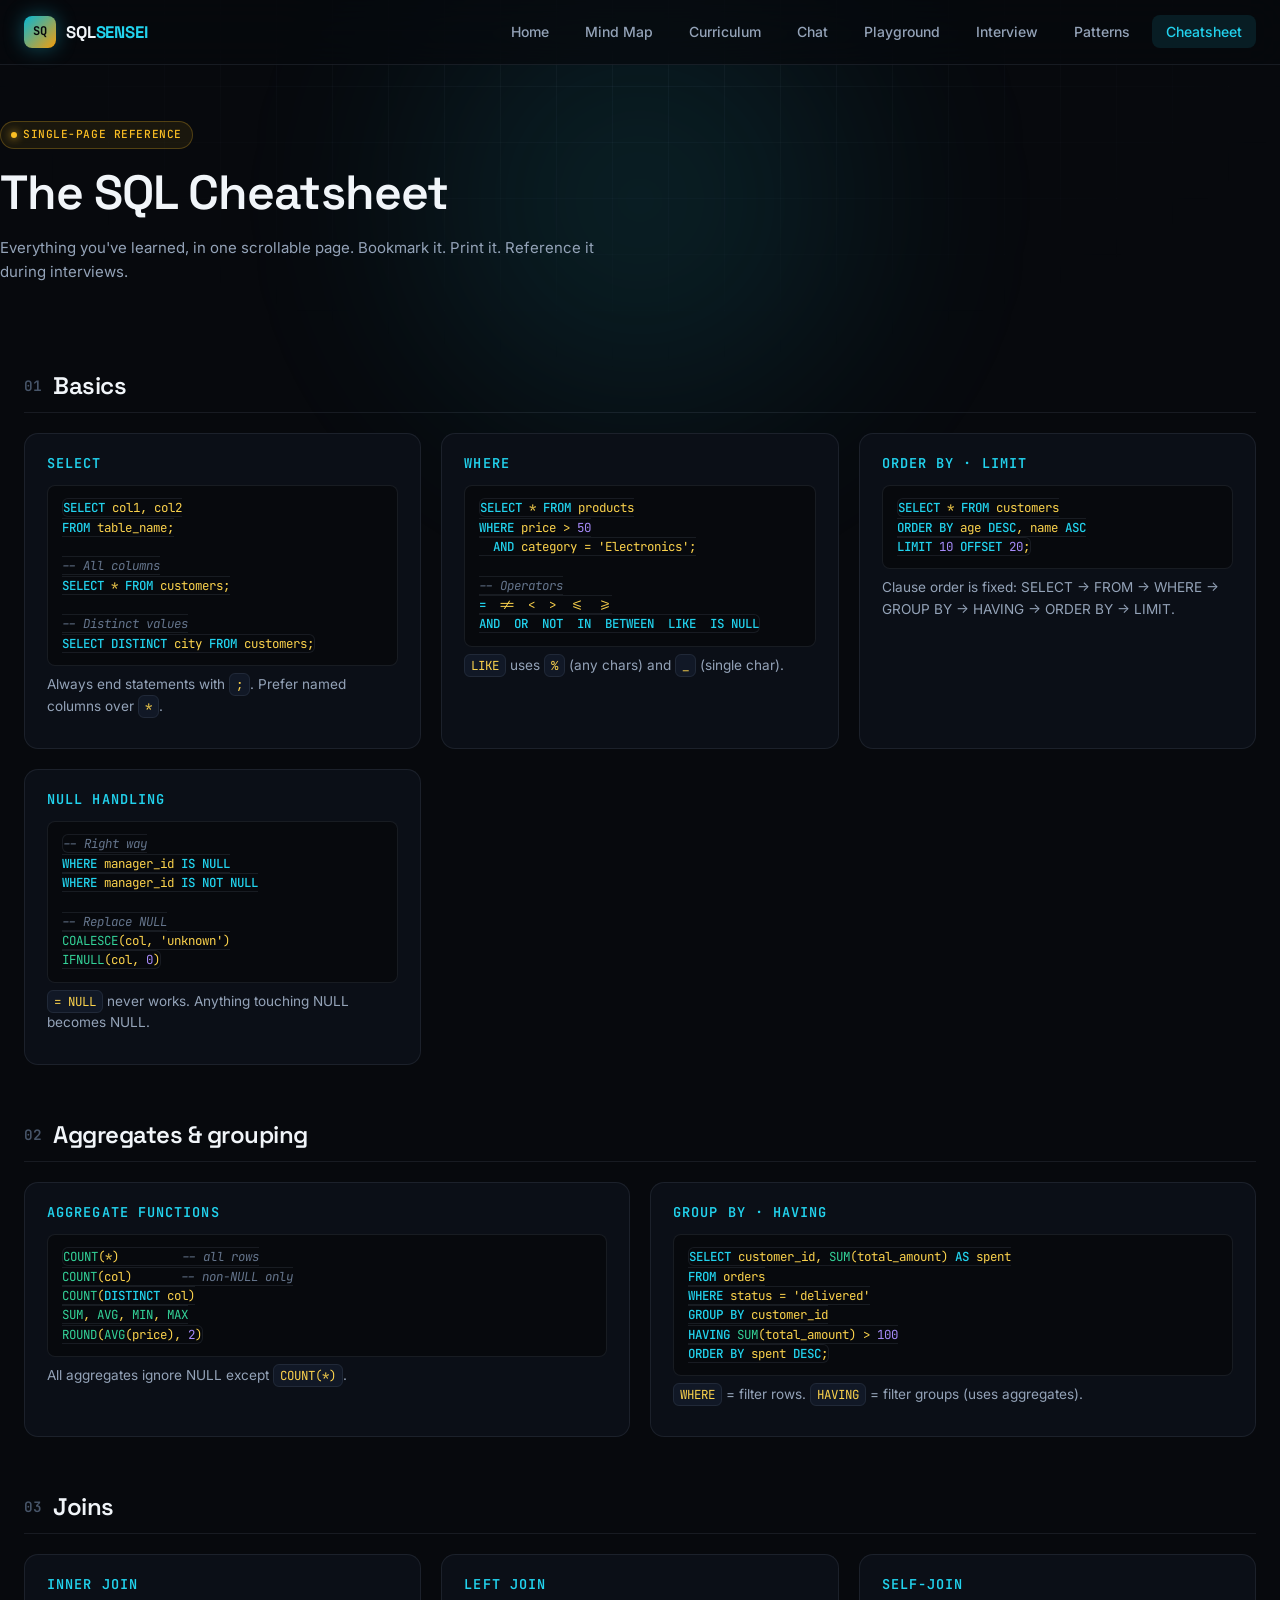
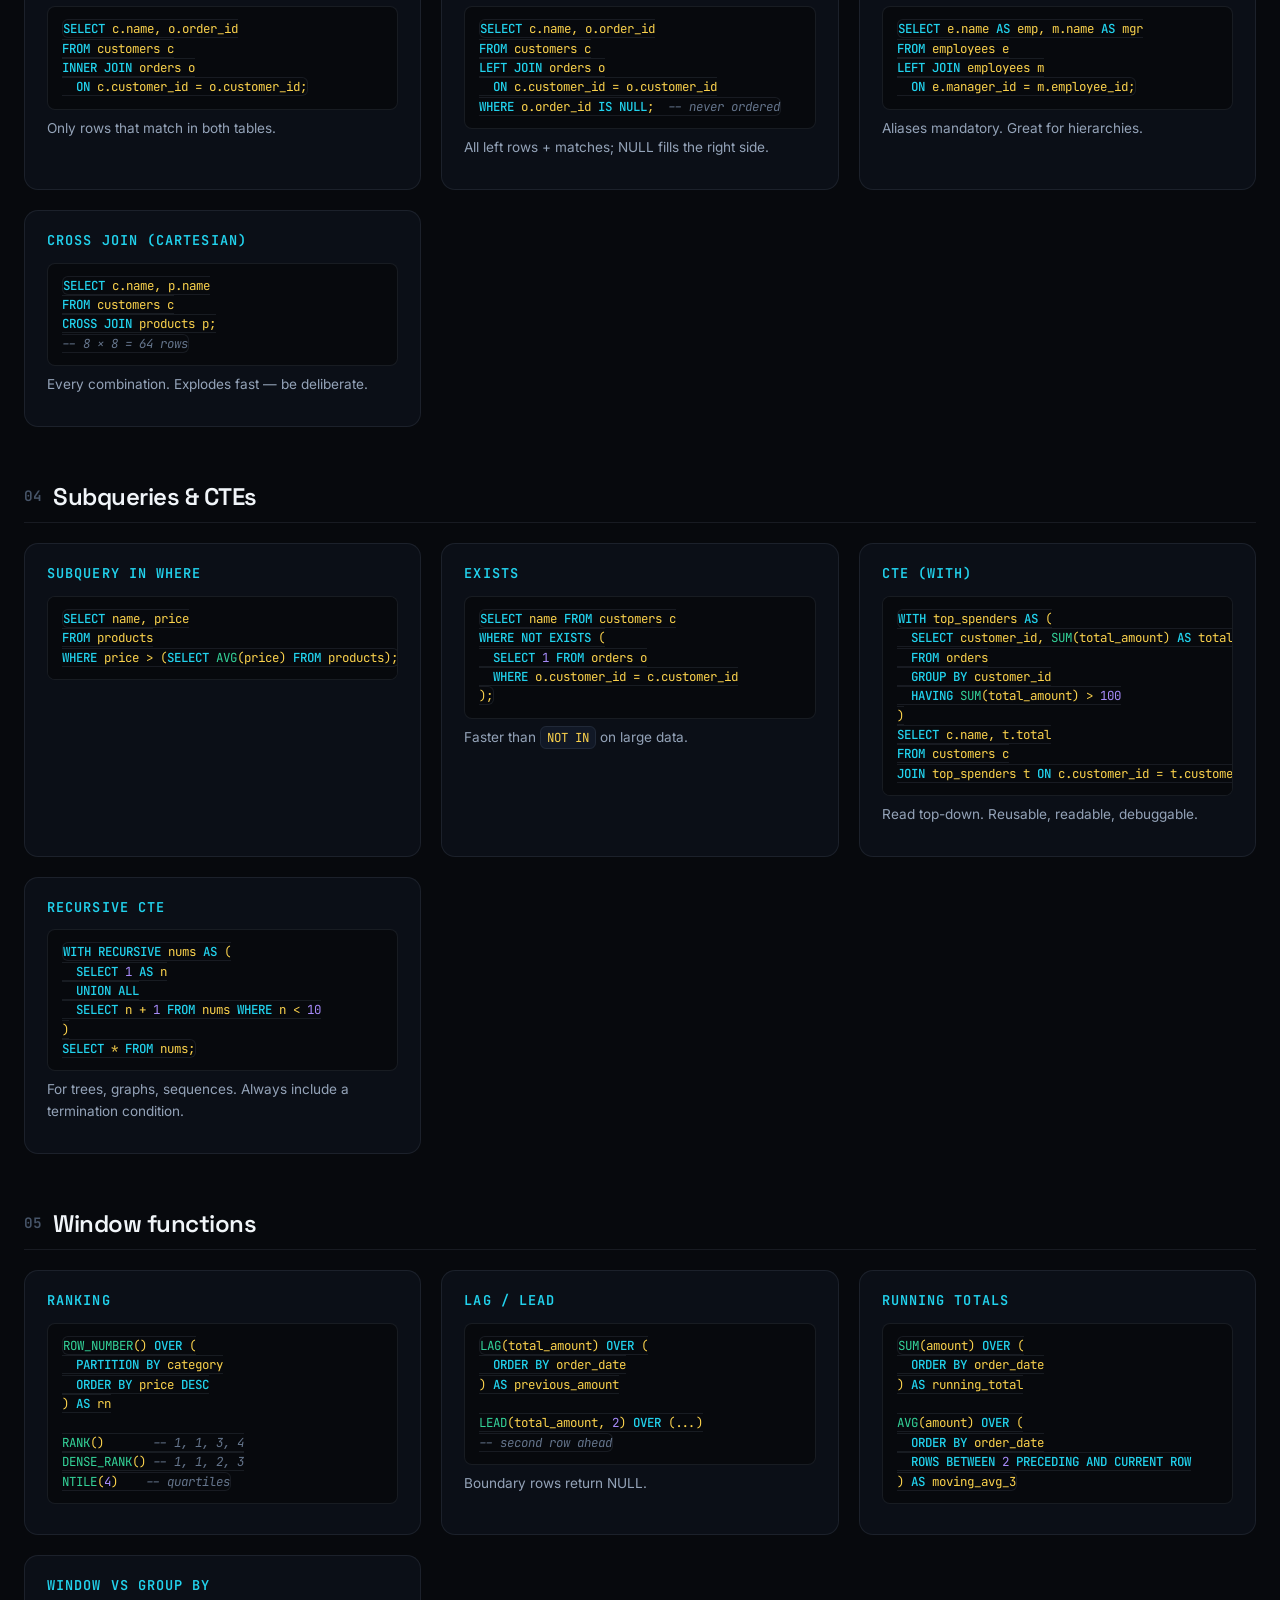
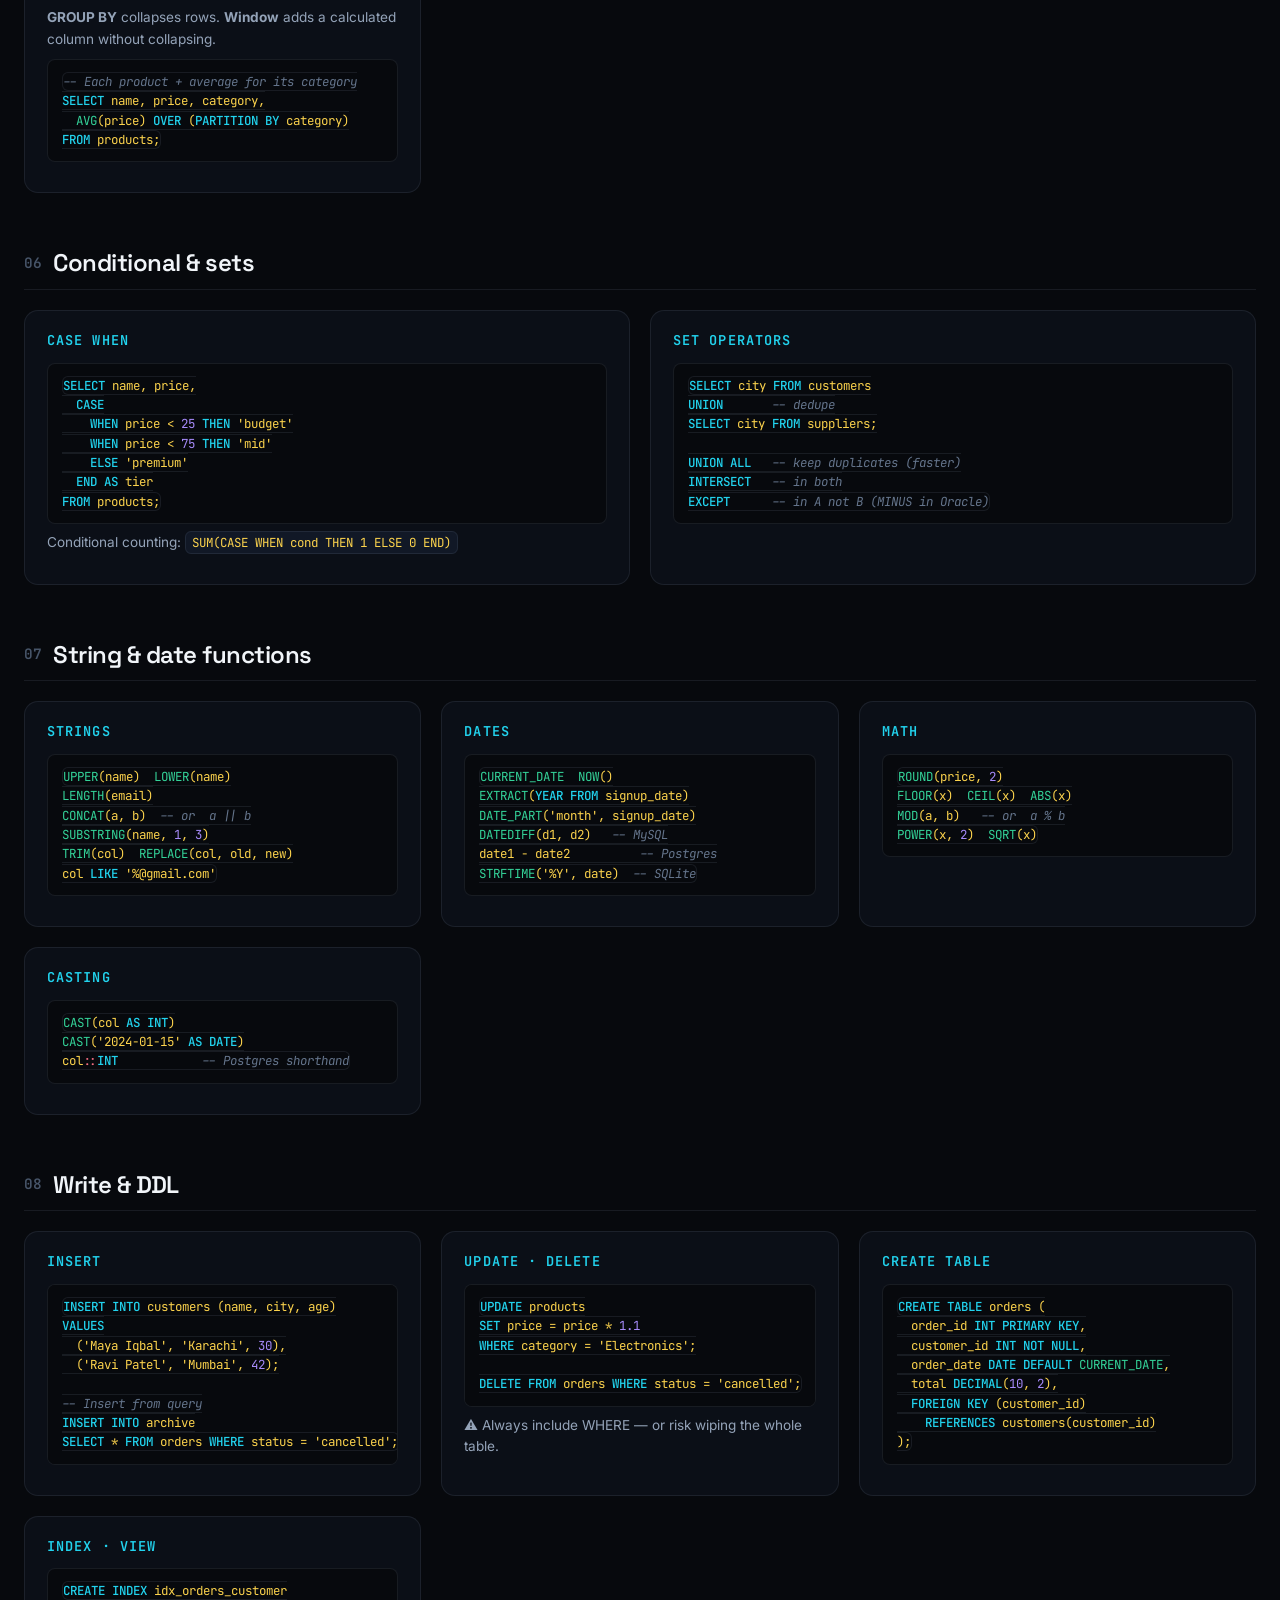
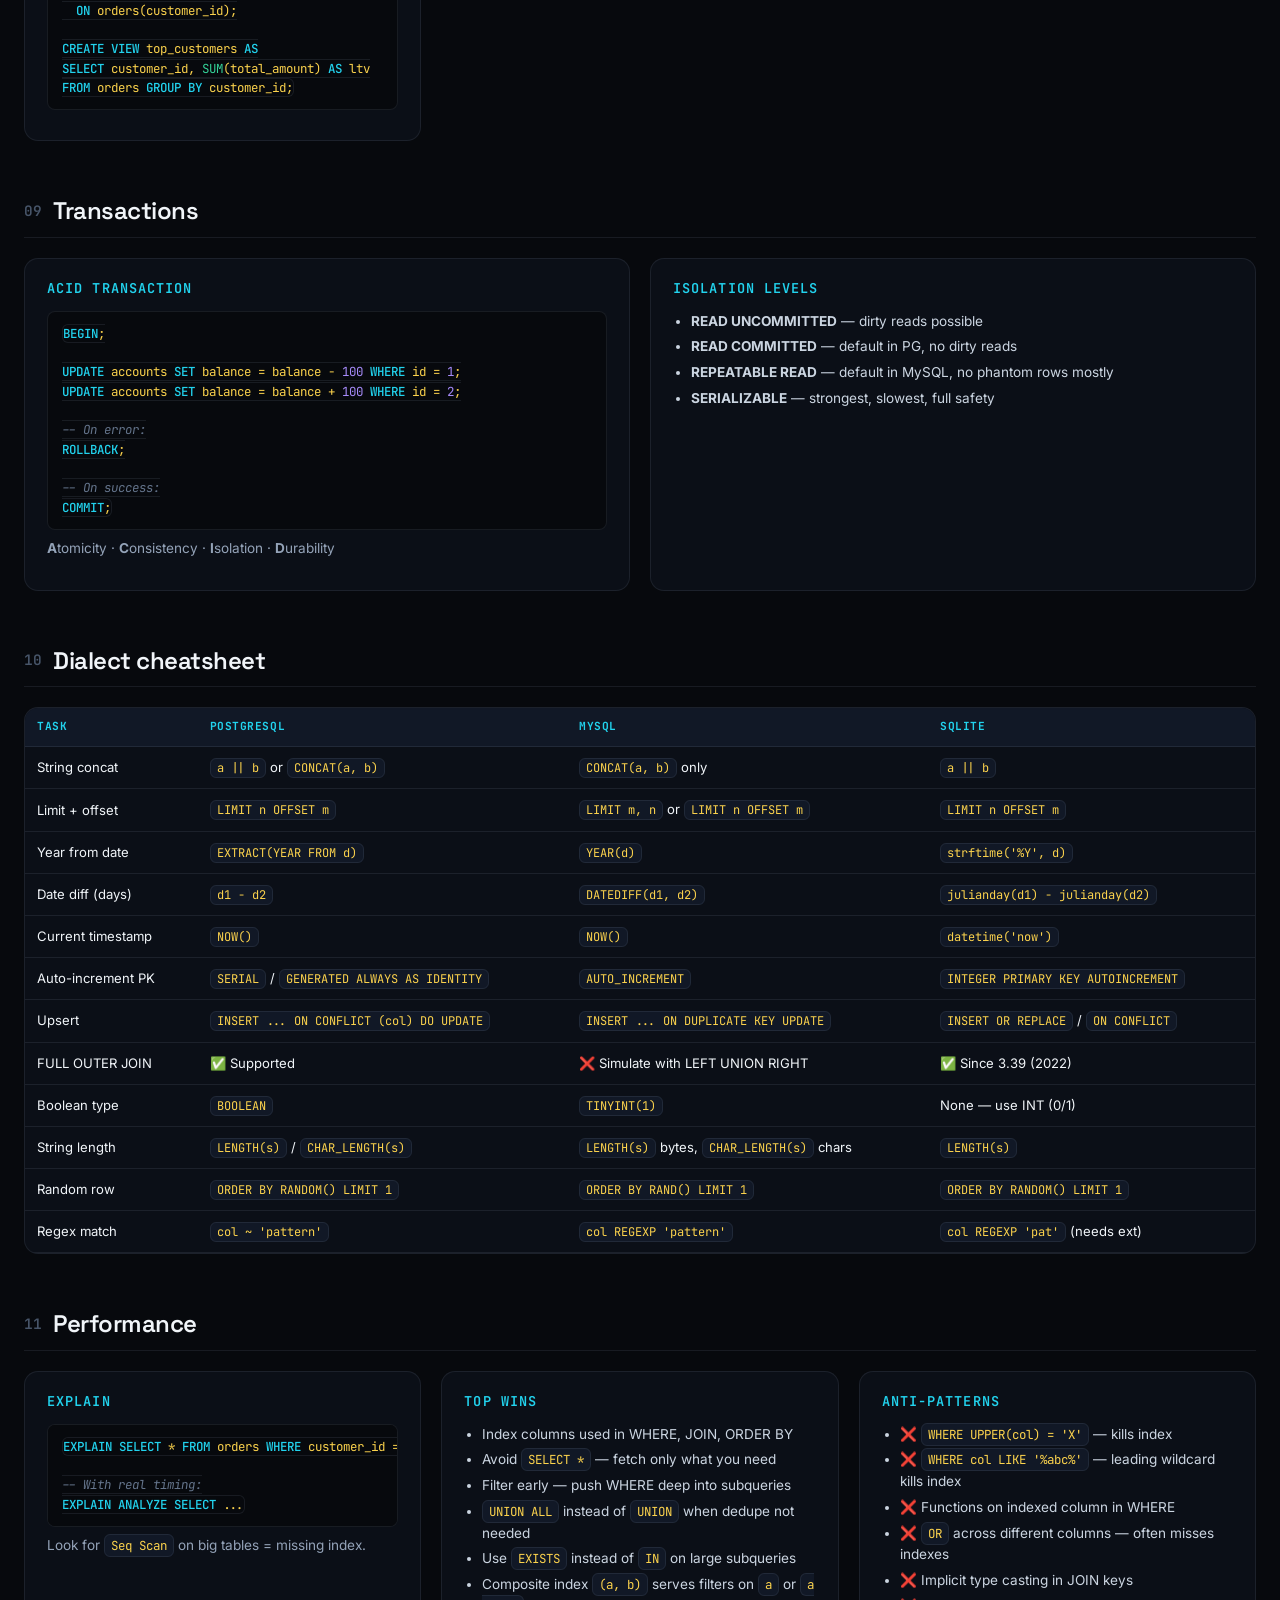
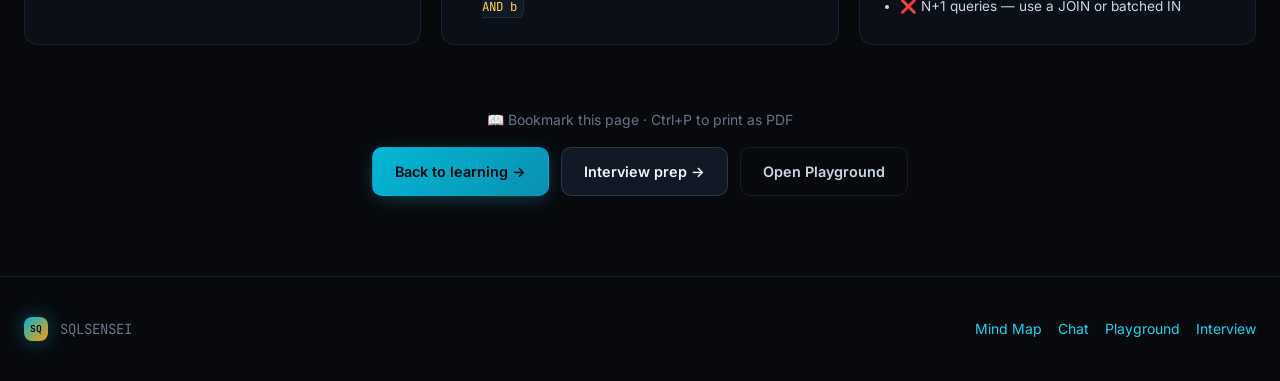
==== cheatsheet.html @ aa3fbd79 "Initial commit: SQLSENSEI - SQL learning platform with mind map, scripted Socratic tutor, in-browser" ====
<!DOCTYPE html>
<html lang="en">
<head>
  <meta charset="UTF-8" />
  <meta name="viewport" content="width=device-width, initial-scale=1.0" />
  <title>SQL Cheatsheet · SQLSENSEI</title>
  <link rel="preconnect" href="https://fonts.googleapis.com" />
  <link rel="preconnect" href="https://fonts.gstatic.com" crossorigin />
  <link href="https://fonts.googleapis.com/css2?family=Inter:wght@400;500;600;700&family=Space+Grotesk:wght@500;600;700&family=JetBrains+Mono:wght@400;500;600;700&display=swap" rel="stylesheet" />
  <link rel="stylesheet" href="assets/css/styles.css" />
  <link rel="stylesheet" href="assets/css/components.css" />
  <link rel="icon" href="data:image/svg+xml,%3Csvg xmlns='http://www.w3.org/2000/svg' viewBox='0 0 100 100'%3E%3Crect width='100' height='100' rx='22' fill='%2306b6d4'/%3E%3Ctext x='50' y='66' text-anchor='middle' font-family='monospace' font-size='52' font-weight='700' fill='%23000'%3ES%3C/text%3E%3C/svg%3E" />
  <style>
    .cs-grid { display: grid; grid-template-columns: repeat(auto-fit, minmax(380px, 1fr)); gap: 20px; }
    .cs-card { background: var(--bg-1); border: 1px solid var(--line); border-radius: 14px; padding: 22px; }
    .cs-card h3 { font-size: 0.85rem; text-transform: uppercase; letter-spacing: 0.08em; color: var(--cyan-400); font-family: var(--font-mono); margin-bottom: 14px; }
    .cs-card pre { font-size: 0.78rem; line-height: 1.55; padding: 12px 14px; border-radius: 8px; margin: 8px 0; }
    .cs-card p { font-size: 0.85rem; color: var(--ink-300); margin: 8px 0; }
    .cs-card ul { padding-left: 18px; font-size: 0.85rem; color: var(--ink-200); }
    .cs-card ul li { margin-bottom: 4px; }
    .cs-card code { font-size: 0.78rem; }
    .dialect-table { width: 100%; border-collapse: collapse; font-size: 0.82rem; }
    .dialect-table th, .dialect-table td { padding: 10px 12px; text-align: left; border-bottom: 1px solid var(--line); }
    .dialect-table th { color: var(--cyan-400); font-family: var(--font-mono); font-size: 0.7rem; text-transform: uppercase; letter-spacing: 0.05em; background: var(--bg-2); }
    .dialect-table code { font-size: 0.75rem; padding: 1px 6px; }
    .cs-section-title { font-size: 1.5rem; margin: 56px 0 20px; padding-bottom: 12px; border-bottom: 1px solid var(--line); display: flex; align-items: center; gap: 12px; }
    .cs-section-title .num { font-family: var(--font-mono); font-size: 0.9rem; color: var(--ink-500); }
  </style>
</head>
<body>

  <nav class="nav">
    <div class="nav-inner">
      <a href="index.html" class="brand">
        <span class="brand-mark">SQ</span>
        <span>SQL<span class="brand-suffix">SENSEI</span></span>
      </a>
      <ul class="nav-links">
        <li><a href="index.html">Home</a></li>
        <li><a href="mindmap.html">Mind Map</a></li>
        <li><a href="curriculum.html">Curriculum</a></li>
        <li><a href="chat.html">Chat</a></li>
        <li><a href="playground.html">Playground</a></li>
        <li><a href="interview.html">Interview</a></li>
        <li><a href="patterns.html">Patterns</a></li>
        <li><a href="cheatsheet.html" class="active">Cheatsheet</a></li>
      </ul>
    </div>
  </nav>

  <main>
    <section class="container" style="padding: 56px 0 32px;">
      <div class="badge badge-amber mb-4"><span class="badge-dot"></span>Single-page reference</div>
      <h1 style="font-size: clamp(2rem, 4vw, 3rem);">The SQL Cheatsheet</h1>
      <p class="text-ink-300 mt-4" style="max-width: 640px;">Everything you've learned, in one scrollable page. Bookmark it. Print it. Reference it during interviews.</p>
    </section>

    <section class="container">

      <!-- ============================= -->
      <h2 class="cs-section-title"><span class="num">01</span> Basics</h2>
      <div class="cs-grid">
        <div class="cs-card">
          <h3>SELECT</h3>
          <pre><code><span class="sql-keyword">SELECT</span> col1, col2
<span class="sql-keyword">FROM</span> table_name;

<span class="sql-comment">-- All columns</span>
<span class="sql-keyword">SELECT</span> * <span class="sql-keyword">FROM</span> customers;

<span class="sql-comment">-- Distinct values</span>
<span class="sql-keyword">SELECT DISTINCT</span> city <span class="sql-keyword">FROM</span> customers;</code></pre>
          <p>Always end statements with <code>;</code>. Prefer named columns over <code>*</code>.</p>
        </div>

        <div class="cs-card">
          <h3>WHERE</h3>
          <pre><code><span class="sql-keyword">SELECT</span> * <span class="sql-keyword">FROM</span> products
<span class="sql-keyword">WHERE</span> price &gt; <span class="sql-number">50</span>
  <span class="sql-keyword">AND</span> category = <span class="sql-string">'Electronics'</span>;

<span class="sql-comment">-- Operators</span>
<span class="sql-keyword">=</span>  !=  &lt;  &gt;  &lt;=  &gt;=
<span class="sql-keyword">AND  OR  NOT  IN  BETWEEN  LIKE  IS NULL</span></code></pre>
          <p><code>LIKE</code> uses <code>%</code> (any chars) and <code>_</code> (single char).</p>
        </div>

        <div class="cs-card">
          <h3>ORDER BY · LIMIT</h3>
          <pre><code><span class="sql-keyword">SELECT</span> * <span class="sql-keyword">FROM</span> customers
<span class="sql-keyword">ORDER BY</span> age <span class="sql-keyword">DESC</span>, name <span class="sql-keyword">ASC</span>
<span class="sql-keyword">LIMIT</span> <span class="sql-number">10</span> <span class="sql-keyword">OFFSET</span> <span class="sql-number">20</span>;</code></pre>
          <p>Clause order is fixed: SELECT → FROM → WHERE → GROUP BY → HAVING → ORDER BY → LIMIT.</p>
        </div>

        <div class="cs-card">
          <h3>NULL handling</h3>
          <pre><code><span class="sql-comment">-- Right way</span>
<span class="sql-keyword">WHERE</span> manager_id <span class="sql-keyword">IS NULL</span>
<span class="sql-keyword">WHERE</span> manager_id <span class="sql-keyword">IS NOT NULL</span>

<span class="sql-comment">-- Replace NULL</span>
<span class="sql-fn">COALESCE</span>(col, <span class="sql-string">'unknown'</span>)
<span class="sql-fn">IFNULL</span>(col, <span class="sql-number">0</span>)</code></pre>
          <p><code>= NULL</code> never works. Anything touching NULL becomes NULL.</p>
        </div>
      </div>

      <!-- ============================= -->
      <h2 class="cs-section-title"><span class="num">02</span> Aggregates &amp; grouping</h2>
      <div class="cs-grid">
        <div class="cs-card">
          <h3>Aggregate functions</h3>
          <pre><code><span class="sql-fn">COUNT</span>(*)         <span class="sql-comment">-- all rows</span>
<span class="sql-fn">COUNT</span>(col)       <span class="sql-comment">-- non-NULL only</span>
<span class="sql-fn">COUNT</span>(<span class="sql-keyword">DISTINCT</span> col)
<span class="sql-fn">SUM</span>, <span class="sql-fn">AVG</span>, <span class="sql-fn">MIN</span>, <span class="sql-fn">MAX</span>
<span class="sql-fn">ROUND</span>(<span class="sql-fn">AVG</span>(price), <span class="sql-number">2</span>)</code></pre>
          <p>All aggregates ignore NULL except <code>COUNT(*)</code>.</p>
        </div>

        <div class="cs-card">
          <h3>GROUP BY · HAVING</h3>
          <pre><code><span class="sql-keyword">SELECT</span> customer_id, <span class="sql-fn">SUM</span>(total_amount) <span class="sql-keyword">AS</span> spent
<span class="sql-keyword">FROM</span> orders
<span class="sql-keyword">WHERE</span> status = <span class="sql-string">'delivered'</span>
<span class="sql-keyword">GROUP BY</span> customer_id
<span class="sql-keyword">HAVING</span> <span class="sql-fn">SUM</span>(total_amount) &gt; <span class="sql-number">100</span>
<span class="sql-keyword">ORDER BY</span> spent <span class="sql-keyword">DESC</span>;</code></pre>
          <p><code>WHERE</code> = filter rows. <code>HAVING</code> = filter groups (uses aggregates).</p>
        </div>
      </div>

      <!-- ============================= -->
      <h2 class="cs-section-title"><span class="num">03</span> Joins</h2>
      <div class="cs-grid">
        <div class="cs-card">
          <h3>INNER JOIN</h3>
          <pre><code><span class="sql-keyword">SELECT</span> c.name, o.order_id
<span class="sql-keyword">FROM</span> customers c
<span class="sql-keyword">INNER JOIN</span> orders o
  <span class="sql-keyword">ON</span> c.customer_id = o.customer_id;</code></pre>
          <p>Only rows that match in both tables.</p>
        </div>

        <div class="cs-card">
          <h3>LEFT JOIN</h3>
          <pre><code><span class="sql-keyword">SELECT</span> c.name, o.order_id
<span class="sql-keyword">FROM</span> customers c
<span class="sql-keyword">LEFT JOIN</span> orders o
  <span class="sql-keyword">ON</span> c.customer_id = o.customer_id
<span class="sql-keyword">WHERE</span> o.order_id <span class="sql-keyword">IS NULL</span>;  <span class="sql-comment">-- never ordered</span></code></pre>
          <p>All left rows + matches; NULL fills the right side.</p>
        </div>

        <div class="cs-card">
          <h3>Self-join</h3>
          <pre><code><span class="sql-keyword">SELECT</span> e.name <span class="sql-keyword">AS</span> emp, m.name <span class="sql-keyword">AS</span> mgr
<span class="sql-keyword">FROM</span> employees e
<span class="sql-keyword">LEFT JOIN</span> employees m
  <span class="sql-keyword">ON</span> e.manager_id = m.employee_id;</code></pre>
          <p>Aliases mandatory. Great for hierarchies.</p>
        </div>

        <div class="cs-card">
          <h3>CROSS JOIN (Cartesian)</h3>
          <pre><code><span class="sql-keyword">SELECT</span> c.name, p.name
<span class="sql-keyword">FROM</span> customers c
<span class="sql-keyword">CROSS JOIN</span> products p;
<span class="sql-comment">-- 8 × 8 = 64 rows</span></code></pre>
          <p>Every combination. Explodes fast — be deliberate.</p>
        </div>
      </div>

      <!-- ============================= -->
      <h2 class="cs-section-title"><span class="num">04</span> Subqueries &amp; CTEs</h2>
      <div class="cs-grid">
        <div class="cs-card">
          <h3>Subquery in WHERE</h3>
          <pre><code><span class="sql-keyword">SELECT</span> name, price
<span class="sql-keyword">FROM</span> products
<span class="sql-keyword">WHERE</span> price &gt; (<span class="sql-keyword">SELECT</span> <span class="sql-fn">AVG</span>(price) <span class="sql-keyword">FROM</span> products);</code></pre>
        </div>

        <div class="cs-card">
          <h3>EXISTS</h3>
          <pre><code><span class="sql-keyword">SELECT</span> name <span class="sql-keyword">FROM</span> customers c
<span class="sql-keyword">WHERE NOT EXISTS</span> (
  <span class="sql-keyword">SELECT</span> <span class="sql-number">1</span> <span class="sql-keyword">FROM</span> orders o
  <span class="sql-keyword">WHERE</span> o.customer_id = c.customer_id
);</code></pre>
          <p>Faster than <code>NOT IN</code> on large data.</p>
        </div>

        <div class="cs-card">
          <h3>CTE (WITH)</h3>
          <pre><code><span class="sql-keyword">WITH</span> top_spenders <span class="sql-keyword">AS</span> (
  <span class="sql-keyword">SELECT</span> customer_id, <span class="sql-fn">SUM</span>(total_amount) <span class="sql-keyword">AS</span> total
  <span class="sql-keyword">FROM</span> orders
  <span class="sql-keyword">GROUP BY</span> customer_id
  <span class="sql-keyword">HAVING</span> <span class="sql-fn">SUM</span>(total_amount) &gt; <span class="sql-number">100</span>
)
<span class="sql-keyword">SELECT</span> c.name, t.total
<span class="sql-keyword">FROM</span> customers c
<span class="sql-keyword">JOIN</span> top_spenders t <span class="sql-keyword">ON</span> c.customer_id = t.customer_id;</code></pre>
          <p>Read top-down. Reusable, readable, debuggable.</p>
        </div>

        <div class="cs-card">
          <h3>Recursive CTE</h3>
          <pre><code><span class="sql-keyword">WITH RECURSIVE</span> nums <span class="sql-keyword">AS</span> (
  <span class="sql-keyword">SELECT</span> <span class="sql-number">1</span> <span class="sql-keyword">AS</span> n
  <span class="sql-keyword">UNION ALL</span>
  <span class="sql-keyword">SELECT</span> n + <span class="sql-number">1</span> <span class="sql-keyword">FROM</span> nums <span class="sql-keyword">WHERE</span> n &lt; <span class="sql-number">10</span>
)
<span class="sql-keyword">SELECT</span> * <span class="sql-keyword">FROM</span> nums;</code></pre>
          <p>For trees, graphs, sequences. Always include a termination condition.</p>
        </div>
      </div>

      <!-- ============================= -->
      <h2 class="cs-section-title"><span class="num">05</span> Window functions</h2>
      <div class="cs-grid">
        <div class="cs-card">
          <h3>Ranking</h3>
          <pre><code><span class="sql-fn">ROW_NUMBER</span>() <span class="sql-keyword">OVER</span> (
  <span class="sql-keyword">PARTITION BY</span> category
  <span class="sql-keyword">ORDER BY</span> price <span class="sql-keyword">DESC</span>
) <span class="sql-keyword">AS</span> rn

<span class="sql-fn">RANK</span>()       <span class="sql-comment">-- 1, 1, 3, 4</span>
<span class="sql-fn">DENSE_RANK</span>() <span class="sql-comment">-- 1, 1, 2, 3</span>
<span class="sql-fn">NTILE</span>(<span class="sql-number">4</span>)    <span class="sql-comment">-- quartiles</span></code></pre>
        </div>

        <div class="cs-card">
          <h3>LAG / LEAD</h3>
          <pre><code><span class="sql-fn">LAG</span>(total_amount) <span class="sql-keyword">OVER</span> (
  <span class="sql-keyword">ORDER BY</span> order_date
) <span class="sql-keyword">AS</span> previous_amount

<span class="sql-fn">LEAD</span>(total_amount, <span class="sql-number">2</span>) <span class="sql-keyword">OVER</span> (...)
<span class="sql-comment">-- second row ahead</span></code></pre>
          <p>Boundary rows return NULL.</p>
        </div>

        <div class="cs-card">
          <h3>Running totals</h3>
          <pre><code><span class="sql-fn">SUM</span>(amount) <span class="sql-keyword">OVER</span> (
  <span class="sql-keyword">ORDER BY</span> order_date
) <span class="sql-keyword">AS</span> running_total

<span class="sql-fn">AVG</span>(amount) <span class="sql-keyword">OVER</span> (
  <span class="sql-keyword">ORDER BY</span> order_date
  <span class="sql-keyword">ROWS BETWEEN</span> <span class="sql-number">2</span> <span class="sql-keyword">PRECEDING AND CURRENT ROW</span>
) <span class="sql-keyword">AS</span> moving_avg_3</code></pre>
        </div>

        <div class="cs-card">
          <h3>Window vs GROUP BY</h3>
          <p><strong>GROUP BY</strong> collapses rows. <strong>Window</strong> adds a calculated column without collapsing.</p>
          <pre><code><span class="sql-comment">-- Each product + average for its category</span>
<span class="sql-keyword">SELECT</span> name, price, category,
  <span class="sql-fn">AVG</span>(price) <span class="sql-keyword">OVER</span> (<span class="sql-keyword">PARTITION BY</span> category)
<span class="sql-keyword">FROM</span> products;</code></pre>
        </div>
      </div>

      <!-- ============================= -->
      <h2 class="cs-section-title"><span class="num">06</span> Conditional &amp; sets</h2>
      <div class="cs-grid">
        <div class="cs-card">
          <h3>CASE WHEN</h3>
          <pre><code><span class="sql-keyword">SELECT</span> name, price,
  <span class="sql-keyword">CASE</span>
    <span class="sql-keyword">WHEN</span> price &lt; <span class="sql-number">25</span> <span class="sql-keyword">THEN</span> <span class="sql-string">'budget'</span>
    <span class="sql-keyword">WHEN</span> price &lt; <span class="sql-number">75</span> <span class="sql-keyword">THEN</span> <span class="sql-string">'mid'</span>
    <span class="sql-keyword">ELSE</span> <span class="sql-string">'premium'</span>
  <span class="sql-keyword">END</span> <span class="sql-keyword">AS</span> tier
<span class="sql-keyword">FROM</span> products;</code></pre>
          <p>Conditional counting: <code>SUM(CASE WHEN cond THEN 1 ELSE 0 END)</code></p>
        </div>

        <div class="cs-card">
          <h3>Set operators</h3>
          <pre><code><span class="sql-keyword">SELECT</span> city <span class="sql-keyword">FROM</span> customers
<span class="sql-keyword">UNION</span>       <span class="sql-comment">-- dedupe</span>
<span class="sql-keyword">SELECT</span> city <span class="sql-keyword">FROM</span> suppliers;

<span class="sql-keyword">UNION ALL</span>   <span class="sql-comment">-- keep duplicates (faster)</span>
<span class="sql-keyword">INTERSECT</span>   <span class="sql-comment">-- in both</span>
<span class="sql-keyword">EXCEPT</span>      <span class="sql-comment">-- in A not B (MINUS in Oracle)</span></code></pre>
        </div>
      </div>

      <!-- ============================= -->
      <h2 class="cs-section-title"><span class="num">07</span> String &amp; date functions</h2>
      <div class="cs-grid">
        <div class="cs-card">
          <h3>Strings</h3>
          <pre><code><span class="sql-fn">UPPER</span>(name)  <span class="sql-fn">LOWER</span>(name)
<span class="sql-fn">LENGTH</span>(email)
<span class="sql-fn">CONCAT</span>(a, b)  <span class="sql-comment">-- or  a || b</span>
<span class="sql-fn">SUBSTRING</span>(name, <span class="sql-number">1</span>, <span class="sql-number">3</span>)
<span class="sql-fn">TRIM</span>(col)  <span class="sql-fn">REPLACE</span>(col, old, new)
col <span class="sql-keyword">LIKE</span> <span class="sql-string">'%@gmail.com'</span></code></pre>
        </div>

        <div class="cs-card">
          <h3>Dates</h3>
          <pre><code><span class="sql-fn">CURRENT_DATE</span>  <span class="sql-fn">NOW</span>()
<span class="sql-fn">EXTRACT</span>(<span class="sql-keyword">YEAR FROM</span> signup_date)
<span class="sql-fn">DATE_PART</span>(<span class="sql-string">'month'</span>, signup_date)
<span class="sql-fn">DATEDIFF</span>(d1, d2)   <span class="sql-comment">-- MySQL</span>
date1 - date2          <span class="sql-comment">-- Postgres</span>
<span class="sql-fn">STRFTIME</span>(<span class="sql-string">'%Y'</span>, date)  <span class="sql-comment">-- SQLite</span></code></pre>
        </div>

        <div class="cs-card">
          <h3>Math</h3>
          <pre><code><span class="sql-fn">ROUND</span>(price, <span class="sql-number">2</span>)
<span class="sql-fn">FLOOR</span>(x)  <span class="sql-fn">CEIL</span>(x)  <span class="sql-fn">ABS</span>(x)
<span class="sql-fn">MOD</span>(a, b)   <span class="sql-comment">-- or  a % b</span>
<span class="sql-fn">POWER</span>(x, <span class="sql-number">2</span>)  <span class="sql-fn">SQRT</span>(x)</code></pre>
        </div>

        <div class="cs-card">
          <h3>Casting</h3>
          <pre><code><span class="sql-fn">CAST</span>(col <span class="sql-keyword">AS</span> <span class="sql-keyword">INT</span>)
<span class="sql-fn">CAST</span>(<span class="sql-string">'2024-01-15'</span> <span class="sql-keyword">AS DATE</span>)
col<span class="sql-op">::</span><span class="sql-keyword">INT</span>            <span class="sql-comment">-- Postgres shorthand</span></code></pre>
        </div>
      </div>

      <!-- ============================= -->
      <h2 class="cs-section-title"><span class="num">08</span> Write &amp; DDL</h2>
      <div class="cs-grid">
        <div class="cs-card">
          <h3>INSERT</h3>
          <pre><code><span class="sql-keyword">INSERT INTO</span> customers (name, city, age)
<span class="sql-keyword">VALUES</span>
  (<span class="sql-string">'Maya Iqbal'</span>, <span class="sql-string">'Karachi'</span>, <span class="sql-number">30</span>),
  (<span class="sql-string">'Ravi Patel'</span>, <span class="sql-string">'Mumbai'</span>, <span class="sql-number">42</span>);

<span class="sql-comment">-- Insert from query</span>
<span class="sql-keyword">INSERT INTO</span> archive
<span class="sql-keyword">SELECT</span> * <span class="sql-keyword">FROM</span> orders <span class="sql-keyword">WHERE</span> status = <span class="sql-string">'cancelled'</span>;</code></pre>
        </div>

        <div class="cs-card">
          <h3>UPDATE · DELETE</h3>
          <pre><code><span class="sql-keyword">UPDATE</span> products
<span class="sql-keyword">SET</span> price = price * <span class="sql-number">1.1</span>
<span class="sql-keyword">WHERE</span> category = <span class="sql-string">'Electronics'</span>;

<span class="sql-keyword">DELETE FROM</span> orders <span class="sql-keyword">WHERE</span> status = <span class="sql-string">'cancelled'</span>;</code></pre>
          <p>⚠️ Always include WHERE — or risk wiping the whole table.</p>
        </div>

        <div class="cs-card">
          <h3>CREATE TABLE</h3>
          <pre><code><span class="sql-keyword">CREATE TABLE</span> orders (
  order_id <span class="sql-keyword">INT PRIMARY KEY</span>,
  customer_id <span class="sql-keyword">INT NOT NULL</span>,
  order_date <span class="sql-keyword">DATE DEFAULT</span> <span class="sql-fn">CURRENT_DATE</span>,
  total <span class="sql-keyword">DECIMAL</span>(<span class="sql-number">10</span>, <span class="sql-number">2</span>),
  <span class="sql-keyword">FOREIGN KEY</span> (customer_id)
    <span class="sql-keyword">REFERENCES</span> customers(customer_id)
);</code></pre>
        </div>

        <div class="cs-card">
          <h3>Index · View</h3>
          <pre><code><span class="sql-keyword">CREATE INDEX</span> idx_orders_customer
  <span class="sql-keyword">ON</span> orders(customer_id);

<span class="sql-keyword">CREATE VIEW</span> top_customers <span class="sql-keyword">AS</span>
<span class="sql-keyword">SELECT</span> customer_id, <span class="sql-fn">SUM</span>(total_amount) <span class="sql-keyword">AS</span> ltv
<span class="sql-keyword">FROM</span> orders <span class="sql-keyword">GROUP BY</span> customer_id;</code></pre>
        </div>
      </div>

      <!-- ============================= -->
      <h2 class="cs-section-title"><span class="num">09</span> Transactions</h2>
      <div class="cs-grid">
        <div class="cs-card">
          <h3>ACID transaction</h3>
          <pre><code><span class="sql-keyword">BEGIN</span>;

<span class="sql-keyword">UPDATE</span> accounts <span class="sql-keyword">SET</span> balance = balance - <span class="sql-number">100</span> <span class="sql-keyword">WHERE</span> id = <span class="sql-number">1</span>;
<span class="sql-keyword">UPDATE</span> accounts <span class="sql-keyword">SET</span> balance = balance + <span class="sql-number">100</span> <span class="sql-keyword">WHERE</span> id = <span class="sql-number">2</span>;

<span class="sql-comment">-- On error:</span>
<span class="sql-keyword">ROLLBACK</span>;

<span class="sql-comment">-- On success:</span>
<span class="sql-keyword">COMMIT</span>;</code></pre>
          <p><strong>A</strong>tomicity · <strong>C</strong>onsistency · <strong>I</strong>solation · <strong>D</strong>urability</p>
        </div>

        <div class="cs-card">
          <h3>Isolation levels</h3>
          <ul>
            <li><strong>READ UNCOMMITTED</strong> — dirty reads possible</li>
            <li><strong>READ COMMITTED</strong> — default in PG, no dirty reads</li>
            <li><strong>REPEATABLE READ</strong> — default in MySQL, no phantom rows mostly</li>
            <li><strong>SERIALIZABLE</strong> — strongest, slowest, full safety</li>
          </ul>
        </div>
      </div>

      <!-- ============================= -->
      <h2 class="cs-section-title"><span class="num">10</span> Dialect cheatsheet</h2>
      <div class="cs-card" style="padding: 0; overflow-x: auto;">
        <table class="dialect-table">
          <thead>
            <tr>
              <th>Task</th>
              <th>PostgreSQL</th>
              <th>MySQL</th>
              <th>SQLite</th>
            </tr>
          </thead>
          <tbody>
            <tr>
              <td>String concat</td>
              <td><code>a || b</code> or <code>CONCAT(a, b)</code></td>
              <td><code>CONCAT(a, b)</code> only</td>
              <td><code>a || b</code></td>
            </tr>
            <tr>
              <td>Limit + offset</td>
              <td><code>LIMIT n OFFSET m</code></td>
              <td><code>LIMIT m, n</code> or <code>LIMIT n OFFSET m</code></td>
              <td><code>LIMIT n OFFSET m</code></td>
            </tr>
            <tr>
              <td>Year from date</td>
              <td><code>EXTRACT(YEAR FROM d)</code></td>
              <td><code>YEAR(d)</code></td>
              <td><code>strftime('%Y', d)</code></td>
            </tr>
            <tr>
              <td>Date diff (days)</td>
              <td><code>d1 - d2</code></td>
              <td><code>DATEDIFF(d1, d2)</code></td>
              <td><code>julianday(d1) - julianday(d2)</code></td>
            </tr>
            <tr>
              <td>Current timestamp</td>
              <td><code>NOW()</code></td>
              <td><code>NOW()</code></td>
              <td><code>datetime('now')</code></td>
            </tr>
            <tr>
              <td>Auto-increment PK</td>
              <td><code>SERIAL</code> / <code>GENERATED ALWAYS AS IDENTITY</code></td>
              <td><code>AUTO_INCREMENT</code></td>
              <td><code>INTEGER PRIMARY KEY AUTOINCREMENT</code></td>
            </tr>
            <tr>
              <td>Upsert</td>
              <td><code>INSERT ... ON CONFLICT (col) DO UPDATE</code></td>
              <td><code>INSERT ... ON DUPLICATE KEY UPDATE</code></td>
              <td><code>INSERT OR REPLACE</code> / <code>ON CONFLICT</code></td>
            </tr>
            <tr>
              <td>FULL OUTER JOIN</td>
              <td>✅ Supported</td>
              <td>❌ Simulate with LEFT UNION RIGHT</td>
              <td>✅ Since 3.39 (2022)</td>
            </tr>
            <tr>
              <td>Boolean type</td>
              <td><code>BOOLEAN</code></td>
              <td><code>TINYINT(1)</code></td>
              <td>None — use INT (0/1)</td>
            </tr>
            <tr>
              <td>String length</td>
              <td><code>LENGTH(s)</code> / <code>CHAR_LENGTH(s)</code></td>
              <td><code>LENGTH(s)</code> bytes, <code>CHAR_LENGTH(s)</code> chars</td>
              <td><code>LENGTH(s)</code></td>
            </tr>
            <tr>
              <td>Random row</td>
              <td><code>ORDER BY RANDOM() LIMIT 1</code></td>
              <td><code>ORDER BY RAND() LIMIT 1</code></td>
              <td><code>ORDER BY RANDOM() LIMIT 1</code></td>
            </tr>
            <tr>
              <td>Regex match</td>
              <td><code>col ~ 'pattern'</code></td>
              <td><code>col REGEXP 'pattern'</code></td>
              <td><code>col REGEXP 'pat'</code> (needs ext)</td>
            </tr>
          </tbody>
        </table>
      </div>

      <!-- ============================= -->
      <h2 class="cs-section-title"><span class="num">11</span> Performance</h2>
      <div class="cs-grid">
        <div class="cs-card">
          <h3>EXPLAIN</h3>
          <pre><code><span class="sql-keyword">EXPLAIN</span> <span class="sql-keyword">SELECT</span> * <span class="sql-keyword">FROM</span> orders <span class="sql-keyword">WHERE</span> customer_id = <span class="sql-number">12345</span>;

<span class="sql-comment">-- With real timing:</span>
<span class="sql-keyword">EXPLAIN ANALYZE</span> <span class="sql-keyword">SELECT</span> ...</code></pre>
          <p>Look for <code>Seq Scan</code> on big tables = missing index.</p>
        </div>

        <div class="cs-card">
          <h3>Top wins</h3>
          <ul>
            <li>Index columns used in WHERE, JOIN, ORDER BY</li>
            <li>Avoid <code>SELECT *</code> — fetch only what you need</li>
            <li>Filter early — push WHERE deep into subqueries</li>
            <li><code>UNION ALL</code> instead of <code>UNION</code> when dedupe not needed</li>
            <li>Use <code>EXISTS</code> instead of <code>IN</code> on large subqueries</li>
            <li>Composite index <code>(a, b)</code> serves filters on <code>a</code> or <code>a AND b</code></li>
          </ul>
        </div>

        <div class="cs-card">
          <h3>Anti-patterns</h3>
          <ul>
            <li>❌ <code>WHERE UPPER(col) = 'X'</code> — kills index</li>
            <li>❌ <code>WHERE col LIKE '%abc%'</code> — leading wildcard kills index</li>
            <li>❌ Functions on indexed column in WHERE</li>
            <li>❌ <code>OR</code> across different columns — often misses indexes</li>
            <li>❌ Implicit type casting in JOIN keys</li>
            <li>❌ N+1 queries — use a JOIN or batched IN</li>
          </ul>
        </div>
      </div>

      <div style="margin: 64px 0; text-align: center;">
        <p class="text-ink-400 text-sm">📖 Bookmark this page · Ctrl+P to print as PDF</p>
        <div class="flex gap-3 justify-center mt-4" style="flex-wrap: wrap;">
          <a href="chat.html" class="btn btn-primary">Back to learning →</a>
          <a href="interview.html" class="btn btn-secondary">Interview prep →</a>
          <a href="playground.html" class="btn btn-ghost">Open Playground</a>
        </div>
      </div>

    </section>
  </main>

  <footer class="footer">
    <div class="container footer-inner">
      <div class="flex items-center gap-3">
        <span class="brand-mark" style="width: 24px; height: 24px; font-size: 0.6rem;">SQ</span>
        <span class="mono text-sm">SQLSENSEI</span>
      </div>
      <div class="flex gap-4 text-sm">
        <a href="mindmap.html">Mind Map</a>
        <a href="chat.html">Chat</a>
        <a href="playground.html">Playground</a>
        <a href="interview.html">Interview</a>
      </div>
    </div>
  </footer>

  <div class="toast-stack" id="toastStack"></div>

  <script src="assets/js/data/curriculum.js"></script>
  <script src="assets/js/app.js"></script>
</body>
</html>
---- assets/css/styles.css ----
/* ============================================
   SQLSENSEI — Modern Dark Dojo Design System
   ============================================ */

:root {
  /* Core palette */
  --bg-0: #07090d;
  --bg-1: #0b0f17;
  --bg-2: #111826;
  --bg-3: #18223a;
  --line: rgba(148, 163, 184, 0.12);
  --line-strong: rgba(148, 163, 184, 0.22);

  /* Ink */
  --ink-100: #f1f5f9;
  --ink-200: #cbd5e1;
  --ink-300: #94a3b8;
  --ink-400: #64748b;
  --ink-500: #475569;

  /* Accents — cyan (primary) + amber (sensei) */
  --cyan-400: #22d3ee;
  --cyan-500: #06b6d4;
  --cyan-600: #0891b2;
  --cyan-glow: rgba(34, 211, 238, 0.35);

  --amber-300: #fcd34d;
  --amber-400: #fbbf24;
  --amber-500: #f59e0b;
  --amber-glow: rgba(251, 191, 36, 0.30);

  --emerald-400: #34d399;
  --rose-400: #fb7185;
  --violet-400: #a78bfa;
  --sky-400: #38bdf8;

  /* Typography */
  --font-sans: 'Inter', system-ui, -apple-system, 'Segoe UI', sans-serif;
  --font-mono: 'JetBrains Mono', 'Fira Code', 'SF Mono', Menlo, Consolas, monospace;
  --font-display: 'Space Grotesk', var(--font-sans);

  /* Shadows */
  --shadow-glow: 0 0 0 1px var(--line-strong), 0 8px 32px -8px rgba(0, 0, 0, 0.4);
  --shadow-cyan: 0 0 0 1px rgba(34, 211, 238, 0.25), 0 8px 32px -8px var(--cyan-glow);

  /* Motion */
  --ease: cubic-bezier(0.16, 1, 0.3, 1);
}

* { box-sizing: border-box; margin: 0; padding: 0; }

html { scroll-behavior: smooth; }

body {
  background: var(--bg-0);
  color: var(--ink-100);
  font-family: var(--font-sans);
  font-size: 15px;
  line-height: 1.6;
  -webkit-font-smoothing: antialiased;
  -moz-osx-font-smoothing: grayscale;
  min-height: 100vh;
  overflow-x: hidden;
}

/* Ambient grid background */
body::before {
  content: '';
  position: fixed;
  inset: 0;
  background-image:
    linear-gradient(var(--line) 1px, transparent 1px),
    linear-gradient(90deg, var(--line) 1px, transparent 1px);
  background-size: 56px 56px;
  background-position: center center;
  mask-image: radial-gradient(ellipse 80% 60% at 50% 0%, black 0%, transparent 70%);
  -webkit-mask-image: radial-gradient(ellipse 80% 60% at 50% 0%, black 0%, transparent 70%);
  pointer-events: none;
  z-index: 0;
  opacity: 0.6;
}

body::after {
  content: '';
  position: fixed;
  top: -200px;
  left: 50%;
  transform: translateX(-50%);
  width: 800px;
  height: 800px;
  background: radial-gradient(circle, var(--cyan-glow) 0%, transparent 60%);
  filter: blur(80px);
  pointer-events: none;
  z-index: 0;
  opacity: 0.4;
}

main, header, footer, section { position: relative; z-index: 1; }

/* ============================================
   TYPOGRAPHY
   ============================================ */
h1, h2, h3, h4 {
  font-family: var(--font-display);
  font-weight: 600;
  letter-spacing: -0.02em;
  line-height: 1.15;
  color: var(--ink-100);
}

h1 { font-size: clamp(2.25rem, 5vw, 4rem); }
h2 { font-size: clamp(1.5rem, 3vw, 2.25rem); }
h3 { font-size: 1.25rem; }
h4 { font-size: 1rem; font-weight: 500; }

p { color: var(--ink-200); }

code, pre, .mono { font-family: var(--font-mono); font-size: 0.875em; }

a { color: var(--cyan-400); text-decoration: none; transition: color 0.2s var(--ease); }
a:hover { color: var(--cyan-300, #67e8f9); }

/* Gradient text */
.gradient-text {
  background: linear-gradient(135deg, var(--cyan-400) 0%, var(--amber-300) 100%);
  -webkit-background-clip: text;
  background-clip: text;
  -webkit-text-fill-color: transparent;
  color: transparent;
}

.text-cyan { color: var(--cyan-400); }
.text-amber { color: var(--amber-400); }
.text-emerald { color: var(--emerald-400); }
.text-ink-300 { color: var(--ink-300); }
.text-ink-400 { color: var(--ink-400); }

/* ============================================
   LAYOUT
   ============================================ */
.container {
  max-width: 1280px;
  margin: 0 auto;
  padding: 0 24px;
}

.section { padding: 96px 0; }
.section-sm { padding: 56px 0; }

/* ============================================
   NAV
   ============================================ */
.nav {
  position: sticky;
  top: 0;
  z-index: 50;
  backdrop-filter: blur(20px);
  -webkit-backdrop-filter: blur(20px);
  background: rgba(7, 9, 13, 0.7);
  border-bottom: 1px solid var(--line);
}

.nav-inner {
  display: flex;
  align-items: center;
  justify-content: space-between;
  padding: 16px 24px;
  max-width: 1280px;
  margin: 0 auto;
}

.brand {
  display: flex;
  align-items: center;
  gap: 10px;
  font-family: var(--font-display);
  font-weight: 700;
  font-size: 1.05rem;
  letter-spacing: -0.01em;
  color: var(--ink-100);
}

.brand-mark {
  width: 32px;
  height: 32px;
  border-radius: 8px;
  background: linear-gradient(135deg, var(--cyan-500), var(--amber-500));
  display: grid;
  place-items: center;
  font-family: var(--font-mono);
  font-size: 0.75rem;
  font-weight: 700;
  color: var(--bg-0);
  box-shadow: 0 0 20px var(--cyan-glow);
}

.brand-suffix { color: var(--cyan-400); }

.nav-links {
  display: flex;
  align-items: center;
  gap: 8px;
  list-style: none;
}

.nav-links a {
  padding: 8px 14px;
  border-radius: 8px;
  color: var(--ink-300);
  font-size: 0.875rem;
  font-weight: 500;
  transition: all 0.2s var(--ease);
}

.nav-links a:hover {
  color: var(--ink-100);
  background: var(--bg-2);
}

.nav-links a.active {
  color: var(--cyan-400);
  background: rgba(34, 211, 238, 0.1);
}

/* ============================================
   BUTTONS
   ============================================ */
.btn {
  display: inline-flex;
  align-items: center;
  gap: 8px;
  padding: 12px 22px;
  border-radius: 10px;
  font-family: var(--font-sans);
  font-size: 0.9rem;
  font-weight: 600;
  cursor: pointer;
  transition: all 0.2s var(--ease);
  border: 1px solid transparent;
  text-decoration: none;
  white-space: nowrap;
}

.btn-primary {
  background: linear-gradient(135deg, var(--cyan-500), var(--cyan-600));
  color: var(--bg-0);
  box-shadow: 0 4px 20px -4px var(--cyan-glow);
}

.btn-primary:hover {
  transform: translateY(-1px);
  box-shadow: 0 8px 28px -4px var(--cyan-glow);
  color: var(--bg-0);
}

.btn-secondary {
  background: var(--bg-2);
  color: var(--ink-100);
  border-color: var(--line-strong);
}

.btn-secondary:hover {
  background: var(--bg-3);
  border-color: var(--cyan-400);
  color: var(--ink-100);
}

.btn-ghost {
  background: transparent;
  color: var(--ink-200);
  border-color: var(--line);
}

.btn-ghost:hover {
  background: var(--bg-2);
  color: var(--ink-100);
}

.btn-sm { padding: 8px 14px; font-size: 0.8125rem; }
.btn-lg { padding: 14px 28px; font-size: 1rem; }

/* ============================================
   CARDS
   ============================================ */
.card {
  background: linear-gradient(180deg, var(--bg-1) 0%, var(--bg-2) 100%);
  border: 1px solid var(--line);
  border-radius: 16px;
  padding: 24px;
  transition: all 0.3s var(--ease);
}

.card:hover {
  border-color: var(--line-strong);
  transform: translateY(-2px);
}

.card-accent {
  position: relative;
  overflow: hidden;
}

.card-accent::before {
  content: '';
  position: absolute;
  top: 0;
  left: 0;
  right: 0;
  height: 2px;
  background: linear-gradient(90deg, transparent, var(--cyan-400), transparent);
  opacity: 0;
  transition: opacity 0.3s var(--ease);
}

.card-accent:hover::before { opacity: 1; }

/* ============================================
   BADGES + CHIPS
   ============================================ */
.badge {
  display: inline-flex;
  align-items: center;
  gap: 6px;
  padding: 4px 10px;
  border-radius: 999px;
  font-family: var(--font-mono);
  font-size: 0.7rem;
  font-weight: 500;
  letter-spacing: 0.05em;
  text-transform: uppercase;
  background: var(--bg-2);
  border: 1px solid var(--line);
  color: var(--ink-300);
}

.badge-cyan {
  background: rgba(34, 211, 238, 0.08);
  border-color: rgba(34, 211, 238, 0.25);
  color: var(--cyan-400);
}

.badge-amber {
  background: rgba(251, 191, 36, 0.08);
  border-color: rgba(251, 191, 36, 0.25);
  color: var(--amber-400);
}

.badge-emerald {
  background: rgba(52, 211, 153, 0.08);
  border-color: rgba(52, 211, 153, 0.25);
  color: var(--emerald-400);
}

.badge-violet {
  background: rgba(167, 139, 250, 0.08);
  border-color: rgba(167, 139, 250, 0.25);
  color: var(--violet-400);
}

.badge-rose {
  background: rgba(251, 113, 133, 0.08);
  border-color: rgba(251, 113, 133, 0.25);
  color: var(--rose-400);
}

.badge-dot {
  width: 6px;
  height: 6px;
  border-radius: 50%;
  background: currentColor;
  box-shadow: 0 0 8px currentColor;
}

/* ============================================
   FORMS
   ============================================ */
input, textarea, select {
  width: 100%;
  padding: 12px 16px;
  background: var(--bg-1);
  border: 1px solid var(--line);
  border-radius: 10px;
  color: var(--ink-100);
  font-family: var(--font-sans);
  font-size: 0.9rem;
  transition: all 0.2s var(--ease);
}

input:focus, textarea:focus, select:focus {
  outline: none;
  border-color: var(--cyan-400);
  box-shadow: 0 0 0 3px rgba(34, 211, 238, 0.15);
}

textarea { font-family: var(--font-mono); resize: vertical; min-height: 120px; }

/* ============================================
   CODE BLOCKS
   ============================================ */
pre {
  background: var(--bg-0);
  border: 1px solid var(--line);
  border-radius: 12px;
  padding: 18px 20px;
  overflow-x: auto;
  font-family: var(--font-mono);
  font-size: 0.85rem;
  line-height: 1.6;
  color: var(--ink-200);
}

pre code { background: transparent; padding: 0; }

code {
  background: var(--bg-2);
  border: 1px solid var(--line);
  border-radius: 6px;
  padding: 2px 6px;
  font-family: var(--font-mono);
  font-size: 0.85em;
  color: var(--amber-300);
}

/* SQL syntax (used by chat + lesson code blocks) */
.sql-keyword { color: var(--cyan-400); font-weight: 500; }
.sql-string  { color: var(--amber-300); }
.sql-number  { color: var(--violet-400); }
.sql-comment { color: var(--ink-400); font-style: italic; }
.sql-fn      { color: var(--emerald-400); }
.sql-op      { color: var(--rose-400); }

/* ============================================
   TABLES (sample data)
   ============================================ */
.data-table-wrap {
  overflow-x: auto;
  border: 1px solid var(--line);
  border-radius: 12px;
  background: var(--bg-1);
}

.data-table {
  width: 100%;
  border-collapse: collapse;
  font-family: var(--font-mono);
  font-size: 0.8125rem;
}

.data-table th,
.data-table td {
  padding: 10px 14px;
  text-align: left;
  border-bottom: 1px solid var(--line);
  white-space: nowrap;
}

.data-table th {
  background: var(--bg-2);
  color: var(--cyan-400);
  font-weight: 600;
  font-size: 0.7rem;
  text-transform: uppercase;
  letter-spacing: 0.05em;
  position: sticky;
  top: 0;
}

.data-table tr:last-child td { border-bottom: none; }
.data-table tr:hover td { background: rgba(34, 211, 238, 0.04); }

/* ============================================
   UTILITIES
   ============================================ */
.flex { display: flex; }
.flex-col { display: flex; flex-direction: column; }
.items-center { align-items: center; }
.justify-between { justify-content: space-between; }
.justify-center { justify-content: center; }
.gap-2 { gap: 8px; }
.gap-3 { gap: 12px; }
.gap-4 { gap: 16px; }
.gap-6 { gap: 24px; }
.gap-8 { gap: 32px; }

.grid { display: grid; }
.grid-cols-2 { grid-template-columns: repeat(2, 1fr); }
.grid-cols-3 { grid-template-columns: repeat(3, 1fr); }
.grid-cols-4 { grid-template-columns: repeat(4, 1fr); }

.text-center { text-align: center; }
.text-sm { font-size: 0.875rem; }
.text-xs { font-size: 0.75rem; }
.text-lg { font-size: 1.125rem; }
.text-xl { font-size: 1.25rem; }

.mb-2 { margin-bottom: 8px; }
.mb-3 { margin-bottom: 12px; }
.mb-4 { margin-bottom: 16px; }
.mb-6 { margin-bottom: 24px; }
.mb-8 { margin-bottom: 32px; }
.mb-12 { margin-bottom: 48px; }
.mt-4 { margin-top: 16px; }
.mt-6 { margin-top: 24px; }
.mt-8 { margin-top: 32px; }

.w-full { width: 100%; }
.hidden { display: none; }

@media (max-width: 900px) {
  .grid-cols-3, .grid-cols-4 { grid-template-columns: repeat(2, 1fr); }
  .nav-links a { padding: 6px 10px; font-size: 0.8125rem; }
  .section { padding: 64px 0; }
}

@media (max-width: 600px) {
  .grid-cols-2, .grid-cols-3, .grid-cols-4 { grid-template-columns: 1fr; }
  .nav-links { gap: 2px; }
  .nav-links a span { display: none; }
}

/* ============================================
   ANIMATIONS
   ============================================ */
@keyframes fade-in-up {
  from { opacity: 0; transform: translateY(16px); }
  to { opacity: 1; transform: translateY(0); }
}

@keyframes pulse-glow {
  0%, 100% { box-shadow: 0 0 0 0 var(--cyan-glow); }
  50% { box-shadow: 0 0 0 8px transparent; }
}

@keyframes blink {
  0%, 49% { opacity: 1; }
  50%, 100% { opacity: 0; }
}

.fade-in { animation: fade-in-up 0.6s var(--ease) both; }
.fade-in-delay-1 { animation: fade-in-up 0.6s var(--ease) 0.1s both; }
.fade-in-delay-2 { animation: fade-in-up 0.6s var(--ease) 0.2s both; }
.fade-in-delay-3 { animation: fade-in-up 0.6s var(--ease) 0.3s both; }

.cursor-blink::after {
  content: '▎';
  color: var(--cyan-400);
  animation: blink 1s steps(2) infinite;
  margin-left: 2px;
}

/* ============================================
   SCROLLBAR
   ============================================ */
::-webkit-scrollbar { width: 10px; height: 10px; }
::-webkit-scrollbar-track { background: var(--bg-1); }
::-webkit-scrollbar-thumb {
  background: var(--bg-3);
  border-radius: 10px;
  border: 2px solid var(--bg-1);
}
::-webkit-scrollbar-thumb:hover { background: var(--ink-500); }

/* Selection */
::selection { background: var(--cyan-glow); color: var(--ink-100); }
</content>
</invoke>
---- assets/css/components.css ----
/* ============================================
   SQLSENSEI — Component Styles
   Mind map, chat, playground, progress
   ============================================ */

/* ============================================
   HERO
   ============================================ */
.hero {
  padding: 80px 0 64px;
  position: relative;
}

.hero-eyebrow {
  display: inline-flex;
  align-items: center;
  gap: 8px;
  padding: 6px 14px;
  border-radius: 999px;
  background: rgba(34, 211, 238, 0.08);
  border: 1px solid rgba(34, 211, 238, 0.25);
  color: var(--cyan-400);
  font-family: var(--font-mono);
  font-size: 0.75rem;
  font-weight: 500;
  letter-spacing: 0.05em;
  margin-bottom: 24px;
}

.hero-title {
  font-size: clamp(2.5rem, 6vw, 4.5rem);
  font-weight: 700;
  letter-spacing: -0.03em;
  line-height: 1.05;
  margin-bottom: 24px;
  max-width: 900px;
}

.hero-subtitle {
  font-size: clamp(1rem, 1.5vw, 1.2rem);
  color: var(--ink-300);
  max-width: 640px;
  margin-bottom: 36px;
  line-height: 1.6;
}

.hero-actions {
  display: flex;
  gap: 12px;
  margin-bottom: 56px;
  flex-wrap: wrap;
}

.hero-stats {
  display: grid;
  grid-template-columns: repeat(4, 1fr);
  gap: 1px;
  background: var(--line);
  border: 1px solid var(--line);
  border-radius: 16px;
  overflow: hidden;
}

.hero-stat {
  background: var(--bg-1);
  padding: 24px;
}

.hero-stat-value {
  font-family: var(--font-display);
  font-size: 2rem;
  font-weight: 700;
  color: var(--cyan-400);
  line-height: 1;
  margin-bottom: 6px;
}

.hero-stat-label {
  font-size: 0.8125rem;
  color: var(--ink-300);
}

@media (max-width: 700px) {
  .hero-stats { grid-template-columns: repeat(2, 1fr); }
}

/* ============================================
   MIND MAP
   ============================================ */
.mindmap-wrap {
  position: relative;
  background:
    radial-gradient(circle at 50% 50%, var(--bg-1) 0%, var(--bg-0) 80%);
  border: 1px solid var(--line);
  border-radius: 20px;
  padding: 40px 24px;
  overflow: hidden;
  min-height: 720px;
}

.mindmap-wrap::before {
  content: '';
  position: absolute;
  inset: 0;
  background-image:
    radial-gradient(circle, var(--line) 1px, transparent 1px);
  background-size: 24px 24px;
  opacity: 0.4;
  pointer-events: none;
}

.mindmap-svg {
  width: 100%;
  height: auto;
  display: block;
  position: relative;
  z-index: 1;
}

.mindmap-link {
  stroke: var(--line-strong);
  stroke-width: 1.5;
  fill: none;
  transition: stroke 0.3s var(--ease);
}

.mindmap-link.active {
  stroke: var(--cyan-400);
  stroke-width: 2;
  filter: drop-shadow(0 0 4px var(--cyan-glow));
}

.mindmap-node {
  cursor: pointer;
  transition: transform 0.3s var(--ease);
}

.mindmap-node:hover { transform: scale(1.04); }

.mindmap-node-rect {
  fill: var(--bg-2);
  stroke: var(--line-strong);
  stroke-width: 1;
  transition: all 0.3s var(--ease);
}

.mindmap-node:hover .mindmap-node-rect {
  stroke: var(--cyan-400);
  fill: var(--bg-3);
}

.mindmap-node.completed .mindmap-node-rect {
  stroke: var(--emerald-400);
  fill: rgba(52, 211, 153, 0.08);
}

.mindmap-node.current .mindmap-node-rect {
  stroke: var(--amber-400);
  fill: rgba(251, 191, 36, 0.08);
  filter: drop-shadow(0 0 8px var(--amber-glow));
}

.mindmap-node-label {
  fill: var(--ink-100);
  font-family: var(--font-sans);
  font-size: 12px;
  font-weight: 500;
  pointer-events: none;
  text-anchor: middle;
}

.mindmap-node-sub {
  fill: var(--ink-400);
  font-family: var(--font-mono);
  font-size: 9px;
  pointer-events: none;
  text-anchor: middle;
}

.mindmap-center {
  fill: url(#centerGrad);
  filter: drop-shadow(0 0 20px var(--cyan-glow));
}

.mindmap-center-label {
  fill: var(--bg-0);
  font-family: var(--font-display);
  font-size: 14px;
  font-weight: 700;
  pointer-events: none;
  text-anchor: middle;
}

.mindmap-level-label {
  fill: var(--ink-100);
  font-family: var(--font-display);
  font-size: 14px;
  font-weight: 600;
  pointer-events: none;
  text-anchor: middle;
}

/* Mind map legend */
.mindmap-legend {
  display: flex;
  flex-wrap: wrap;
  gap: 16px;
  padding: 16px 24px;
  border-top: 1px solid var(--line);
  margin-top: 24px;
  font-size: 0.8125rem;
  color: var(--ink-300);
}

.mindmap-legend-item {
  display: flex;
  align-items: center;
  gap: 8px;
}

.mindmap-legend-swatch {
  width: 14px;
  height: 14px;
  border-radius: 4px;
  border: 1px solid;
}

/* ============================================
   CURRICULUM LEVELS GRID
   ============================================ */
.levels-grid {
  display: grid;
  grid-template-columns: repeat(auto-fit, minmax(280px, 1fr));
  gap: 20px;
}

.level-card {
  background: linear-gradient(180deg, var(--bg-1) 0%, var(--bg-2) 100%);
  border: 1px solid var(--line);
  border-radius: 16px;
  padding: 28px;
  position: relative;
  overflow: hidden;
  transition: all 0.3s var(--ease);
  cursor: pointer;
  text-decoration: none;
  color: inherit;
  display: block;
}

.level-card:hover {
  border-color: var(--cyan-400);
  transform: translateY(-4px);
  box-shadow: 0 12px 40px -12px var(--cyan-glow);
  color: inherit;
}

.level-card::before {
  content: '';
  position: absolute;
  top: 0;
  left: 0;
  right: 0;
  height: 3px;
  background: var(--level-color, var(--cyan-400));
  opacity: 0.8;
}

.level-number {
  font-family: var(--font-mono);
  font-size: 0.7rem;
  font-weight: 600;
  color: var(--level-color, var(--cyan-400));
  letter-spacing: 0.1em;
  margin-bottom: 12px;
}

.level-title {
  font-size: 1.25rem;
  font-weight: 600;
  margin-bottom: 8px;
  color: var(--ink-100);
}

.level-tagline {
  font-size: 0.8125rem;
  color: var(--ink-400);
  margin-bottom: 20px;
  font-style: italic;
}

.level-modules {
  list-style: none;
  padding: 0;
  margin: 0;
  display: flex;
  flex-direction: column;
  gap: 6px;
}

.level-modules li {
  display: flex;
  align-items: center;
  gap: 8px;
  font-size: 0.875rem;
  color: var(--ink-200);
  padding: 6px 0;
}

.level-modules li::before {
  content: '';
  width: 6px;
  height: 6px;
  border-radius: 50%;
  background: var(--ink-500);
  flex-shrink: 0;
}

.level-modules li.completed::before {
  background: var(--emerald-400);
  box-shadow: 0 0 6px var(--emerald-400);
}

.level-progress {
  margin-top: 20px;
  height: 4px;
  background: var(--bg-3);
  border-radius: 4px;
  overflow: hidden;
}

.level-progress-fill {
  height: 100%;
  background: linear-gradient(90deg, var(--level-color, var(--cyan-400)), var(--amber-400));
  transition: width 0.6s var(--ease);
}

.level-meta {
  display: flex;
  align-items: center;
  justify-content: space-between;
  margin-top: 12px;
  font-family: var(--font-mono);
  font-size: 0.75rem;
  color: var(--ink-400);
}

/* ============================================
   CHAT INTERFACE
   ============================================ */
.chat-app {
  display: grid;
  grid-template-columns: 280px 1fr;
  height: calc(100vh - 65px);
  background: var(--bg-0);
}

.chat-sidebar {
  background: var(--bg-1);
  border-right: 1px solid var(--line);
  padding: 24px;
  overflow-y: auto;
  display: flex;
  flex-direction: column;
}

.chat-sidebar h3 {
  font-size: 0.7rem;
  text-transform: uppercase;
  letter-spacing: 0.1em;
  color: var(--ink-400);
  font-family: var(--font-mono);
  font-weight: 500;
  margin-bottom: 12px;
  margin-top: 24px;
}

.chat-sidebar h3:first-child { margin-top: 0; }

.sidebar-module {
  display: flex;
  align-items: center;
  gap: 10px;
  padding: 10px 12px;
  border-radius: 8px;
  cursor: pointer;
  transition: all 0.2s var(--ease);
  font-size: 0.8125rem;
  color: var(--ink-300);
  border: 1px solid transparent;
}

.sidebar-module:hover {
  background: var(--bg-2);
  color: var(--ink-100);
}

.sidebar-module.active {
  background: rgba(34, 211, 238, 0.08);
  border-color: rgba(34, 211, 238, 0.25);
  color: var(--cyan-400);
}

.sidebar-module.completed { color: var(--emerald-400); }

.sidebar-module-icon {
  width: 18px;
  height: 18px;
  flex-shrink: 0;
  border-radius: 4px;
  background: var(--bg-3);
  display: grid;
  place-items: center;
  font-family: var(--font-mono);
  font-size: 0.65rem;
  font-weight: 600;
}

.sidebar-module.completed .sidebar-module-icon {
  background: var(--emerald-400);
  color: var(--bg-0);
}

.sidebar-module.active .sidebar-module-icon {
  background: var(--cyan-400);
  color: var(--bg-0);
}

.chat-progress-card {
  margin-top: auto;
  padding: 16px;
  background: var(--bg-2);
  border: 1px solid var(--line);
  border-radius: 12px;
}

.chat-progress-card .label {
  font-size: 0.75rem;
  color: var(--ink-400);
  margin-bottom: 6px;
  font-family: var(--font-mono);
  text-transform: uppercase;
  letter-spacing: 0.05em;
}

.chat-progress-card .stat {
  font-family: var(--font-display);
  font-size: 1.5rem;
  font-weight: 700;
  color: var(--cyan-400);
  margin-bottom: 8px;
}

.chat-main {
  display: flex;
  flex-direction: column;
  height: 100%;
  overflow: hidden;
}

.chat-header {
  padding: 16px 32px;
  border-bottom: 1px solid var(--line);
  background: var(--bg-1);
  display: flex;
  align-items: center;
  justify-content: space-between;
  flex-shrink: 0;
}

.chat-header-info {
  display: flex;
  align-items: center;
  gap: 14px;
}

.chat-avatar {
  width: 40px;
  height: 40px;
  border-radius: 12px;
  background: linear-gradient(135deg, var(--cyan-500), var(--amber-500));
  display: grid;
  place-items: center;
  font-family: var(--font-mono);
  font-weight: 700;
  color: var(--bg-0);
  font-size: 0.875rem;
  box-shadow: 0 0 16px var(--cyan-glow);
}

.chat-header-title {
  font-family: var(--font-display);
  font-weight: 600;
  font-size: 1rem;
  color: var(--ink-100);
  line-height: 1.2;
}

.chat-header-sub {
  font-size: 0.75rem;
  color: var(--ink-400);
  font-family: var(--font-mono);
  margin-top: 2px;
}

.chat-header-actions {
  display: flex;
  gap: 8px;
}

.chat-messages {
  flex: 1;
  overflow-y: auto;
  padding: 32px 32px 24px;
  display: flex;
  flex-direction: column;
  gap: 24px;
}

.msg {
  display: flex;
  gap: 14px;
  max-width: 880px;
  animation: fade-in-up 0.4s var(--ease) both;
}

.msg-avatar {
  width: 36px;
  height: 36px;
  border-radius: 10px;
  flex-shrink: 0;
  display: grid;
  place-items: center;
  font-family: var(--font-mono);
  font-weight: 700;
  font-size: 0.8rem;
}

.msg-sensei .msg-avatar {
  background: linear-gradient(135deg, var(--cyan-500), var(--amber-500));
  color: var(--bg-0);
  box-shadow: 0 0 12px var(--cyan-glow);
}

.msg-user .msg-avatar {
  background: var(--bg-3);
  color: var(--ink-200);
  border: 1px solid var(--line-strong);
}

.msg-body {
  flex: 1;
  min-width: 0;
}

.msg-header {
  display: flex;
  align-items: center;
  gap: 8px;
  margin-bottom: 8px;
}

.msg-name {
  font-weight: 600;
  font-size: 0.875rem;
  color: var(--ink-100);
}

.msg-name.sensei { color: var(--cyan-400); }

.msg-time {
  font-family: var(--font-mono);
  font-size: 0.7rem;
  color: var(--ink-500);
}

.msg-content {
  background: var(--bg-1);
  border: 1px solid var(--line);
  border-radius: 14px;
  padding: 16px 20px;
  color: var(--ink-200);
  font-size: 0.9rem;
  line-height: 1.65;
}

.msg-user .msg-content {
  background: rgba(34, 211, 238, 0.06);
  border-color: rgba(34, 211, 238, 0.2);
  color: var(--ink-100);
}

.msg-content > * + * { margin-top: 12px; }

.msg-content h2, .msg-content h3 {
  font-family: var(--font-display);
  margin-top: 16px;
  margin-bottom: 8px;
  font-size: 1rem;
  color: var(--ink-100);
}

.msg-content h3 {
  font-size: 0.85rem;
  color: var(--cyan-400);
  text-transform: uppercase;
  letter-spacing: 0.05em;
  font-family: var(--font-mono);
}

.msg-content p { color: var(--ink-200); margin-bottom: 8px; }

.msg-content ul, .msg-content ol { padding-left: 22px; margin: 8px 0; color: var(--ink-200); }
.msg-content li { margin-bottom: 4px; }

.msg-content pre {
  background: var(--bg-0);
  border-radius: 10px;
  padding: 14px 16px;
  margin: 12px 0;
  font-size: 0.825rem;
}

.msg-content code {
  background: var(--bg-3);
  color: var(--amber-300);
  padding: 2px 6px;
  border-radius: 4px;
  font-size: 0.85em;
  border: none;
}

.msg-content .module-tag {
  display: inline-flex;
  align-items: center;
  gap: 6px;
  padding: 4px 10px;
  border-radius: 6px;
  background: var(--bg-2);
  border: 1px solid var(--line-strong);
  color: var(--cyan-400);
  font-family: var(--font-mono);
  font-size: 0.75rem;
  font-weight: 600;
  margin-bottom: 12px;
}

.msg-content .insight {
  border-left: 3px solid var(--amber-400);
  background: rgba(251, 191, 36, 0.05);
  padding: 12px 16px;
  border-radius: 0 8px 8px 0;
  margin: 14px 0;
  color: var(--ink-100);
  font-size: 0.875rem;
}

.msg-content .insight strong { color: var(--amber-400); }

.msg-content .exercise {
  background: linear-gradient(180deg, rgba(34, 211, 238, 0.06) 0%, transparent 100%);
  border: 1px solid rgba(34, 211, 238, 0.2);
  border-radius: 12px;
  padding: 16px 18px;
  margin: 16px 0;
}

.msg-content .exercise-header {
  display: flex;
  align-items: center;
  gap: 8px;
  margin-bottom: 8px;
  color: var(--cyan-400);
  font-weight: 600;
  font-size: 0.8125rem;
  text-transform: uppercase;
  letter-spacing: 0.05em;
  font-family: var(--font-mono);
}

.msg-content .data-table-wrap { margin: 12px 0; }

.msg-content .quick-replies {
  display: flex;
  flex-wrap: wrap;
  gap: 8px;
  margin-top: 16px;
}

.quick-reply {
  padding: 6px 12px;
  background: var(--bg-2);
  border: 1px solid var(--line-strong);
  border-radius: 8px;
  color: var(--ink-200);
  font-size: 0.8125rem;
  cursor: pointer;
  transition: all 0.2s var(--ease);
  font-family: var(--font-mono);
}

.quick-reply:hover {
  background: var(--bg-3);
  border-color: var(--cyan-400);
  color: var(--cyan-400);
}

/* Chat composer */
.chat-composer {
  padding: 20px 32px 28px;
  border-top: 1px solid var(--line);
  background: var(--bg-1);
  flex-shrink: 0;
}

.composer-tabs {
  display: flex;
  gap: 4px;
  margin-bottom: 12px;
}

.composer-tab {
  padding: 6px 12px;
  background: transparent;
  border: 1px solid transparent;
  border-radius: 8px;
  color: var(--ink-400);
  font-size: 0.75rem;
  font-family: var(--font-mono);
  font-weight: 500;
  cursor: pointer;
  text-transform: uppercase;
  letter-spacing: 0.05em;
  transition: all 0.2s var(--ease);
}

.composer-tab:hover { color: var(--ink-200); background: var(--bg-2); }

.composer-tab.active {
  background: var(--bg-0);
  border-color: var(--line-strong);
  color: var(--cyan-400);
}

.composer-input-wrap {
  position: relative;
  background: var(--bg-0);
  border: 1px solid var(--line-strong);
  border-radius: 12px;
  transition: border-color 0.2s var(--ease);
}

.composer-input-wrap:focus-within {
  border-color: var(--cyan-400);
  box-shadow: 0 0 0 3px rgba(34, 211, 238, 0.1);
}

#chatInput {
  background: transparent;
  border: none;
  padding: 14px 64px 14px 18px;
  resize: none;
  min-height: 56px;
  max-height: 240px;
  font-family: var(--font-sans);
  font-size: 0.9rem;
  color: var(--ink-100);
}

#chatInput.code-mode {
  font-family: var(--font-mono);
  font-size: 0.875rem;
}

#chatInput:focus { box-shadow: none; border: none; }

.send-btn {
  position: absolute;
  right: 8px;
  bottom: 8px;
  width: 40px;
  height: 40px;
  border-radius: 10px;
  background: linear-gradient(135deg, var(--cyan-500), var(--cyan-600));
  border: none;
  color: var(--bg-0);
  cursor: pointer;
  display: grid;
  place-items: center;
  transition: all 0.2s var(--ease);
  box-shadow: 0 4px 12px -4px var(--cyan-glow);
}

.send-btn:hover {
  transform: translateY(-1px);
  box-shadow: 0 6px 16px -4px var(--cyan-glow);
}

.send-btn:disabled {
  opacity: 0.4;
  cursor: not-allowed;
  transform: none;
}

.composer-hint {
  display: flex;
  align-items: center;
  justify-content: space-between;
  margin-top: 10px;
  font-size: 0.7rem;
  color: var(--ink-500);
  font-family: var(--font-mono);
}

.composer-hint kbd {
  background: var(--bg-2);
  border: 1px solid var(--line-strong);
  border-bottom-width: 2px;
  padding: 1px 6px;
  border-radius: 4px;
  font-family: var(--font-mono);
  font-size: 0.7rem;
  color: var(--ink-300);
}

/* Typing indicator */
.typing {
  display: inline-flex;
  align-items: center;
  gap: 4px;
  padding: 12px 18px;
}

.typing-dot {
  width: 7px;
  height: 7px;
  border-radius: 50%;
  background: var(--cyan-400);
  animation: typing 1.4s infinite ease-in-out;
}

.typing-dot:nth-child(2) { animation-delay: 0.2s; }
.typing-dot:nth-child(3) { animation-delay: 0.4s; }

@keyframes typing {
  0%, 80%, 100% { transform: scale(0.6); opacity: 0.3; }
  40% { transform: scale(1); opacity: 1; }
}

@media (max-width: 900px) {
  .chat-app { grid-template-columns: 1fr; }
  .chat-sidebar { display: none; }
  .chat-messages { padding: 20px; }
  .chat-composer { padding: 16px 20px; }
  .chat-header { padding: 12px 20px; }
}

/* ============================================
   PLAYGROUND
   ============================================ */
.playground {
  display: grid;
  grid-template-columns: 280px 1fr;
  height: calc(100vh - 65px);
}

.pg-sidebar {
  background: var(--bg-1);
  border-right: 1px solid var(--line);
  padding: 24px;
  overflow-y: auto;
}

.pg-sidebar h3 {
  font-size: 0.7rem;
  text-transform: uppercase;
  letter-spacing: 0.1em;
  color: var(--ink-400);
  font-family: var(--font-mono);
  font-weight: 500;
  margin-bottom: 14px;
  margin-top: 24px;
}

.pg-sidebar h3:first-child { margin-top: 0; }

.pg-table {
  margin-bottom: 8px;
  border: 1px solid var(--line);
  border-radius: 10px;
  overflow: hidden;
}

.pg-table-header {
  padding: 10px 12px;
  background: var(--bg-2);
  display: flex;
  justify-content: space-between;
  align-items: center;
  cursor: pointer;
  transition: background 0.2s var(--ease);
}

.pg-table-header:hover { background: var(--bg-3); }

.pg-table-name {
  font-family: var(--font-mono);
  font-size: 0.8125rem;
  color: var(--cyan-400);
  font-weight: 600;
}

.pg-table-count {
  font-family: var(--font-mono);
  font-size: 0.7rem;
  color: var(--ink-400);
  background: var(--bg-1);
  padding: 2px 6px;
  border-radius: 4px;
}

.pg-table-cols {
  padding: 8px 12px;
  background: var(--bg-1);
  display: none;
}

.pg-table.open .pg-table-cols { display: block; }

.pg-table-col {
  display: flex;
  justify-content: space-between;
  align-items: center;
  padding: 4px 0;
  font-family: var(--font-mono);
  font-size: 0.75rem;
  color: var(--ink-300);
}

.pg-table-col-type {
  color: var(--ink-500);
  font-size: 0.7rem;
}

.pg-snippet {
  display: block;
  padding: 8px 10px;
  background: var(--bg-2);
  border: 1px solid var(--line);
  border-radius: 8px;
  margin-bottom: 6px;
  font-size: 0.8125rem;
  color: var(--ink-200);
  cursor: pointer;
  transition: all 0.2s var(--ease);
  font-family: var(--font-sans);
}

.pg-snippet:hover {
  border-color: var(--cyan-400);
  background: var(--bg-3);
  color: var(--cyan-400);
}

.pg-main {
  display: flex;
  flex-direction: column;
  height: 100%;
  overflow: hidden;
}

.pg-toolbar {
  display: flex;
  justify-content: space-between;
  align-items: center;
  padding: 12px 24px;
  background: var(--bg-1);
  border-bottom: 1px solid var(--line);
}

.pg-toolbar-info {
  display: flex;
  align-items: center;
  gap: 12px;
  font-family: var(--font-mono);
  font-size: 0.8125rem;
  color: var(--ink-300);
}

.pg-toolbar-actions { display: flex; gap: 8px; }

.pg-editor-wrap {
  position: relative;
  background: var(--bg-0);
  border-bottom: 1px solid var(--line);
  min-height: 220px;
  max-height: 50%;
  overflow: auto;
}

#pgEditor {
  background: var(--bg-0);
  border: none;
  border-radius: 0;
  padding: 18px 24px;
  font-family: var(--font-mono);
  font-size: 0.9rem;
  line-height: 1.6;
  color: var(--ink-100);
  min-height: 220px;
  resize: none;
}

#pgEditor:focus { box-shadow: none; }

.pg-results {
  flex: 1;
  overflow: auto;
  background: var(--bg-1);
  padding: 20px 24px;
}

.pg-result-header {
  display: flex;
  align-items: center;
  justify-content: space-between;
  margin-bottom: 14px;
}

.pg-result-status {
  display: flex;
  align-items: center;
  gap: 8px;
  font-family: var(--font-mono);
  font-size: 0.8125rem;
  color: var(--ink-300);
}

.pg-result-status.success { color: var(--emerald-400); }
.pg-result-status.error { color: var(--rose-400); }

.pg-result-meta {
  font-family: var(--font-mono);
  font-size: 0.75rem;
  color: var(--ink-400);
}

.pg-error {
  padding: 14px 18px;
  background: rgba(251, 113, 133, 0.08);
  border: 1px solid rgba(251, 113, 133, 0.25);
  border-radius: 10px;
  color: var(--rose-400);
  font-family: var(--font-mono);
  font-size: 0.85rem;
  margin-top: 8px;
  white-space: pre-wrap;
}

.pg-empty {
  text-align: center;
  padding: 60px 20px;
  color: var(--ink-400);
}

.pg-empty-icon {
  width: 64px;
  height: 64px;
  margin: 0 auto 16px;
  background: var(--bg-2);
  border-radius: 16px;
  display: grid;
  place-items: center;
  font-family: var(--font-mono);
  color: var(--cyan-400);
  font-size: 1.5rem;
}

@media (max-width: 900px) {
  .playground { grid-template-columns: 1fr; }
  .pg-sidebar { display: none; }
}

/* ============================================
   TOAST
   ============================================ */
.toast-stack {
  position: fixed;
  top: 80px;
  right: 24px;
  z-index: 1000;
  display: flex;
  flex-direction: column;
  gap: 8px;
  pointer-events: none;
}

.toast {
  background: var(--bg-2);
  border: 1px solid var(--line-strong);
  border-radius: 10px;
  padding: 12px 18px;
  color: var(--ink-100);
  font-size: 0.875rem;
  box-shadow: 0 8px 24px -8px rgba(0,0,0,0.5);
  display: flex;
  align-items: center;
  gap: 10px;
  animation: fade-in-up 0.3s var(--ease) both;
  pointer-events: auto;
  min-width: 240px;
}

.toast.success { border-color: var(--emerald-400); color: var(--emerald-400); }
.toast.error { border-color: var(--rose-400); color: var(--rose-400); }
.toast.info { border-color: var(--cyan-400); color: var(--cyan-400); }

/* ============================================
   FOOTER
   ============================================ */
.footer {
  border-top: 1px solid var(--line);
  padding: 40px 0;
  margin-top: 80px;
  color: var(--ink-400);
  font-size: 0.875rem;
}

.footer-inner {
  display: flex;
  justify-content: space-between;
  align-items: center;
  flex-wrap: wrap;
  gap: 16px;
}
</content>
</invoke>
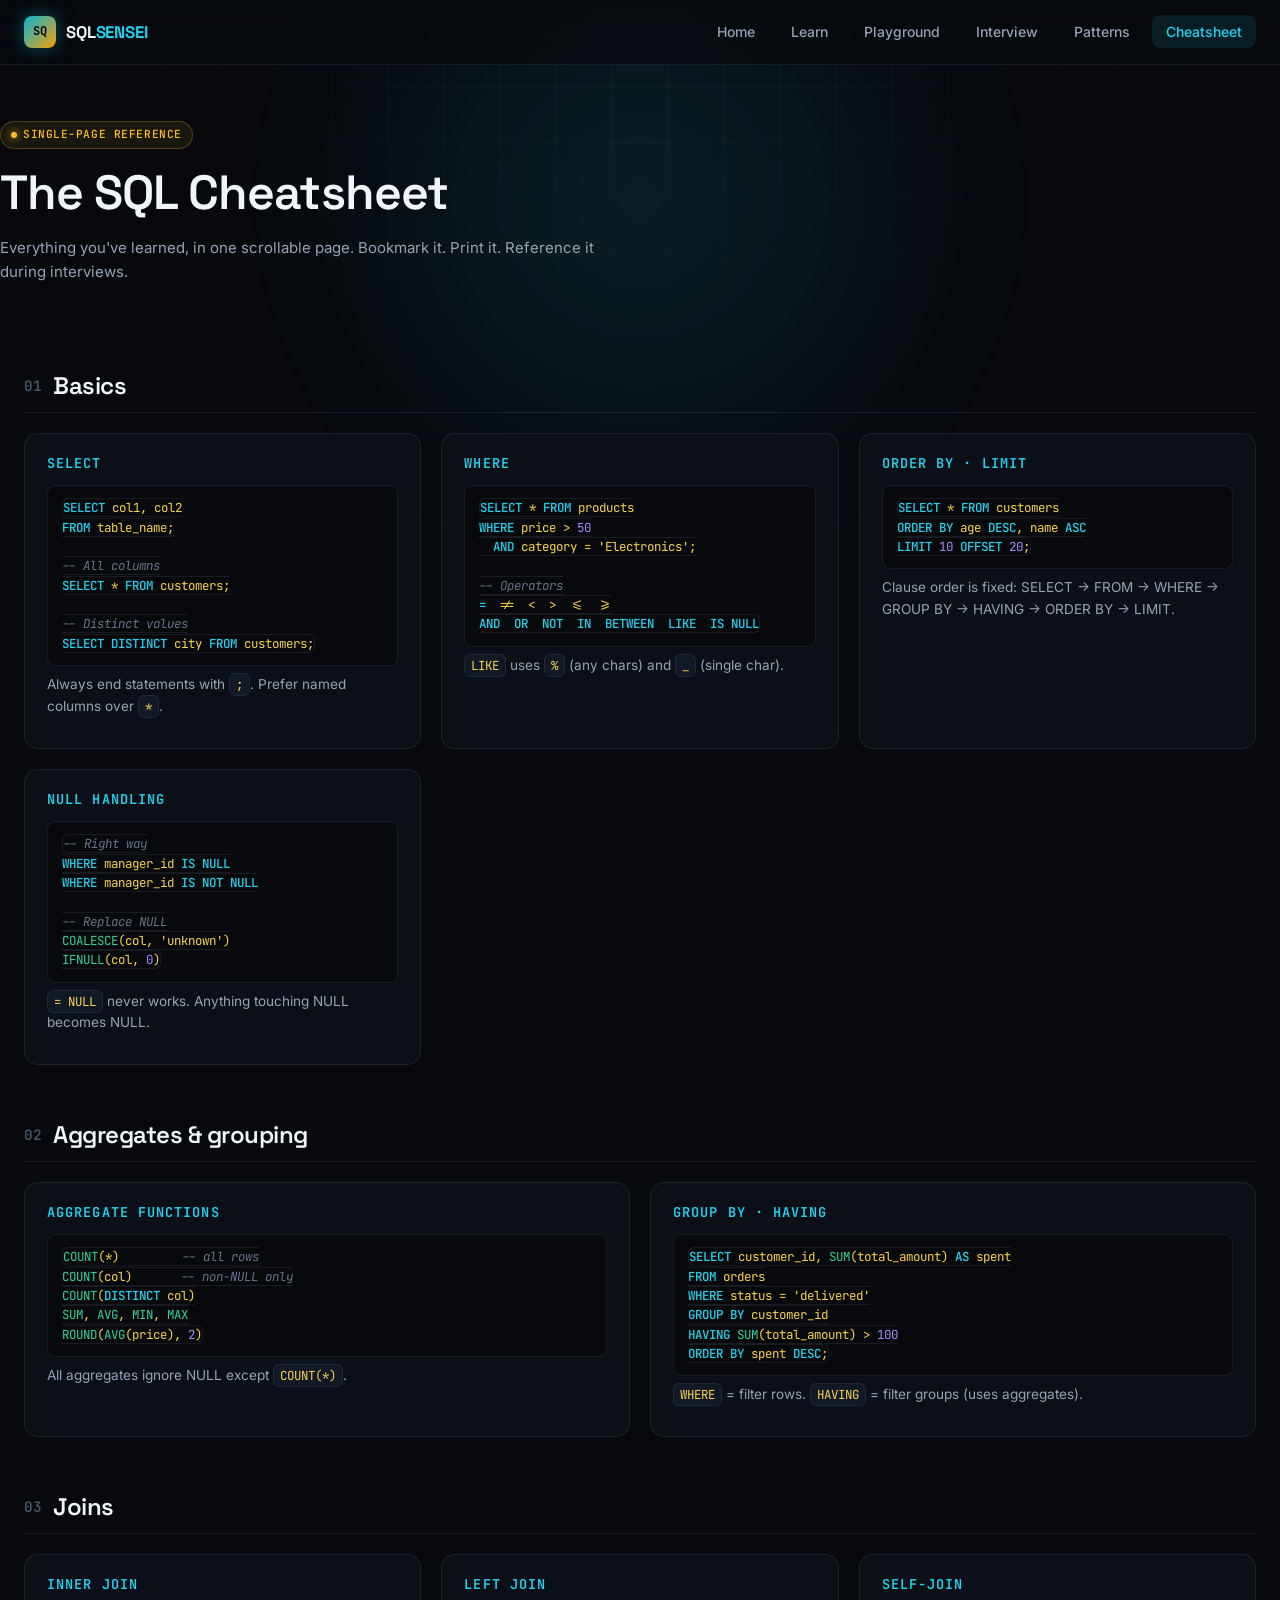
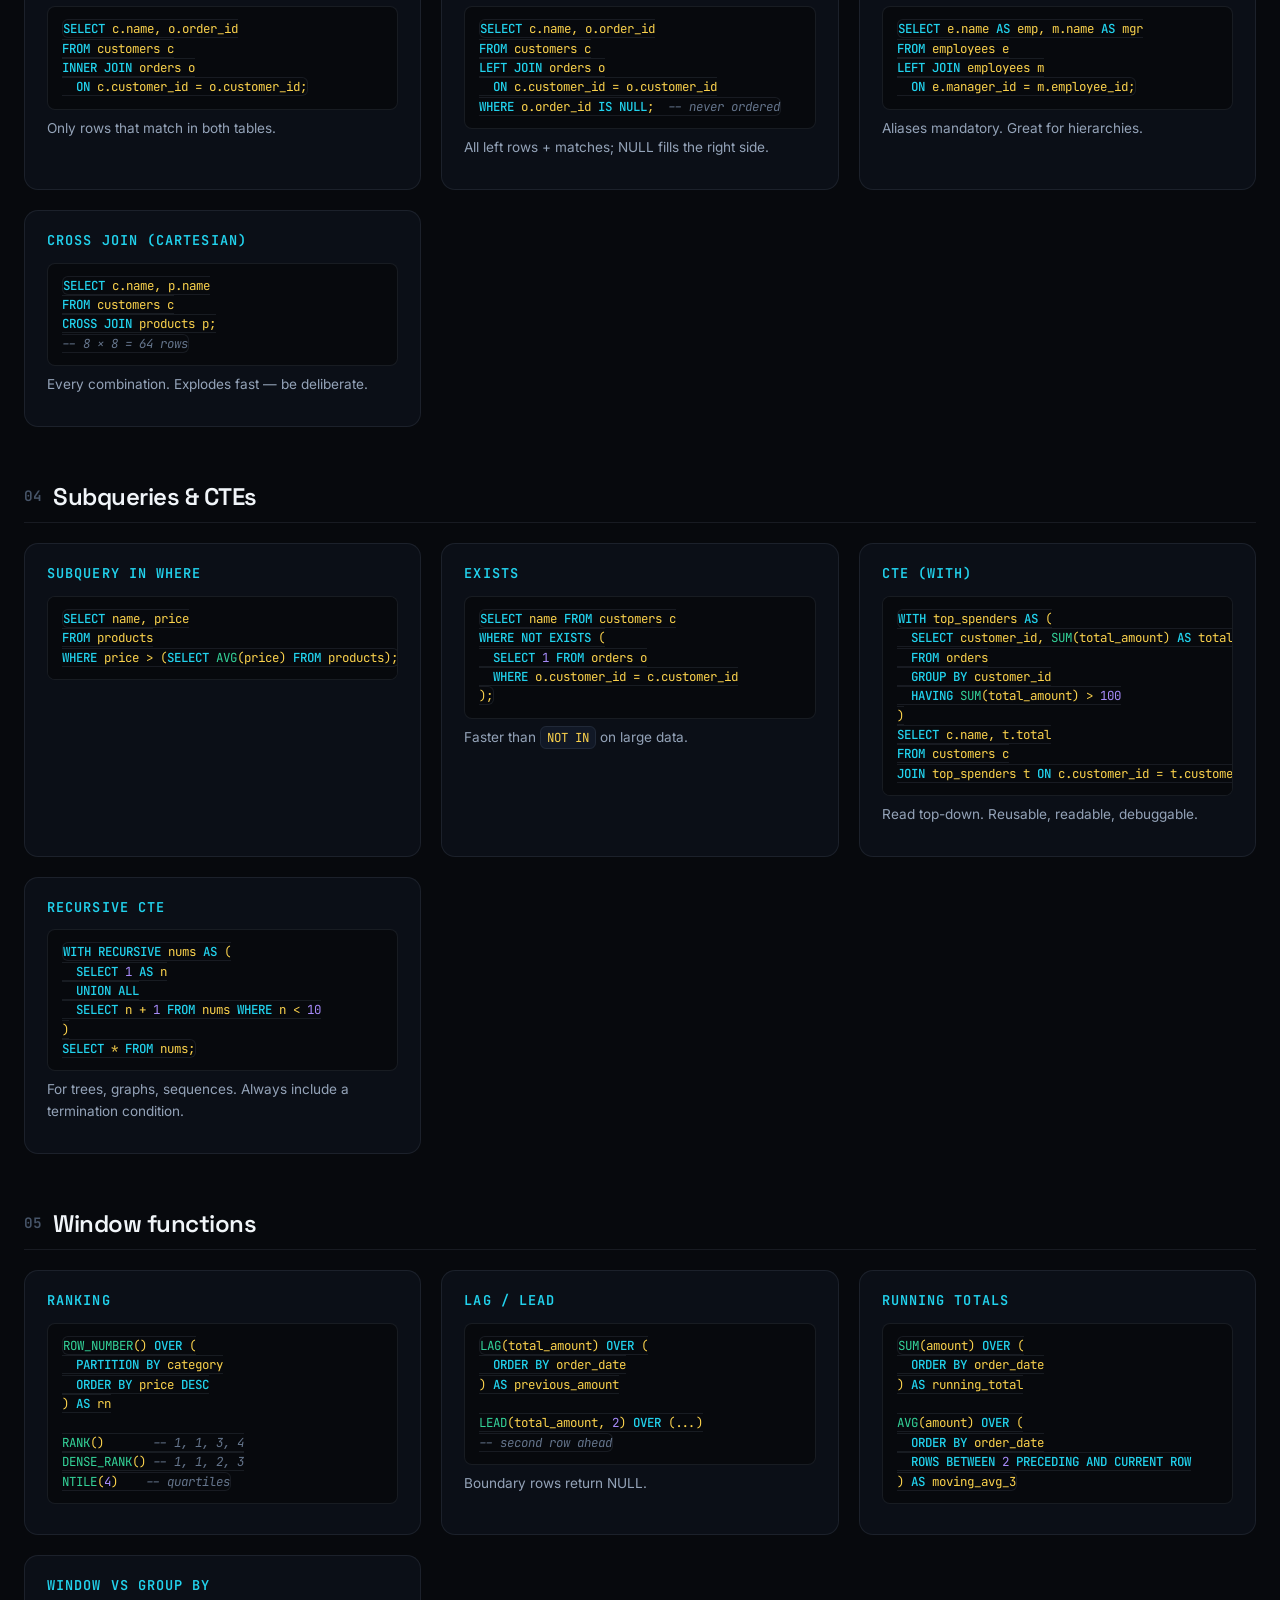
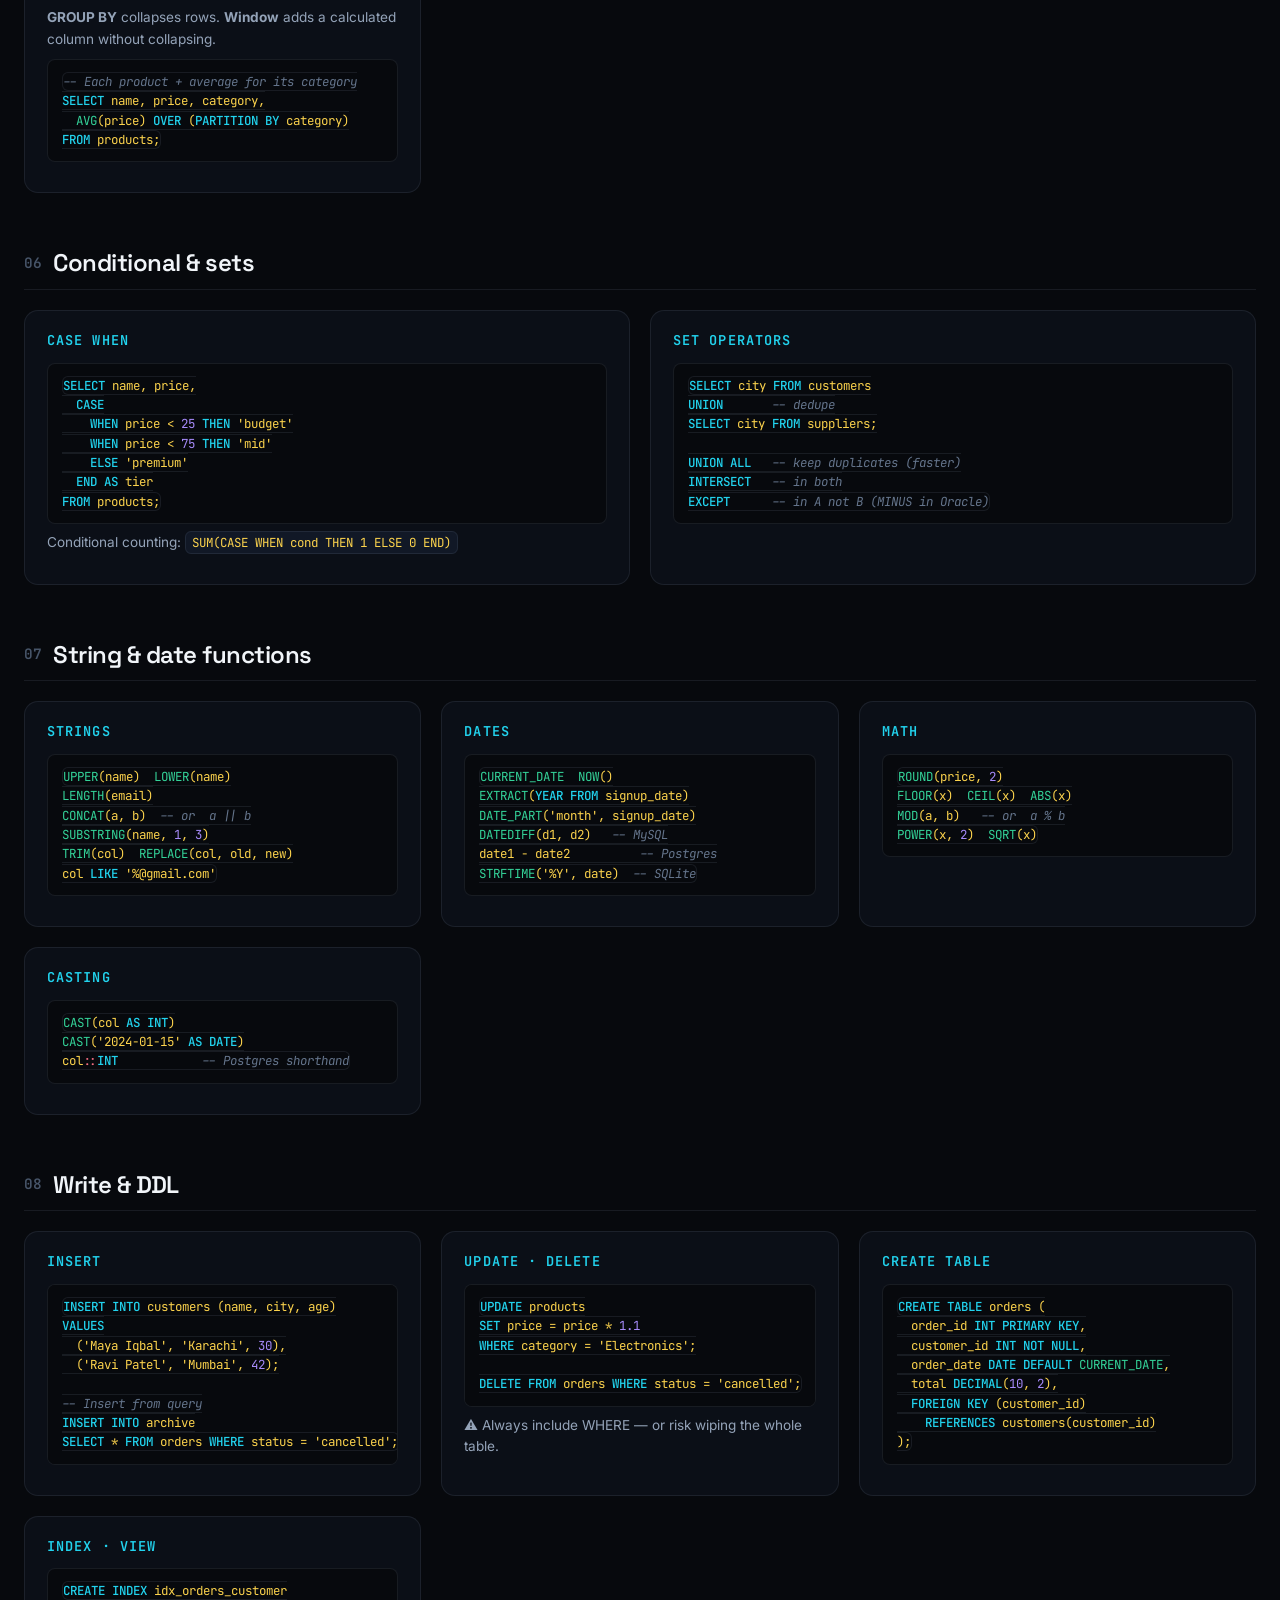
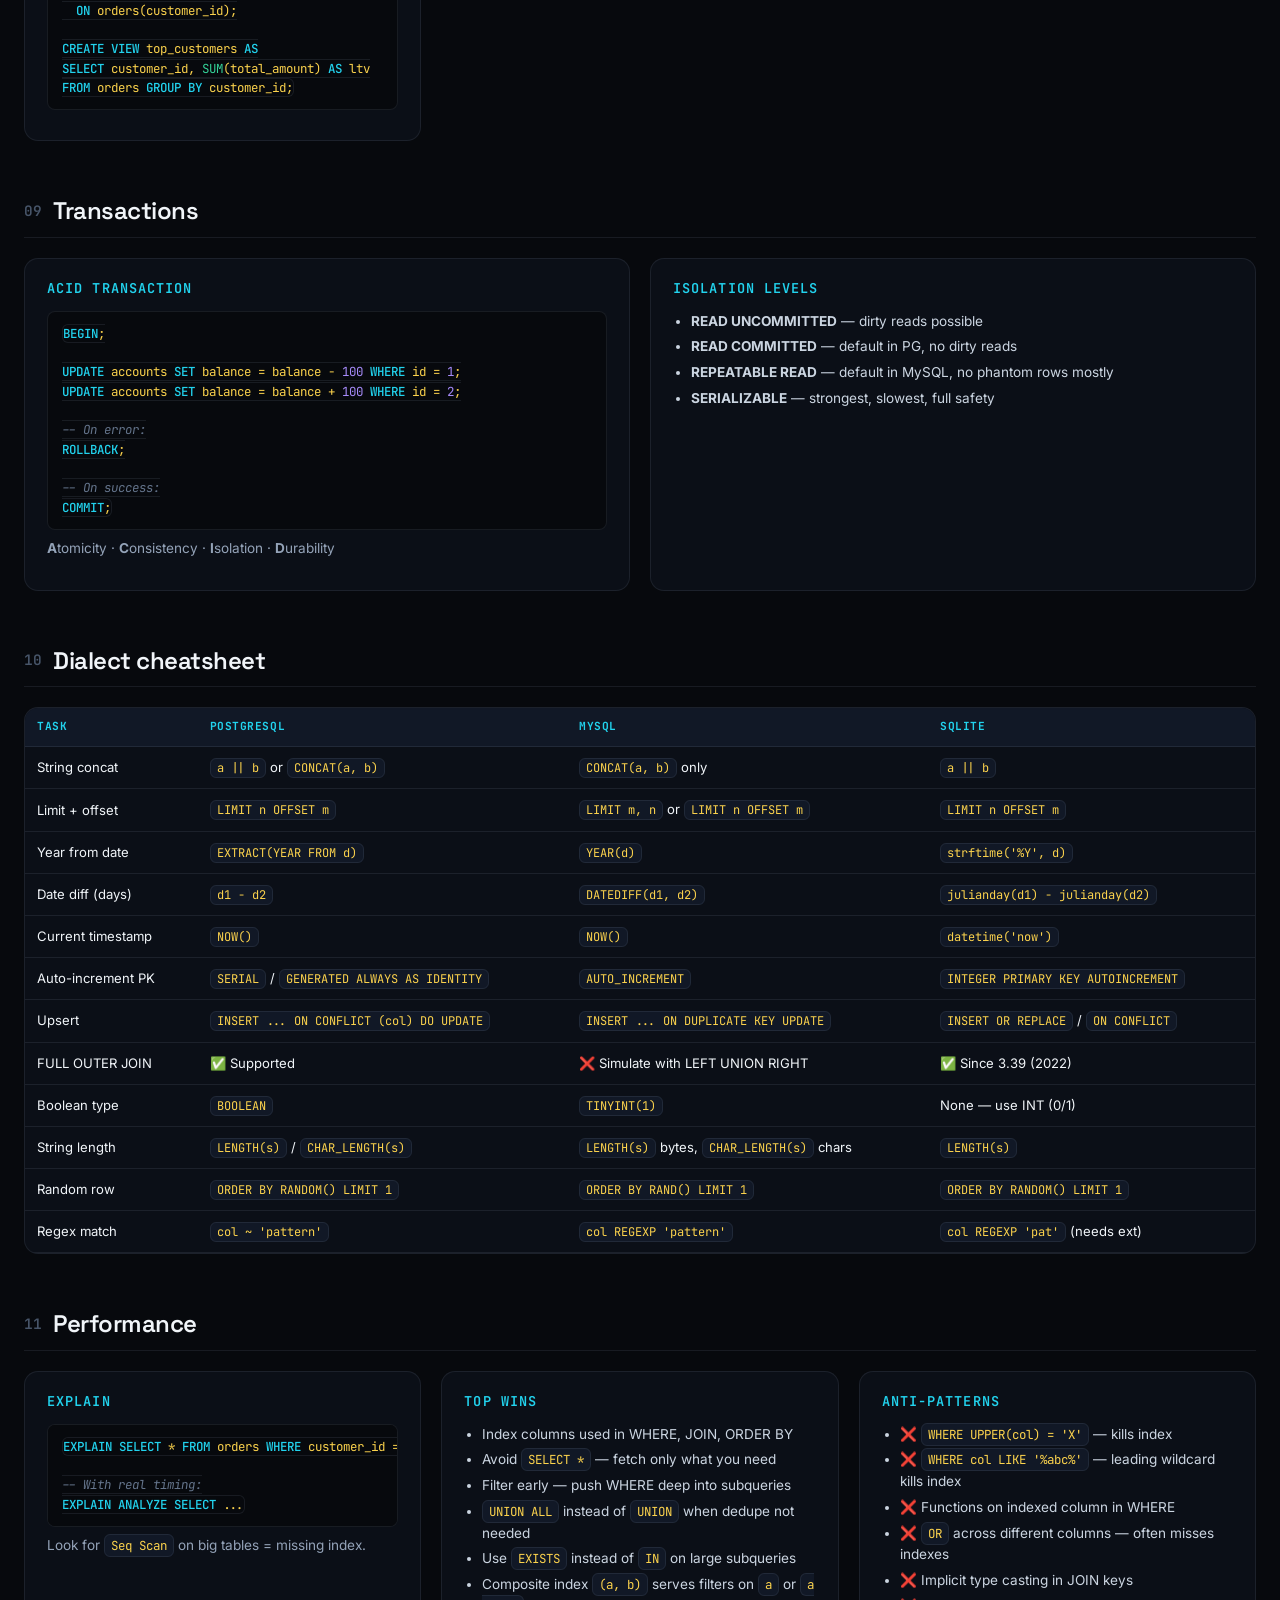
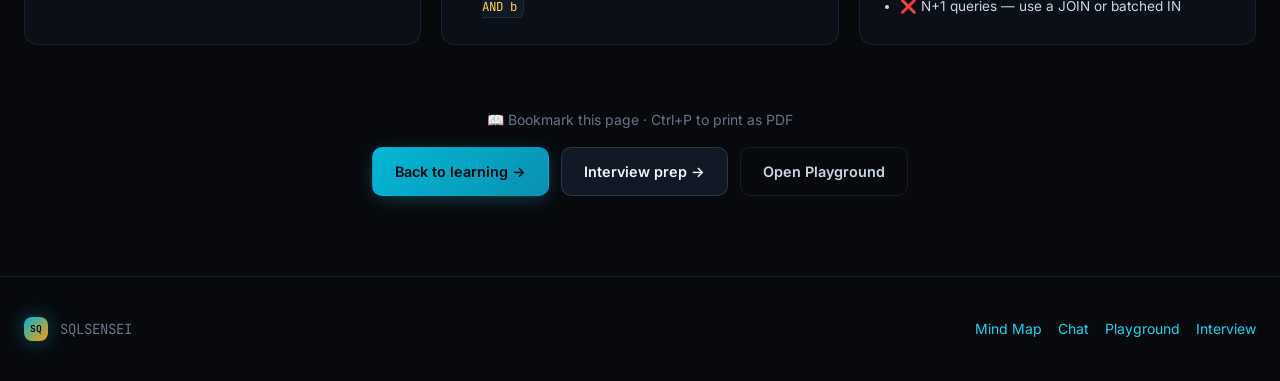
==== commit be225e15: "Strip chat system, rebuild mind map (horizontal tree), add lesson pages, redesign landing" ====
--- a/cheatsheet.html
+++ b/cheatsheet.html
@@ -37,9 +37,7 @@
       </a>
       <ul class="nav-links">
         <li><a href="index.html">Home</a></li>
-        <li><a href="mindmap.html">Mind Map</a></li>
-        <li><a href="curriculum.html">Curriculum</a></li>
-        <li><a href="chat.html">Chat</a></li>
+        <li><a href="mindmap.html">Learn</a></li>
         <li><a href="playground.html">Playground</a></li>
         <li><a href="interview.html">Interview</a></li>
         <li><a href="patterns.html">Patterns</a></li>
--- a/assets/css/components.css
+++ b/assets/css/components.css
@@ -1,6 +1,7 @@
 /* ============================================
-   SQLSENSEI — Component Styles
-   Mind map, chat, playground, progress
+   SQLSENSEI — Components V2
+   Mind map (horizontal tree), lesson pages,
+   playground, interview
    ============================================ */
 
 /* ============================================
@@ -28,10 +29,10 @@
 }
 
 .hero-title {
-  font-size: clamp(2.5rem, 6vw, 4.5rem);
+  font-size: clamp(2.75rem, 7vw, 5rem);
   font-weight: 700;
-  letter-spacing: -0.03em;
-  line-height: 1.05;
+  letter-spacing: -0.035em;
+  line-height: 1.02;
   margin-bottom: 24px;
   max-width: 900px;
 }
@@ -64,38 +65,38 @@
 .hero-stat {
   background: var(--bg-1);
   padding: 24px;
-}
+  transition: background 0.3s var(--ease);
+}
+
+.hero-stat:hover { background: var(--bg-2); }
 
 .hero-stat-value {
   font-family: var(--font-display);
-  font-size: 2rem;
+  font-size: 2.2rem;
   font-weight: 700;
   color: var(--cyan-400);
   line-height: 1;
   margin-bottom: 6px;
 }
 
-.hero-stat-label {
-  font-size: 0.8125rem;
-  color: var(--ink-300);
-}
+.hero-stat-label { font-size: 0.8125rem; color: var(--ink-300); }
 
 @media (max-width: 700px) {
   .hero-stats { grid-template-columns: repeat(2, 1fr); }
 }
 
 /* ============================================
-   MIND MAP
+   MIND MAP V2 — Horizontal Tree
    ============================================ */
 .mindmap-wrap {
+  background:
+    radial-gradient(ellipse 80% 50% at 50% 50%, rgba(34, 211, 238, 0.04) 0%, transparent 70%),
+    var(--bg-1);
+  border: 1px solid var(--line);
+  border-radius: 20px;
+  padding: 48px;
   position: relative;
-  background:
-    radial-gradient(circle at 50% 50%, var(--bg-1) 0%, var(--bg-0) 80%);
-  border: 1px solid var(--line);
-  border-radius: 20px;
-  padding: 40px 24px;
   overflow: hidden;
-  min-height: 720px;
 }
 
 .mindmap-wrap::before {
@@ -103,760 +104,609 @@
   position: absolute;
   inset: 0;
   background-image:
-    radial-gradient(circle, var(--line) 1px, transparent 1px);
+    radial-gradient(circle, rgba(148, 163, 184, 0.06) 1px, transparent 1px);
   background-size: 24px 24px;
-  opacity: 0.4;
   pointer-events: none;
 }
 
-.mindmap-svg {
-  width: 100%;
-  height: auto;
-  display: block;
+.mm-tree {
+  display: grid;
+  grid-template-columns: auto 1fr;
+  gap: 60px;
+  align-items: center;
   position: relative;
   z-index: 1;
 }
 
-.mindmap-link {
-  stroke: var(--line-strong);
-  stroke-width: 1.5;
-  fill: none;
-  transition: stroke 0.3s var(--ease);
-}
-
-.mindmap-link.active {
-  stroke: var(--cyan-400);
-  stroke-width: 2;
-  filter: drop-shadow(0 0 4px var(--cyan-glow));
-}
-
-.mindmap-node {
-  cursor: pointer;
-  transition: transform 0.3s var(--ease);
-}
-
-.mindmap-node:hover { transform: scale(1.04); }
-
-.mindmap-node-rect {
-  fill: var(--bg-2);
-  stroke: var(--line-strong);
-  stroke-width: 1;
-  transition: all 0.3s var(--ease);
-}
-
-.mindmap-node:hover .mindmap-node-rect {
-  stroke: var(--cyan-400);
-  fill: var(--bg-3);
-}
-
-.mindmap-node.completed .mindmap-node-rect {
-  stroke: var(--emerald-400);
-  fill: rgba(52, 211, 153, 0.08);
-}
-
-.mindmap-node.current .mindmap-node-rect {
-  stroke: var(--amber-400);
-  fill: rgba(251, 191, 36, 0.08);
-  filter: drop-shadow(0 0 8px var(--amber-glow));
-}
-
-.mindmap-node-label {
-  fill: var(--ink-100);
-  font-family: var(--font-sans);
-  font-size: 12px;
-  font-weight: 500;
-  pointer-events: none;
-  text-anchor: middle;
-}
-
-.mindmap-node-sub {
-  fill: var(--ink-400);
-  font-family: var(--font-mono);
-  font-size: 9px;
-  pointer-events: none;
-  text-anchor: middle;
-}
-
-.mindmap-center {
-  fill: url(#centerGrad);
-  filter: drop-shadow(0 0 20px var(--cyan-glow));
-}
-
-.mindmap-center-label {
-  fill: var(--bg-0);
+/* Center root node */
+.mm-root {
+  display: grid;
+  place-items: center;
+}
+
+.mm-root-inner {
+  width: 140px;
+  height: 140px;
+  border-radius: 50%;
+  background: radial-gradient(circle at 30% 30%, var(--cyan-400) 0%, var(--cyan-600) 100%);
+  display: grid;
+  place-items: center;
+  text-align: center;
+  box-shadow:
+    0 0 0 1px rgba(34, 211, 238, 0.3),
+    0 0 0 12px rgba(34, 211, 238, 0.08),
+    0 0 0 24px rgba(34, 211, 238, 0.04),
+    0 20px 60px -10px var(--cyan-glow);
+  position: relative;
+  animation: pulse 4s ease-in-out infinite;
+}
+
+@keyframes pulse {
+  0%, 100% { transform: scale(1); }
+  50% { transform: scale(1.03); }
+}
+
+.mm-root-label {
   font-family: var(--font-display);
-  font-size: 14px;
+  font-size: 1.8rem;
   font-weight: 700;
-  pointer-events: none;
-  text-anchor: middle;
-}
-
-.mindmap-level-label {
-  fill: var(--ink-100);
-  font-family: var(--font-display);
-  font-size: 14px;
-  font-weight: 600;
-  pointer-events: none;
-  text-anchor: middle;
-}
-
-/* Mind map legend */
-.mindmap-legend {
-  display: flex;
-  flex-wrap: wrap;
-  gap: 16px;
-  padding: 16px 24px;
-  border-top: 1px solid var(--line);
-  margin-top: 24px;
-  font-size: 0.8125rem;
-  color: var(--ink-300);
-}
-
-.mindmap-legend-item {
-  display: flex;
-  align-items: center;
-  gap: 8px;
-}
-
-.mindmap-legend-swatch {
-  width: 14px;
-  height: 14px;
-  border-radius: 4px;
-  border: 1px solid;
-}
-
-/* ============================================
-   CURRICULUM LEVELS GRID
-   ============================================ */
-.levels-grid {
-  display: grid;
-  grid-template-columns: repeat(auto-fit, minmax(280px, 1fr));
-  gap: 20px;
-}
-
-.level-card {
-  background: linear-gradient(180deg, var(--bg-1) 0%, var(--bg-2) 100%);
-  border: 1px solid var(--line);
-  border-radius: 16px;
-  padding: 28px;
+  color: var(--bg-0);
+  letter-spacing: -0.02em;
+}
+
+.mm-root-sub {
+  font-family: var(--font-mono);
+  font-size: 0.7rem;
+  font-weight: 600;
+  color: rgba(7, 9, 13, 0.7);
+  letter-spacing: 0.15em;
+  margin-top: 2px;
+}
+
+/* Branches */
+.mm-branches {
+  display: flex;
+  flex-direction: column;
+  gap: 18px;
+}
+
+.mm-level {
+  display: flex;
+  align-items: stretch;
   position: relative;
-  overflow: hidden;
-  transition: all 0.3s var(--ease);
-  cursor: pointer;
-  text-decoration: none;
-  color: inherit;
-  display: block;
-}
-
-.level-card:hover {
-  border-color: var(--cyan-400);
-  transform: translateY(-4px);
-  box-shadow: 0 12px 40px -12px var(--cyan-glow);
-  color: inherit;
-}
-
-.level-card::before {
+}
+
+/* Curved connector line from center to each level */
+.mm-connector {
+  flex-shrink: 0;
+  width: 40px;
+  position: relative;
+}
+
+.mm-connector::before {
   content: '';
   position: absolute;
-  top: 0;
   left: 0;
+  top: 50%;
+  width: 100%;
+  height: 2px;
+  background: linear-gradient(90deg, transparent, var(--lvl-color));
+  border-radius: 2px;
+  opacity: 0.5;
+}
+
+.mm-connector::after {
+  content: '';
+  position: absolute;
   right: 0;
-  height: 3px;
-  background: var(--level-color, var(--cyan-400));
-  opacity: 0.8;
-}
-
-.level-number {
-  font-family: var(--font-mono);
-  font-size: 0.7rem;
-  font-weight: 600;
-  color: var(--level-color, var(--cyan-400));
-  letter-spacing: 0.1em;
-  margin-bottom: 12px;
-}
-
-.level-title {
-  font-size: 1.25rem;
-  font-weight: 600;
-  margin-bottom: 8px;
+  top: 50%;
+  transform: translateY(-50%);
+  width: 8px;
+  height: 8px;
+  border-radius: 50%;
+  background: var(--lvl-color);
+  box-shadow: 0 0 12px var(--lvl-color);
+}
+
+/* Level card */
+.mm-level-card {
+  flex: 1;
+  background: linear-gradient(180deg, var(--bg-2) 0%, var(--bg-1) 100%);
+  border: 1px solid var(--line);
+  border-left: 3px solid var(--lvl-color);
+  border-radius: 14px;
+  padding: 18px 22px;
+  transition: all 0.25s var(--ease);
+  cursor: pointer;
+}
+
+.mm-level-card:hover {
+  transform: translateX(4px);
+  border-color: var(--lvl-color);
+  box-shadow: 0 8px 24px -8px var(--lvl-color);
+}
+
+.mm-level-header {
+  display: flex;
+  align-items: center;
+  gap: 14px;
+  margin-bottom: 14px;
+}
+
+.mm-level-badge {
+  width: 44px;
+  height: 44px;
+  border-radius: 12px;
+  background: var(--lvl-color);
+  color: var(--bg-0);
+  display: grid;
+  place-items: center;
+  font-family: var(--font-display);
+  font-weight: 700;
+  font-size: 1rem;
+  flex-shrink: 0;
+  box-shadow: 0 4px 12px -2px var(--lvl-color);
+}
+
+.mm-level-title {
+  font-family: var(--font-display);
+  font-weight: 600;
+  font-size: 1.1rem;
   color: var(--ink-100);
-}
-
-.level-tagline {
-  font-size: 0.8125rem;
+  letter-spacing: -0.01em;
+  line-height: 1.2;
+}
+
+.mm-level-tagline {
+  font-size: 0.8rem;
   color: var(--ink-400);
-  margin-bottom: 20px;
   font-style: italic;
-}
-
-.level-modules {
-  list-style: none;
-  padding: 0;
-  margin: 0;
-  display: flex;
-  flex-direction: column;
-  gap: 6px;
-}
-
-.level-modules li {
-  display: flex;
-  align-items: center;
+  margin-top: 2px;
+}
+
+/* Modules grid */
+.mm-modules {
+  display: grid;
+  grid-template-columns: repeat(auto-fill, minmax(220px, 1fr));
   gap: 8px;
-  font-size: 0.875rem;
-  color: var(--ink-200);
-  padding: 6px 0;
-}
-
-.level-modules li::before {
-  content: '';
-  width: 6px;
-  height: 6px;
-  border-radius: 50%;
-  background: var(--ink-500);
-  flex-shrink: 0;
-}
-
-.level-modules li.completed::before {
-  background: var(--emerald-400);
-  box-shadow: 0 0 6px var(--emerald-400);
-}
-
-.level-progress {
-  margin-top: 20px;
-  height: 4px;
-  background: var(--bg-3);
-  border-radius: 4px;
-  overflow: hidden;
-}
-
-.level-progress-fill {
-  height: 100%;
-  background: linear-gradient(90deg, var(--level-color, var(--cyan-400)), var(--amber-400));
-  transition: width 0.6s var(--ease);
-}
-
-.level-meta {
-  display: flex;
-  align-items: center;
-  justify-content: space-between;
-  margin-top: 12px;
-  font-family: var(--font-mono);
-  font-size: 0.75rem;
-  color: var(--ink-400);
-}
-
-/* ============================================
-   CHAT INTERFACE
-   ============================================ */
-.chat-app {
-  display: grid;
-  grid-template-columns: 280px 1fr;
-  height: calc(100vh - 65px);
+}
+
+.mm-module {
+  display: flex;
+  align-items: center;
+  gap: 10px;
+  padding: 10px 14px;
   background: var(--bg-0);
-}
-
-.chat-sidebar {
-  background: var(--bg-1);
-  border-right: 1px solid var(--line);
-  padding: 24px;
-  overflow-y: auto;
-  display: flex;
-  flex-direction: column;
-}
-
-.chat-sidebar h3 {
-  font-size: 0.7rem;
-  text-transform: uppercase;
-  letter-spacing: 0.1em;
-  color: var(--ink-400);
-  font-family: var(--font-mono);
-  font-weight: 500;
-  margin-bottom: 12px;
-  margin-top: 24px;
-}
-
-.chat-sidebar h3:first-child { margin-top: 0; }
-
-.sidebar-module {
-  display: flex;
-  align-items: center;
-  gap: 10px;
-  padding: 10px 12px;
+  border: 1px solid var(--line);
   border-radius: 8px;
   cursor: pointer;
   transition: all 0.2s var(--ease);
-  font-size: 0.8125rem;
+}
+
+.mm-module:hover {
+  border-color: var(--lvl-color);
+  background: var(--bg-2);
+  padding-left: 16px;
+}
+
+.mm-module-id {
+  font-family: var(--font-mono);
+  font-size: 0.7rem;
+  font-weight: 600;
+  color: var(--lvl-color);
+  background: rgba(255, 255, 255, 0.04);
+  padding: 2px 6px;
+  border-radius: 4px;
+  flex-shrink: 0;
+}
+
+.mm-module-title {
+  font-size: 0.85rem;
+  color: var(--ink-200);
+  flex: 1;
+  font-weight: 500;
+}
+
+.mm-module-arrow {
+  color: var(--ink-500);
+  transition: all 0.2s var(--ease);
+  flex-shrink: 0;
+}
+
+.mm-module:hover .mm-module-arrow {
+  color: var(--lvl-color);
+  transform: translateX(3px);
+}
+
+/* Mobile: stack vertically */
+@media (max-width: 900px) {
+  .mm-tree { grid-template-columns: 1fr; gap: 30px; }
+  .mm-root { margin-bottom: 16px; }
+  .mm-root-inner { width: 110px; height: 110px; }
+  .mm-root-label { font-size: 1.4rem; }
+  .mm-connector { display: none; }
+  .mindmap-wrap { padding: 24px 16px; }
+}
+
+@media (max-width: 600px) {
+  .mm-modules { grid-template-columns: 1fr; }
+}
+
+/* ============================================
+   LESSON PAGE
+   ============================================ */
+.lesson-shell {
+  display: grid;
+  grid-template-columns: 280px 1fr;
+  gap: 32px;
+  max-width: 1280px;
+  margin: 0 auto;
+  padding: 32px 24px 80px;
+}
+
+.lesson-sidebar {
+  position: sticky;
+  top: 80px;
+  height: fit-content;
+  max-height: calc(100vh - 100px);
+  overflow-y: auto;
+  background: var(--bg-1);
+  border: 1px solid var(--line);
+  border-radius: 14px;
+  padding: 20px;
+}
+
+.lesson-sidebar h3 {
+  font-size: 0.7rem;
+  text-transform: uppercase;
+  letter-spacing: 0.1em;
+  color: var(--ink-400);
+  font-family: var(--font-mono);
+  font-weight: 500;
+  margin: 18px 0 10px;
+}
+
+.lesson-sidebar h3:first-child { margin-top: 0; }
+
+.lesson-sidebar-link {
+  display: flex;
+  align-items: center;
+  gap: 10px;
+  padding: 8px 10px;
+  border-radius: 8px;
   color: var(--ink-300);
-  border: 1px solid transparent;
-}
-
-.sidebar-module:hover {
+  text-decoration: none;
+  font-size: 0.85rem;
+  transition: all 0.2s var(--ease);
+  border-left: 2px solid transparent;
+  margin-bottom: 2px;
+}
+
+.lesson-sidebar-link:hover {
   background: var(--bg-2);
   color: var(--ink-100);
 }
 
-.sidebar-module.active {
+.lesson-sidebar-link.active {
   background: rgba(34, 211, 238, 0.08);
-  border-color: rgba(34, 211, 238, 0.25);
   color: var(--cyan-400);
-}
-
-.sidebar-module.completed { color: var(--emerald-400); }
-
-.sidebar-module-icon {
-  width: 18px;
-  height: 18px;
+  border-left-color: var(--cyan-400);
+  font-weight: 600;
+}
+
+.lesson-sidebar-link .lid {
+  font-family: var(--font-mono);
+  font-size: 0.7rem;
+  color: var(--ink-500);
   flex-shrink: 0;
-  border-radius: 4px;
-  background: var(--bg-3);
-  display: grid;
-  place-items: center;
-  font-family: var(--font-mono);
-  font-size: 0.65rem;
-  font-weight: 600;
-}
-
-.sidebar-module.completed .sidebar-module-icon {
-  background: var(--emerald-400);
-  color: var(--bg-0);
-}
-
-.sidebar-module.active .sidebar-module-icon {
-  background: var(--cyan-400);
-  color: var(--bg-0);
-}
-
-.chat-progress-card {
-  margin-top: auto;
-  padding: 16px;
-  background: var(--bg-2);
-  border: 1px solid var(--line);
-  border-radius: 12px;
-}
-
-.chat-progress-card .label {
+}
+
+.lesson-sidebar-link.active .lid { color: var(--cyan-400); }
+
+/* Main content */
+.lesson-main {
+  min-width: 0;
+}
+
+.lesson-breadcrumb {
+  display: flex;
+  align-items: center;
+  gap: 8px;
+  font-family: var(--font-mono);
   font-size: 0.75rem;
   color: var(--ink-400);
-  margin-bottom: 6px;
-  font-family: var(--font-mono);
+  margin-bottom: 18px;
   text-transform: uppercase;
   letter-spacing: 0.05em;
 }
 
-.chat-progress-card .stat {
-  font-family: var(--font-display);
+.lesson-breadcrumb a { color: var(--ink-400); }
+.lesson-breadcrumb a:hover { color: var(--cyan-400); }
+
+.lesson-title {
+  font-size: clamp(2rem, 4vw, 2.75rem);
+  margin-bottom: 16px;
+  letter-spacing: -0.02em;
+}
+
+.lesson-lead {
+  font-size: 1.05rem;
+  color: var(--ink-300);
+  line-height: 1.65;
+  margin-bottom: 32px;
+  max-width: 700px;
+}
+
+.lesson-section {
+  margin: 40px 0;
+}
+
+.lesson-section h2 {
   font-size: 1.5rem;
-  font-weight: 700;
-  color: var(--cyan-400);
-  margin-bottom: 8px;
-}
-
-.chat-main {
-  display: flex;
-  flex-direction: column;
-  height: 100%;
-  overflow: hidden;
-}
-
-.chat-header {
-  padding: 16px 32px;
-  border-bottom: 1px solid var(--line);
-  background: var(--bg-1);
-  display: flex;
-  align-items: center;
-  justify-content: space-between;
-  flex-shrink: 0;
-}
-
-.chat-header-info {
-  display: flex;
-  align-items: center;
-  gap: 14px;
-}
-
-.chat-avatar {
-  width: 40px;
-  height: 40px;
-  border-radius: 12px;
-  background: linear-gradient(135deg, var(--cyan-500), var(--amber-500));
-  display: grid;
-  place-items: center;
-  font-family: var(--font-mono);
-  font-weight: 700;
-  color: var(--bg-0);
-  font-size: 0.875rem;
-  box-shadow: 0 0 16px var(--cyan-glow);
-}
-
-.chat-header-title {
-  font-family: var(--font-display);
-  font-weight: 600;
-  font-size: 1rem;
-  color: var(--ink-100);
-  line-height: 1.2;
-}
-
-.chat-header-sub {
-  font-size: 0.75rem;
-  color: var(--ink-400);
-  font-family: var(--font-mono);
-  margin-top: 2px;
-}
-
-.chat-header-actions {
-  display: flex;
-  gap: 8px;
-}
-
-.chat-messages {
-  flex: 1;
-  overflow-y: auto;
-  padding: 32px 32px 24px;
-  display: flex;
-  flex-direction: column;
-  gap: 24px;
-}
-
-.msg {
-  display: flex;
-  gap: 14px;
-  max-width: 880px;
-  animation: fade-in-up 0.4s var(--ease) both;
-}
-
-.msg-avatar {
-  width: 36px;
-  height: 36px;
-  border-radius: 10px;
-  flex-shrink: 0;
-  display: grid;
-  place-items: center;
-  font-family: var(--font-mono);
-  font-weight: 700;
-  font-size: 0.8rem;
-}
-
-.msg-sensei .msg-avatar {
-  background: linear-gradient(135deg, var(--cyan-500), var(--amber-500));
-  color: var(--bg-0);
-  box-shadow: 0 0 12px var(--cyan-glow);
-}
-
-.msg-user .msg-avatar {
-  background: var(--bg-3);
-  color: var(--ink-200);
-  border: 1px solid var(--line-strong);
-}
-
-.msg-body {
-  flex: 1;
-  min-width: 0;
-}
-
-.msg-header {
-  display: flex;
-  align-items: center;
-  gap: 8px;
-  margin-bottom: 8px;
-}
-
-.msg-name {
-  font-weight: 600;
-  font-size: 0.875rem;
-  color: var(--ink-100);
-}
-
-.msg-name.sensei { color: var(--cyan-400); }
-
-.msg-time {
-  font-family: var(--font-mono);
-  font-size: 0.7rem;
-  color: var(--ink-500);
-}
-
-.msg-content {
-  background: var(--bg-1);
-  border: 1px solid var(--line);
-  border-radius: 14px;
-  padding: 16px 20px;
-  color: var(--ink-200);
-  font-size: 0.9rem;
-  line-height: 1.65;
-}
-
-.msg-user .msg-content {
-  background: rgba(34, 211, 238, 0.06);
-  border-color: rgba(34, 211, 238, 0.2);
-  color: var(--ink-100);
-}
-
-.msg-content > * + * { margin-top: 12px; }
-
-.msg-content h2, .msg-content h3 {
-  font-family: var(--font-display);
-  margin-top: 16px;
-  margin-bottom: 8px;
-  font-size: 1rem;
-  color: var(--ink-100);
-}
-
-.msg-content h3 {
+  margin-bottom: 16px;
+  display: flex;
+  align-items: center;
+  gap: 12px;
+}
+
+.lesson-section h2 .num {
+  font-family: var(--font-mono);
   font-size: 0.85rem;
   color: var(--cyan-400);
-  text-transform: uppercase;
-  letter-spacing: 0.05em;
-  font-family: var(--font-mono);
-}
-
-.msg-content p { color: var(--ink-200); margin-bottom: 8px; }
-
-.msg-content ul, .msg-content ol { padding-left: 22px; margin: 8px 0; color: var(--ink-200); }
-.msg-content li { margin-bottom: 4px; }
-
-.msg-content pre {
-  background: var(--bg-0);
-  border-radius: 10px;
-  padding: 14px 16px;
-  margin: 12px 0;
-  font-size: 0.825rem;
-}
-
-.msg-content code {
-  background: var(--bg-3);
-  color: var(--amber-300);
-  padding: 2px 6px;
-  border-radius: 4px;
-  font-size: 0.85em;
-  border: none;
-}
-
-.msg-content .module-tag {
-  display: inline-flex;
-  align-items: center;
-  gap: 6px;
+  background: rgba(34, 211, 238, 0.1);
   padding: 4px 10px;
   border-radius: 6px;
+  font-weight: 600;
+}
+
+.lesson-section h3 {
+  font-size: 1.15rem;
+  margin: 20px 0 10px;
+  color: var(--ink-100);
+}
+
+.lesson-section p {
+  color: var(--ink-200);
+  line-height: 1.75;
+  margin-bottom: 14px;
+  font-size: 0.95rem;
+}
+
+.lesson-section ul, .lesson-section ol {
+  color: var(--ink-200);
+  padding-left: 24px;
+  margin: 12px 0;
+  line-height: 1.8;
+}
+
+.lesson-section li { margin-bottom: 4px; }
+
+.lesson-section pre {
+  margin: 16px 0;
+}
+
+.lesson-section code {
+  color: var(--amber-300);
+}
+
+/* Concept box */
+.concept-box {
+  background: linear-gradient(135deg, rgba(34, 211, 238, 0.06) 0%, rgba(34, 211, 238, 0.02) 100%);
+  border: 1px solid rgba(34, 211, 238, 0.2);
+  border-left: 4px solid var(--cyan-400);
+  border-radius: 12px;
+  padding: 18px 22px;
+  margin: 16px 0 24px;
+}
+
+.concept-box-label {
+  font-family: var(--font-mono);
+  font-size: 0.7rem;
+  text-transform: uppercase;
+  letter-spacing: 0.08em;
+  color: var(--cyan-400);
+  font-weight: 600;
+  margin-bottom: 6px;
+}
+
+.concept-box p {
+  color: var(--ink-100);
+  font-size: 1rem;
+  margin: 0;
+  line-height: 1.7;
+}
+
+/* Insight box */
+.insight-box {
+  background: linear-gradient(135deg, rgba(251, 191, 36, 0.06) 0%, rgba(251, 191, 36, 0.02) 100%);
+  border: 1px solid rgba(251, 191, 36, 0.25);
+  border-left: 4px solid var(--amber-400);
+  border-radius: 12px;
+  padding: 18px 22px;
+  margin: 24px 0;
+}
+
+.insight-box-label {
+  font-family: var(--font-mono);
+  font-size: 0.7rem;
+  text-transform: uppercase;
+  letter-spacing: 0.08em;
+  color: var(--amber-400);
+  font-weight: 600;
+  margin-bottom: 6px;
+}
+
+.insight-box p { color: var(--ink-100); margin: 0; }
+
+/* Exercise box */
+.exercise {
+  background: linear-gradient(135deg, rgba(167, 139, 250, 0.06) 0%, rgba(167, 139, 250, 0.02) 100%);
+  border: 1px solid rgba(167, 139, 250, 0.25);
+  border-radius: 14px;
+  padding: 24px;
+  margin: 24px 0;
+}
+
+.exercise-header {
+  display: flex;
+  align-items: center;
+  gap: 10px;
+  margin-bottom: 14px;
+  color: var(--violet-400);
+  font-family: var(--font-mono);
+  font-weight: 600;
+  font-size: 0.85rem;
+  text-transform: uppercase;
+  letter-spacing: 0.05em;
+}
+
+.exercise-prompt {
+  color: var(--ink-100);
+  font-size: 1rem;
+  line-height: 1.7;
+  margin-bottom: 18px;
+}
+
+.exercise-actions {
+  display: flex;
+  gap: 10px;
+  flex-wrap: wrap;
+  align-items: center;
+}
+
+.exercise-solution {
+  display: none;
+  margin-top: 18px;
+  padding-top: 18px;
+  border-top: 1px solid rgba(167, 139, 250, 0.2);
+}
+
+.exercise.show-solution .exercise-solution { display: block; }
+
+.exercise-solution-label {
+  font-family: var(--font-mono);
+  font-size: 0.7rem;
+  text-transform: uppercase;
+  letter-spacing: 0.08em;
+  color: var(--emerald-400);
+  font-weight: 600;
+  margin-bottom: 8px;
+}
+
+/* Takeaways */
+.takeaways {
+  background: var(--bg-1);
+  border: 1px solid var(--line);
+  border-radius: 14px;
+  padding: 24px;
+  margin: 32px 0;
+}
+
+.takeaways h3 {
+  font-size: 0.85rem;
+  font-family: var(--font-mono);
+  text-transform: uppercase;
+  letter-spacing: 0.08em;
+  color: var(--emerald-400);
+  margin-bottom: 14px;
+}
+
+.takeaways ol { padding-left: 22px; margin: 0; }
+.takeaways li { margin-bottom: 8px; color: var(--ink-100); font-size: 0.95rem; }
+
+/* Module nav (prev/next) */
+.module-nav {
+  display: grid;
+  grid-template-columns: 1fr 1fr;
+  gap: 16px;
+  margin-top: 48px;
+  padding-top: 32px;
+  border-top: 1px solid var(--line);
+}
+
+.module-nav-link {
+  display: flex;
+  flex-direction: column;
+  padding: 18px 22px;
+  background: var(--bg-1);
+  border: 1px solid var(--line);
+  border-radius: 12px;
+  text-decoration: none;
+  transition: all 0.2s var(--ease);
+}
+
+.module-nav-link:hover {
+  border-color: var(--cyan-400);
   background: var(--bg-2);
-  border: 1px solid var(--line-strong);
+  color: inherit;
+}
+
+.module-nav-link.next { text-align: right; }
+.module-nav-link.prev:hover { transform: translateX(-3px); }
+.module-nav-link.next:hover { transform: translateX(3px); }
+
+.module-nav-label {
+  font-family: var(--font-mono);
+  font-size: 0.7rem;
+  color: var(--ink-400);
+  text-transform: uppercase;
+  letter-spacing: 0.08em;
+  margin-bottom: 6px;
+}
+
+.module-nav-title {
+  font-family: var(--font-display);
+  font-weight: 600;
+  color: var(--ink-100);
+  font-size: 1rem;
+}
+
+@media (max-width: 900px) {
+  .lesson-shell { grid-template-columns: 1fr; }
+  .lesson-sidebar { position: relative; top: 0; max-height: none; }
+  .module-nav { grid-template-columns: 1fr; }
+}
+
+/* ============================================
+   DATA TABLE
+   ============================================ */
+.data-table-wrap {
+  overflow-x: auto;
+  border: 1px solid var(--line);
+  border-radius: 12px;
+  background: var(--bg-1);
+  margin: 12px 0;
+}
+
+.data-table {
+  width: 100%;
+  border-collapse: collapse;
+  font-family: var(--font-mono);
+  font-size: 0.8125rem;
+}
+
+.data-table th,
+.data-table td {
+  padding: 10px 14px;
+  text-align: left;
+  border-bottom: 1px solid var(--line);
+  white-space: nowrap;
+}
+
+.data-table th {
+  background: var(--bg-2);
   color: var(--cyan-400);
-  font-family: var(--font-mono);
-  font-size: 0.75rem;
-  font-weight: 600;
-  margin-bottom: 12px;
-}
-
-.msg-content .insight {
-  border-left: 3px solid var(--amber-400);
-  background: rgba(251, 191, 36, 0.05);
-  padding: 12px 16px;
-  border-radius: 0 8px 8px 0;
-  margin: 14px 0;
-  color: var(--ink-100);
-  font-size: 0.875rem;
-}
-
-.msg-content .insight strong { color: var(--amber-400); }
-
-.msg-content .exercise {
-  background: linear-gradient(180deg, rgba(34, 211, 238, 0.06) 0%, transparent 100%);
-  border: 1px solid rgba(34, 211, 238, 0.2);
-  border-radius: 12px;
-  padding: 16px 18px;
-  margin: 16px 0;
-}
-
-.msg-content .exercise-header {
-  display: flex;
-  align-items: center;
-  gap: 8px;
-  margin-bottom: 8px;
-  color: var(--cyan-400);
-  font-weight: 600;
-  font-size: 0.8125rem;
+  font-weight: 600;
+  font-size: 0.7rem;
   text-transform: uppercase;
   letter-spacing: 0.05em;
-  font-family: var(--font-mono);
-}
-
-.msg-content .data-table-wrap { margin: 12px 0; }
-
-.msg-content .quick-replies {
-  display: flex;
-  flex-wrap: wrap;
-  gap: 8px;
-  margin-top: 16px;
-}
-
-.quick-reply {
-  padding: 6px 12px;
-  background: var(--bg-2);
-  border: 1px solid var(--line-strong);
-  border-radius: 8px;
-  color: var(--ink-200);
-  font-size: 0.8125rem;
-  cursor: pointer;
-  transition: all 0.2s var(--ease);
-  font-family: var(--font-mono);
-}
-
-.quick-reply:hover {
-  background: var(--bg-3);
-  border-color: var(--cyan-400);
-  color: var(--cyan-400);
-}
-
-/* Chat composer */
-.chat-composer {
-  padding: 20px 32px 28px;
-  border-top: 1px solid var(--line);
-  background: var(--bg-1);
-  flex-shrink: 0;
-}
-
-.composer-tabs {
-  display: flex;
-  gap: 4px;
-  margin-bottom: 12px;
-}
-
-.composer-tab {
-  padding: 6px 12px;
-  background: transparent;
-  border: 1px solid transparent;
-  border-radius: 8px;
-  color: var(--ink-400);
-  font-size: 0.75rem;
-  font-family: var(--font-mono);
-  font-weight: 500;
-  cursor: pointer;
-  text-transform: uppercase;
-  letter-spacing: 0.05em;
-  transition: all 0.2s var(--ease);
-}
-
-.composer-tab:hover { color: var(--ink-200); background: var(--bg-2); }
-
-.composer-tab.active {
-  background: var(--bg-0);
-  border-color: var(--line-strong);
-  color: var(--cyan-400);
-}
-
-.composer-input-wrap {
-  position: relative;
-  background: var(--bg-0);
-  border: 1px solid var(--line-strong);
-  border-radius: 12px;
-  transition: border-color 0.2s var(--ease);
-}
-
-.composer-input-wrap:focus-within {
-  border-color: var(--cyan-400);
-  box-shadow: 0 0 0 3px rgba(34, 211, 238, 0.1);
-}
-
-#chatInput {
-  background: transparent;
-  border: none;
-  padding: 14px 64px 14px 18px;
-  resize: none;
-  min-height: 56px;
-  max-height: 240px;
-  font-family: var(--font-sans);
-  font-size: 0.9rem;
-  color: var(--ink-100);
-}
-
-#chatInput.code-mode {
-  font-family: var(--font-mono);
-  font-size: 0.875rem;
-}
-
-#chatInput:focus { box-shadow: none; border: none; }
-
-.send-btn {
-  position: absolute;
-  right: 8px;
-  bottom: 8px;
-  width: 40px;
-  height: 40px;
-  border-radius: 10px;
-  background: linear-gradient(135deg, var(--cyan-500), var(--cyan-600));
-  border: none;
-  color: var(--bg-0);
-  cursor: pointer;
-  display: grid;
-  place-items: center;
-  transition: all 0.2s var(--ease);
-  box-shadow: 0 4px 12px -4px var(--cyan-glow);
-}
-
-.send-btn:hover {
-  transform: translateY(-1px);
-  box-shadow: 0 6px 16px -4px var(--cyan-glow);
-}
-
-.send-btn:disabled {
-  opacity: 0.4;
-  cursor: not-allowed;
-  transform: none;
-}
-
-.composer-hint {
-  display: flex;
-  align-items: center;
-  justify-content: space-between;
-  margin-top: 10px;
-  font-size: 0.7rem;
-  color: var(--ink-500);
-  font-family: var(--font-mono);
-}
-
-.composer-hint kbd {
-  background: var(--bg-2);
-  border: 1px solid var(--line-strong);
-  border-bottom-width: 2px;
-  padding: 1px 6px;
-  border-radius: 4px;
-  font-family: var(--font-mono);
-  font-size: 0.7rem;
-  color: var(--ink-300);
-}
-
-/* Typing indicator */
-.typing {
-  display: inline-flex;
-  align-items: center;
-  gap: 4px;
-  padding: 12px 18px;
-}
-
-.typing-dot {
-  width: 7px;
-  height: 7px;
-  border-radius: 50%;
-  background: var(--cyan-400);
-  animation: typing 1.4s infinite ease-in-out;
-}
-
-.typing-dot:nth-child(2) { animation-delay: 0.2s; }
-.typing-dot:nth-child(3) { animation-delay: 0.4s; }
-
-@keyframes typing {
-  0%, 80%, 100% { transform: scale(0.6); opacity: 0.3; }
-  40% { transform: scale(1); opacity: 1; }
-}
-
-@media (max-width: 900px) {
-  .chat-app { grid-template-columns: 1fr; }
-  .chat-sidebar { display: none; }
-  .chat-messages { padding: 20px; }
-  .chat-composer { padding: 16px 20px; }
-  .chat-header { padding: 12px 20px; }
-}
+}
+
+.data-table tr:last-child td { border-bottom: none; }
+.data-table tr:hover td { background: rgba(34, 211, 238, 0.04); }
 
 /* ============================================
-   PLAYGROUND
+   PLAYGROUND (kept from before, cleaned)
    ============================================ */
 .playground {
   display: grid;
@@ -902,45 +752,13 @@
 }
 
 .pg-table-header:hover { background: var(--bg-3); }
-
-.pg-table-name {
-  font-family: var(--font-mono);
-  font-size: 0.8125rem;
-  color: var(--cyan-400);
-  font-weight: 600;
-}
-
-.pg-table-count {
-  font-family: var(--font-mono);
-  font-size: 0.7rem;
-  color: var(--ink-400);
-  background: var(--bg-1);
-  padding: 2px 6px;
-  border-radius: 4px;
-}
-
-.pg-table-cols {
-  padding: 8px 12px;
-  background: var(--bg-1);
-  display: none;
-}
-
+.pg-table-name { font-family: var(--font-mono); font-size: 0.8125rem; color: var(--cyan-400); font-weight: 600; }
+.pg-table-count { font-family: var(--font-mono); font-size: 0.7rem; color: var(--ink-400); background: var(--bg-1); padding: 2px 6px; border-radius: 4px; }
+
+.pg-table-cols { padding: 8px 12px; background: var(--bg-1); display: none; }
 .pg-table.open .pg-table-cols { display: block; }
-
-.pg-table-col {
-  display: flex;
-  justify-content: space-between;
-  align-items: center;
-  padding: 4px 0;
-  font-family: var(--font-mono);
-  font-size: 0.75rem;
-  color: var(--ink-300);
-}
-
-.pg-table-col-type {
-  color: var(--ink-500);
-  font-size: 0.7rem;
-}
+.pg-table-col { display: flex; justify-content: space-between; align-items: center; padding: 4px 0; font-family: var(--font-mono); font-size: 0.75rem; color: var(--ink-300); }
+.pg-table-col-type { color: var(--ink-500); font-size: 0.7rem; }
 
 .pg-snippet {
   display: block;
@@ -954,20 +772,13 @@
   cursor: pointer;
   transition: all 0.2s var(--ease);
   font-family: var(--font-sans);
-}
-
-.pg-snippet:hover {
-  border-color: var(--cyan-400);
-  background: var(--bg-3);
-  color: var(--cyan-400);
-}
-
-.pg-main {
-  display: flex;
-  flex-direction: column;
-  height: 100%;
-  overflow: hidden;
-}
+  width: 100%;
+  text-align: left;
+}
+
+.pg-snippet:hover { border-color: var(--cyan-400); background: var(--bg-3); color: var(--cyan-400); }
+
+.pg-main { display: flex; flex-direction: column; height: 100%; overflow: hidden; }
 
 .pg-toolbar {
   display: flex;
@@ -978,15 +789,7 @@
   border-bottom: 1px solid var(--line);
 }
 
-.pg-toolbar-info {
-  display: flex;
-  align-items: center;
-  gap: 12px;
-  font-family: var(--font-mono);
-  font-size: 0.8125rem;
-  color: var(--ink-300);
-}
-
+.pg-toolbar-info { display: flex; align-items: center; gap: 12px; font-family: var(--font-mono); font-size: 0.8125rem; color: var(--ink-300); }
 .pg-toolbar-actions { display: flex; gap: 8px; }
 
 .pg-editor-wrap {
@@ -1013,68 +816,15 @@
 
 #pgEditor:focus { box-shadow: none; }
 
-.pg-results {
-  flex: 1;
-  overflow: auto;
-  background: var(--bg-1);
-  padding: 20px 24px;
-}
-
-.pg-result-header {
-  display: flex;
-  align-items: center;
-  justify-content: space-between;
-  margin-bottom: 14px;
-}
-
-.pg-result-status {
-  display: flex;
-  align-items: center;
-  gap: 8px;
-  font-family: var(--font-mono);
-  font-size: 0.8125rem;
-  color: var(--ink-300);
-}
-
+.pg-results { flex: 1; overflow: auto; background: var(--bg-1); padding: 20px 24px; }
+.pg-result-header { display: flex; align-items: center; justify-content: space-between; margin-bottom: 14px; }
+.pg-result-status { display: flex; align-items: center; gap: 8px; font-family: var(--font-mono); font-size: 0.8125rem; color: var(--ink-300); }
 .pg-result-status.success { color: var(--emerald-400); }
 .pg-result-status.error { color: var(--rose-400); }
-
-.pg-result-meta {
-  font-family: var(--font-mono);
-  font-size: 0.75rem;
-  color: var(--ink-400);
-}
-
-.pg-error {
-  padding: 14px 18px;
-  background: rgba(251, 113, 133, 0.08);
-  border: 1px solid rgba(251, 113, 133, 0.25);
-  border-radius: 10px;
-  color: var(--rose-400);
-  font-family: var(--font-mono);
-  font-size: 0.85rem;
-  margin-top: 8px;
-  white-space: pre-wrap;
-}
-
-.pg-empty {
-  text-align: center;
-  padding: 60px 20px;
-  color: var(--ink-400);
-}
-
-.pg-empty-icon {
-  width: 64px;
-  height: 64px;
-  margin: 0 auto 16px;
-  background: var(--bg-2);
-  border-radius: 16px;
-  display: grid;
-  place-items: center;
-  font-family: var(--font-mono);
-  color: var(--cyan-400);
-  font-size: 1.5rem;
-}
+.pg-result-meta { font-family: var(--font-mono); font-size: 0.75rem; color: var(--ink-400); }
+.pg-error { padding: 14px 18px; background: rgba(251, 113, 133, 0.08); border: 1px solid rgba(251, 113, 133, 0.25); border-radius: 10px; color: var(--rose-400); font-family: var(--font-mono); font-size: 0.85rem; margin-top: 8px; white-space: pre-wrap; }
+.pg-empty { text-align: center; padding: 60px 20px; color: var(--ink-400); }
+.pg-empty-icon { width: 64px; height: 64px; margin: 0 auto 16px; background: var(--bg-2); border-radius: 16px; display: grid; place-items: center; font-family: var(--font-mono); color: var(--cyan-400); font-size: 1.5rem; }
 
 @media (max-width: 900px) {
   .playground { grid-template-columns: 1fr; }
@@ -1082,56 +832,15 @@
 }
 
 /* ============================================
-   TOAST
+   TOAST + FOOTER
    ============================================ */
-.toast-stack {
-  position: fixed;
-  top: 80px;
-  right: 24px;
-  z-index: 1000;
-  display: flex;
-  flex-direction: column;
-  gap: 8px;
-  pointer-events: none;
-}
-
-.toast {
-  background: var(--bg-2);
-  border: 1px solid var(--line-strong);
-  border-radius: 10px;
-  padding: 12px 18px;
-  color: var(--ink-100);
-  font-size: 0.875rem;
-  box-shadow: 0 8px 24px -8px rgba(0,0,0,0.5);
-  display: flex;
-  align-items: center;
-  gap: 10px;
-  animation: fade-in-up 0.3s var(--ease) both;
-  pointer-events: auto;
-  min-width: 240px;
-}
-
+.toast-stack { position: fixed; top: 80px; right: 24px; z-index: 1000; display: flex; flex-direction: column; gap: 8px; pointer-events: none; }
+.toast { background: var(--bg-2); border: 1px solid var(--line-strong); border-radius: 10px; padding: 12px 18px; color: var(--ink-100); font-size: 0.875rem; box-shadow: 0 8px 24px -8px rgba(0,0,0,0.5); display: flex; align-items: center; gap: 10px; animation: fade-in-up 0.3s var(--ease) both; pointer-events: auto; min-width: 240px; }
 .toast.success { border-color: var(--emerald-400); color: var(--emerald-400); }
 .toast.error { border-color: var(--rose-400); color: var(--rose-400); }
 .toast.info { border-color: var(--cyan-400); color: var(--cyan-400); }
 
-/* ============================================
-   FOOTER
-   ============================================ */
-.footer {
-  border-top: 1px solid var(--line);
-  padding: 40px 0;
-  margin-top: 80px;
-  color: var(--ink-400);
-  font-size: 0.875rem;
-}
-
-.footer-inner {
-  display: flex;
-  justify-content: space-between;
-  align-items: center;
-  flex-wrap: wrap;
-  gap: 16px;
-}
+.footer { border-top: 1px solid var(--line); padding: 40px 0; margin-top: 80px; color: var(--ink-400); font-size: 0.875rem; }
+.footer-inner { display: flex; justify-content: space-between; align-items: center; flex-wrap: wrap; gap: 16px; }
 </content>
 </invoke>
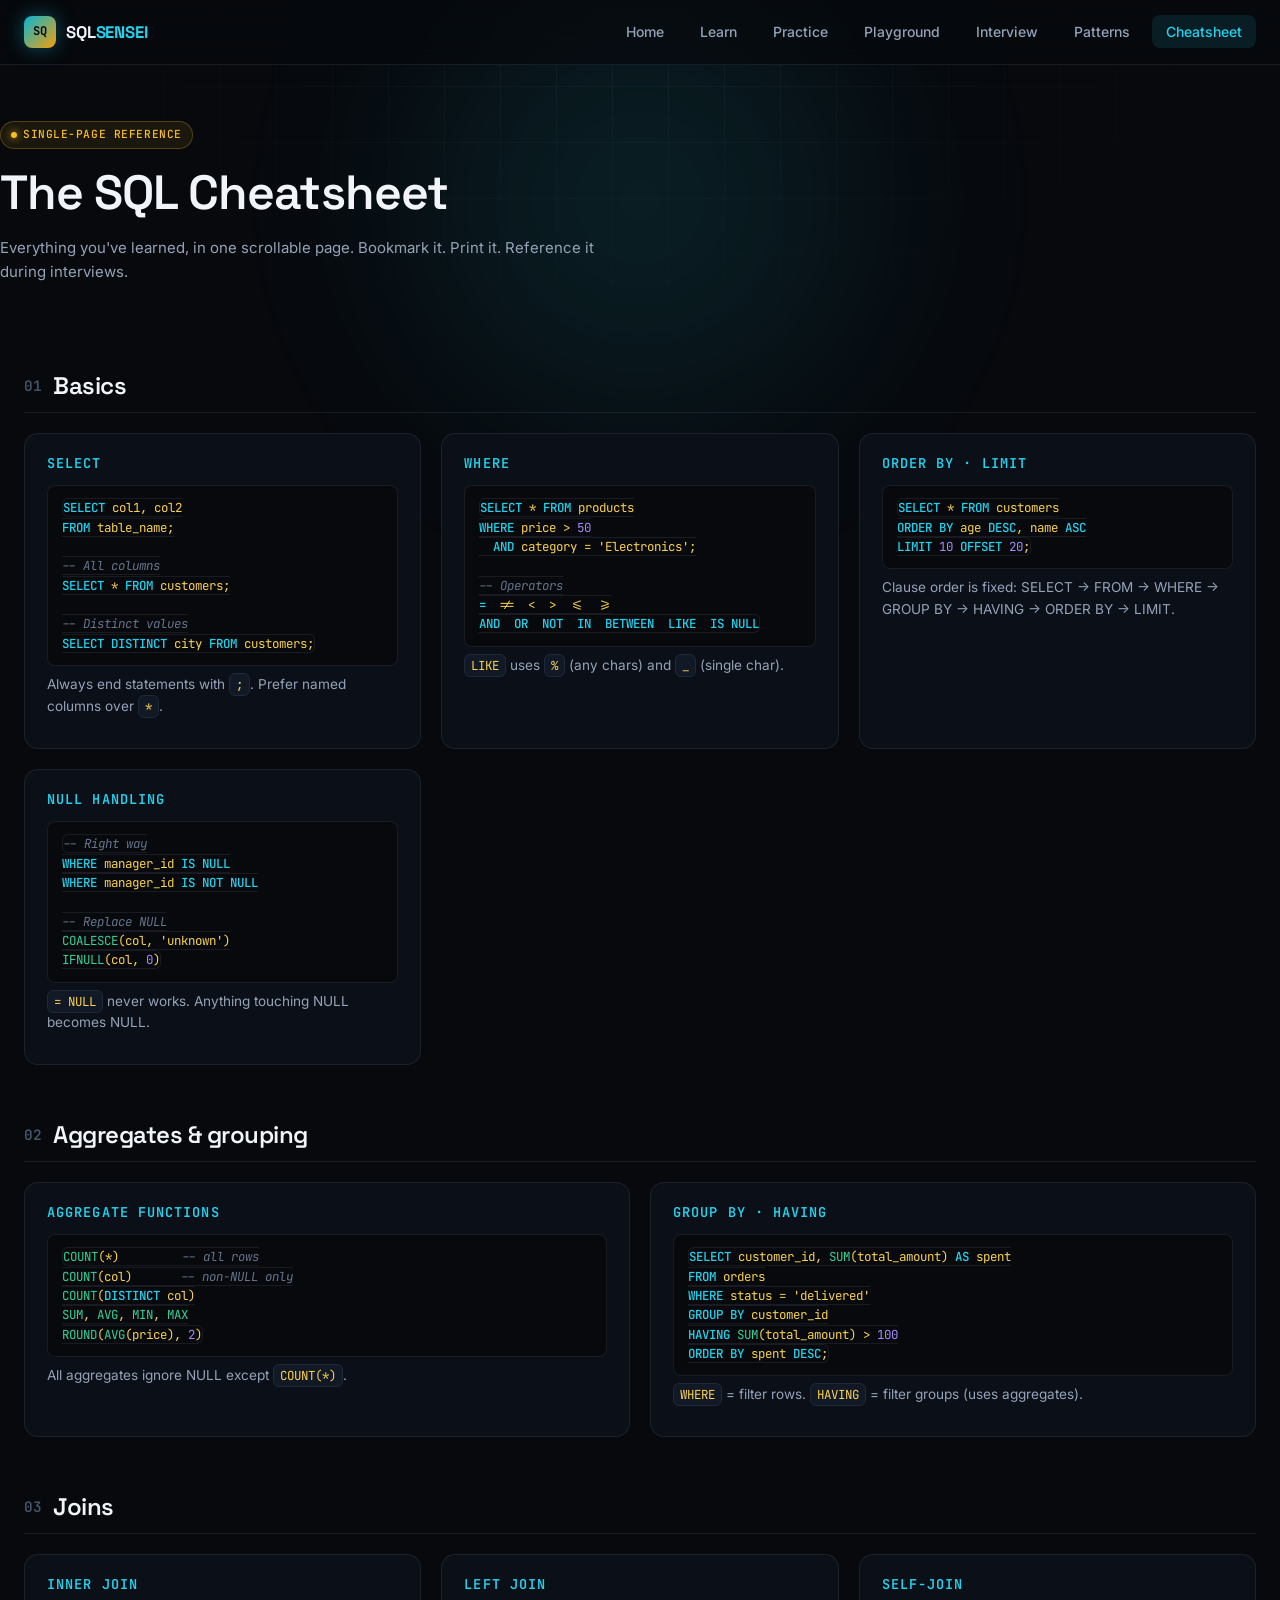
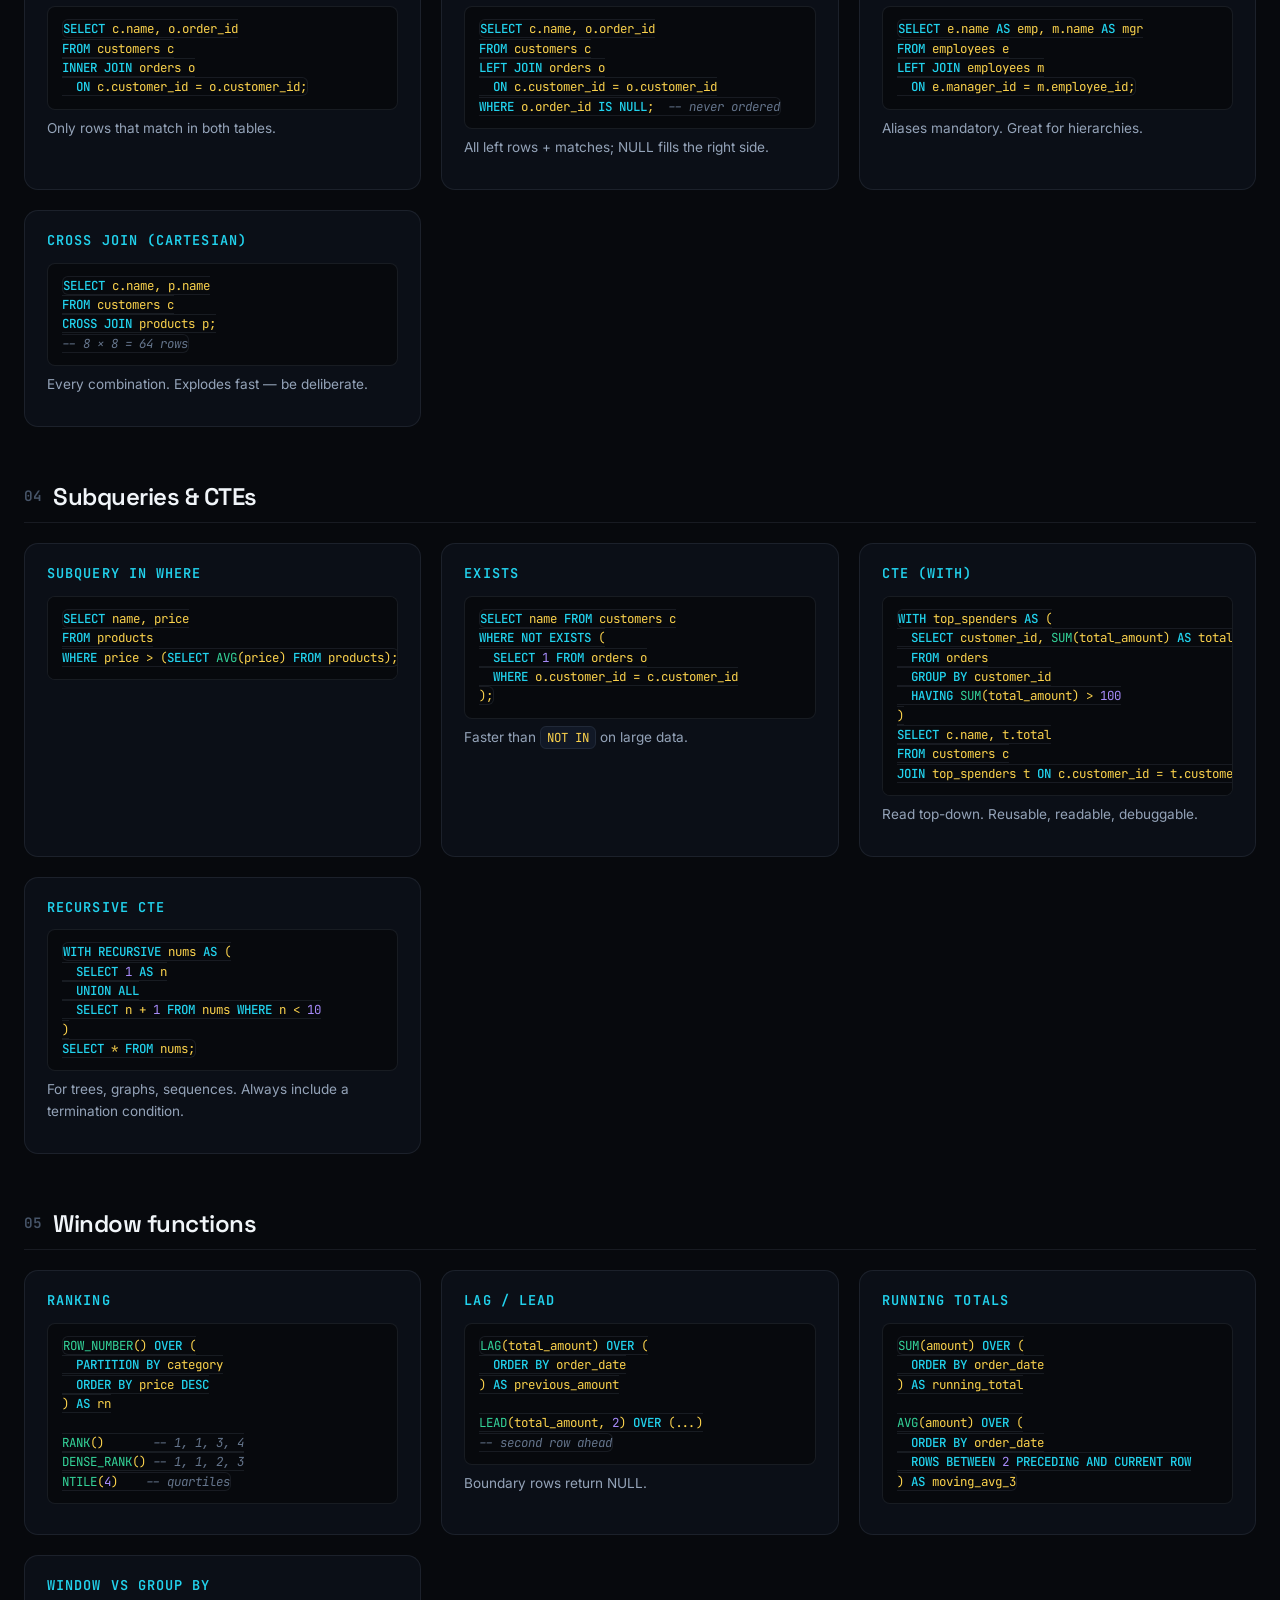
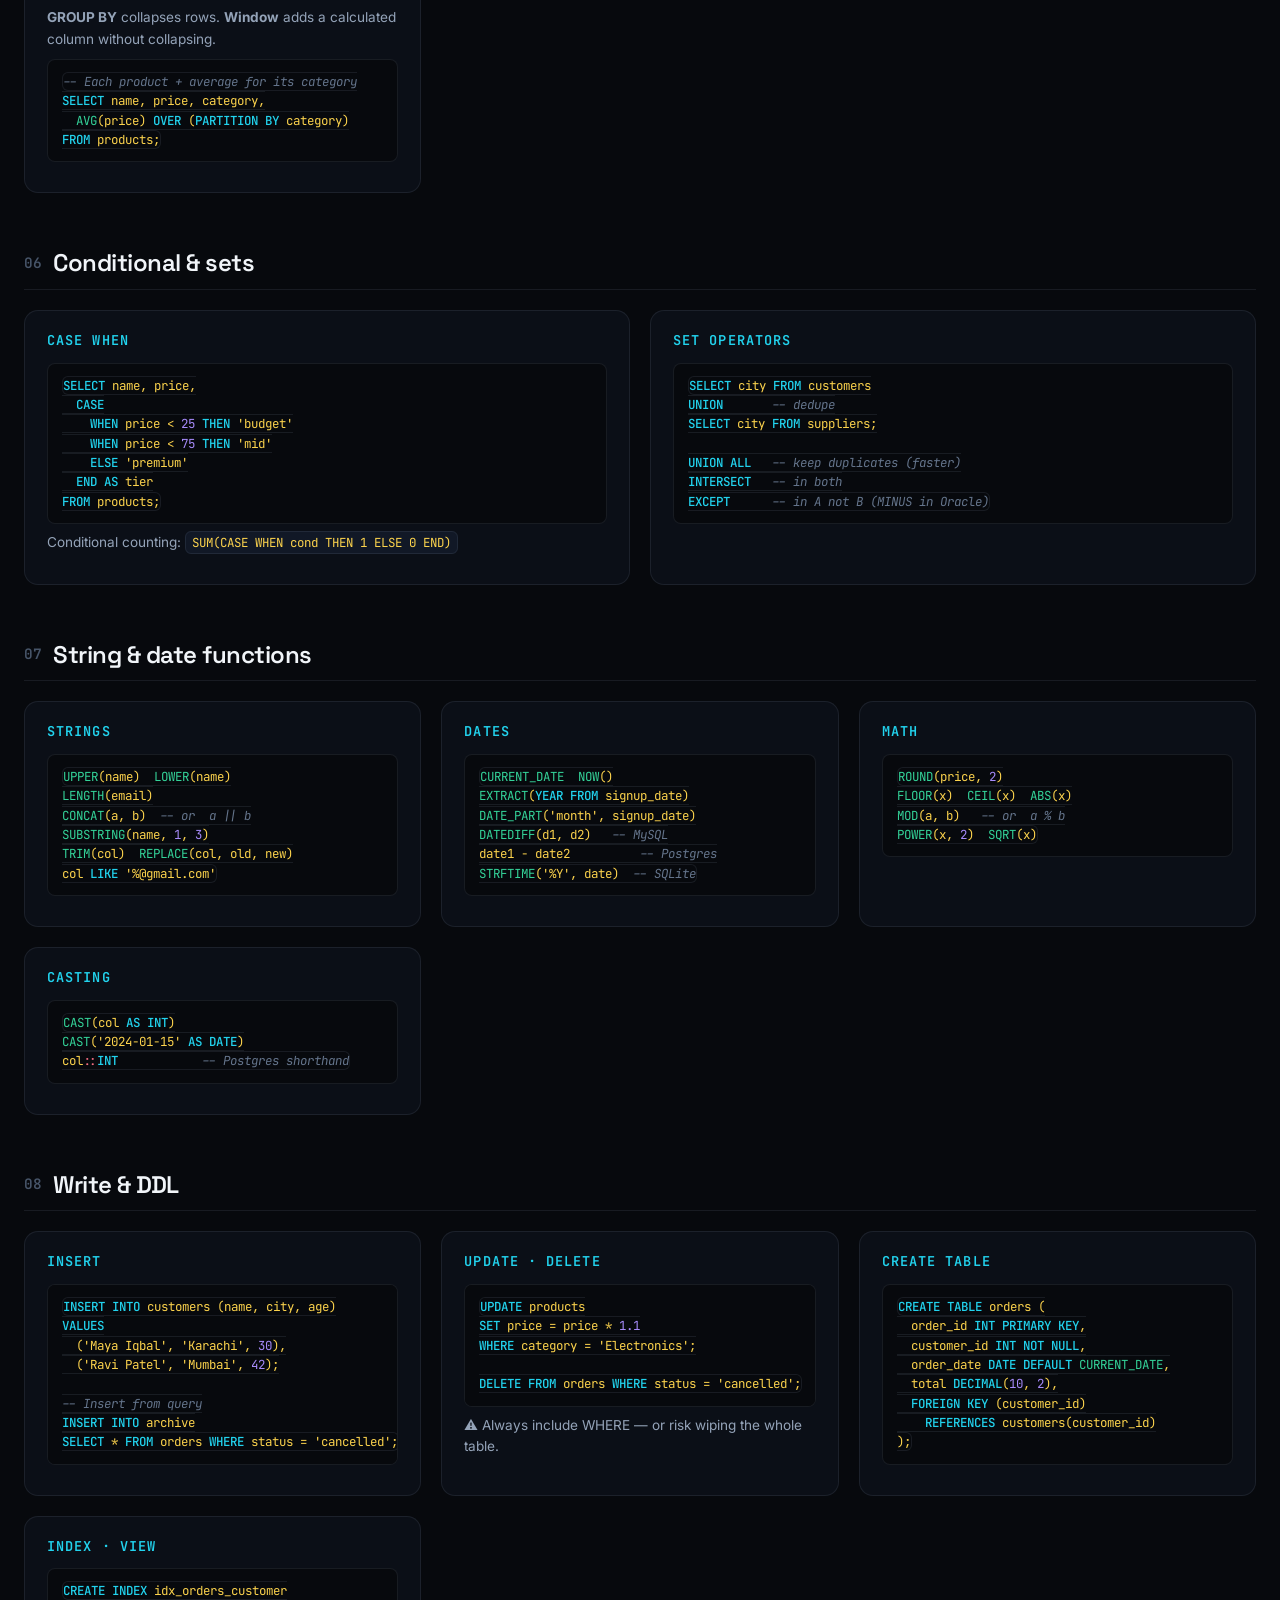
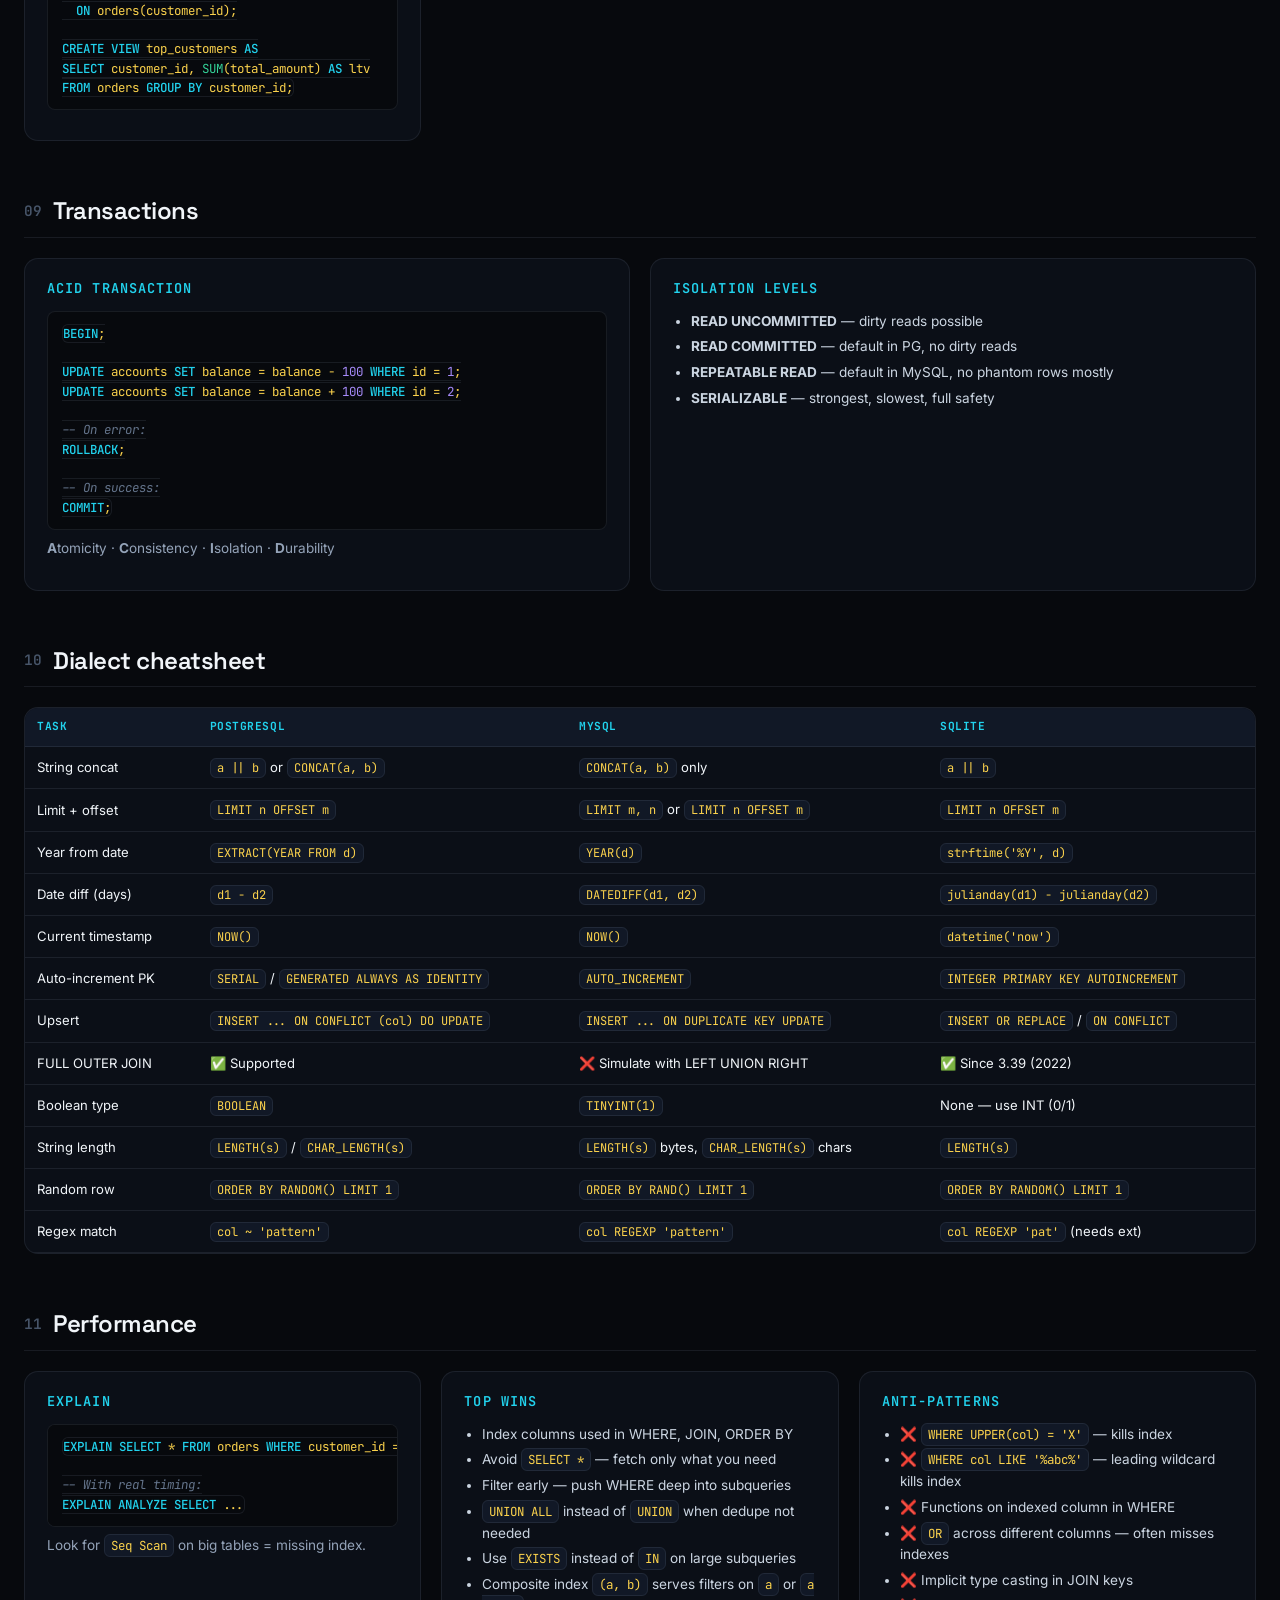
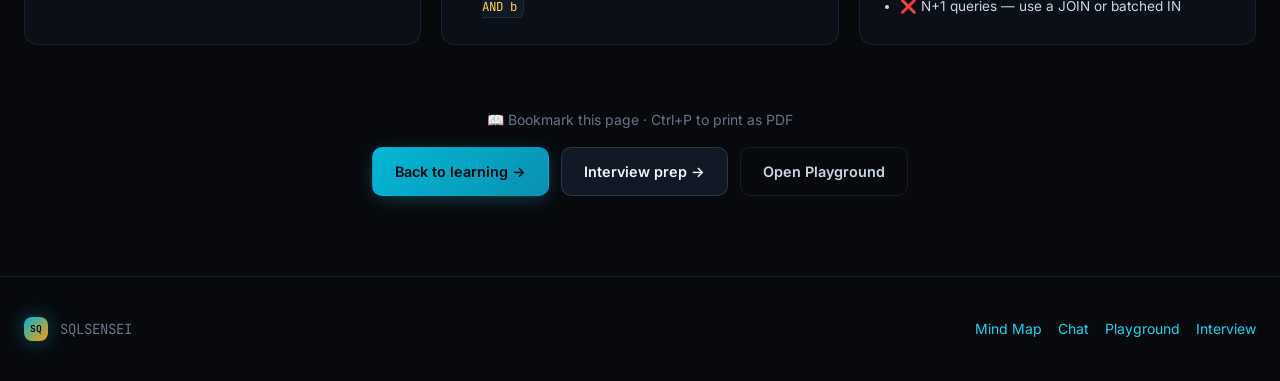
==== commit 6ead67af: "Add Practice page: 80 real-world questions across 8 topics, StrataScratch-style editor" ====
--- a/cheatsheet.html
+++ b/cheatsheet.html
@@ -38,6 +38,7 @@
       <ul class="nav-links">
         <li><a href="index.html">Home</a></li>
         <li><a href="mindmap.html">Learn</a></li>
+        <li><a href="practice.html">Practice</a></li>
         <li><a href="playground.html">Playground</a></li>
         <li><a href="interview.html">Interview</a></li>
         <li><a href="patterns.html">Patterns</a></li>
--- a/assets/css/components.css
+++ b/assets/css/components.css
@@ -593,6 +593,229 @@
   margin-bottom: 8px;
 }
 
+/* ============================================
+   INLINE SQL EDITOR (inside exercises)
+   ============================================ */
+.ex-editor-wrap {
+  background: var(--bg-0);
+  border: 1px solid var(--line-strong);
+  border-radius: 10px;
+  margin: 14px 0 12px;
+  overflow: hidden;
+  transition: border-color 0.2s var(--ease);
+}
+
+.ex-editor-wrap:focus-within {
+  border-color: var(--cyan-400);
+  box-shadow: 0 0 0 3px rgba(34, 211, 238, 0.1);
+}
+
+.ex-editor {
+  width: 100%;
+  background: transparent;
+  border: none;
+  padding: 14px 16px;
+  font-family: var(--font-mono);
+  font-size: 0.875rem;
+  line-height: 1.6;
+  color: var(--ink-100);
+  resize: vertical;
+  min-height: 80px;
+  outline: none;
+}
+
+.ex-editor:focus { box-shadow: none; }
+
+.ex-toolbar {
+  display: flex;
+  justify-content: space-between;
+  align-items: center;
+  padding: 8px 12px;
+  background: var(--bg-2);
+  border-top: 1px solid var(--line);
+  font-family: var(--font-mono);
+  font-size: 0.7rem;
+  color: var(--ink-400);
+}
+
+.ex-toolbar-hint {
+  display: flex;
+  align-items: center;
+  gap: 6px;
+}
+
+.ex-toolbar-hint kbd {
+  background: var(--bg-3);
+  border: 1px solid var(--line-strong);
+  padding: 1px 5px;
+  border-radius: 3px;
+  font-size: 0.65rem;
+  color: var(--ink-200);
+}
+
+.ex-toolbar-actions {
+  display: flex;
+  gap: 6px;
+}
+
+.ex-btn {
+  padding: 5px 12px;
+  border-radius: 6px;
+  border: 1px solid var(--line-strong);
+  background: var(--bg-1);
+  color: var(--ink-200);
+  font-family: var(--font-mono);
+  font-size: 0.7rem;
+  font-weight: 600;
+  cursor: pointer;
+  text-transform: uppercase;
+  letter-spacing: 0.05em;
+  transition: all 0.15s var(--ease);
+}
+
+.ex-btn:hover { background: var(--bg-3); color: var(--ink-100); }
+
+.ex-btn-run {
+  background: linear-gradient(135deg, var(--cyan-500), var(--cyan-600));
+  color: var(--bg-0);
+  border-color: var(--cyan-500);
+}
+
+.ex-btn-run:hover {
+  background: linear-gradient(135deg, var(--cyan-400), var(--cyan-500));
+  color: var(--bg-0);
+  transform: translateY(-1px);
+}
+
+/* Inline result */
+.ex-result {
+  margin-top: 10px;
+  padding: 12px 14px;
+  background: var(--bg-1);
+  border: 1px solid var(--line);
+  border-radius: 10px;
+  display: none;
+}
+
+.ex-result.has-result { display: block; }
+
+.ex-result-header {
+  display: flex;
+  align-items: center;
+  justify-content: space-between;
+  margin-bottom: 8px;
+  font-family: var(--font-mono);
+  font-size: 0.75rem;
+}
+
+.ex-result-status {
+  display: flex;
+  align-items: center;
+  gap: 8px;
+  font-weight: 600;
+  text-transform: uppercase;
+  letter-spacing: 0.05em;
+}
+
+.ex-result-status.success { color: var(--emerald-400); }
+.ex-result-status.error { color: var(--rose-400); }
+.ex-result-status.correct { color: var(--emerald-400); font-size: 0.85rem; }
+.ex-result-status.incorrect { color: var(--amber-400); font-size: 0.85rem; }
+
+.ex-result-meta {
+  font-family: var(--font-mono);
+  color: var(--ink-400);
+  font-size: 0.7rem;
+}
+
+.ex-result-table {
+  max-height: 280px;
+  overflow: auto;
+  border-radius: 8px;
+  border: 1px solid var(--line);
+}
+
+.ex-result-table table {
+  width: 100%;
+  border-collapse: collapse;
+  font-family: var(--font-mono);
+  font-size: 0.78rem;
+  background: var(--bg-0);
+}
+
+.ex-result-table th, .ex-result-table td {
+  padding: 6px 12px;
+  text-align: left;
+  border-bottom: 1px solid var(--line);
+  white-space: nowrap;
+}
+
+.ex-result-table th {
+  background: var(--bg-2);
+  color: var(--cyan-400);
+  font-size: 0.7rem;
+  text-transform: uppercase;
+  letter-spacing: 0.05em;
+  position: sticky;
+  top: 0;
+}
+
+.ex-result-error {
+  padding: 10px 14px;
+  background: rgba(251, 113, 133, 0.08);
+  border: 1px solid rgba(251, 113, 133, 0.25);
+  border-radius: 8px;
+  color: var(--rose-400);
+  font-family: var(--font-mono);
+  font-size: 0.78rem;
+  white-space: pre-wrap;
+}
+
+.ex-loading {
+  display: inline-block;
+  width: 12px;
+  height: 12px;
+  border: 2px solid var(--ink-500);
+  border-top-color: var(--cyan-400);
+  border-radius: 50%;
+  animation: spin 0.6s linear infinite;
+}
+
+@keyframes spin {
+  to { transform: rotate(360deg); }
+}
+
+/* Pass banner */
+.ex-pass-banner {
+  display: flex;
+  align-items: center;
+  gap: 10px;
+  padding: 10px 14px;
+  background: rgba(52, 211, 153, 0.08);
+  border: 1px solid rgba(52, 211, 153, 0.3);
+  border-left: 4px solid var(--emerald-400);
+  border-radius: 8px;
+  color: var(--emerald-400);
+  font-weight: 600;
+  font-size: 0.875rem;
+  margin-top: 10px;
+}
+
+.ex-fail-hint {
+  display: flex;
+  align-items: flex-start;
+  gap: 10px;
+  padding: 10px 14px;
+  background: rgba(251, 191, 36, 0.06);
+  border: 1px solid rgba(251, 191, 36, 0.25);
+  border-left: 4px solid var(--amber-400);
+  border-radius: 8px;
+  color: var(--amber-200, #fde68a);
+  font-size: 0.85rem;
+  margin-top: 10px;
+  line-height: 1.5;
+}
+
 /* Takeaways */
 .takeaways {
   background: var(--bg-1);
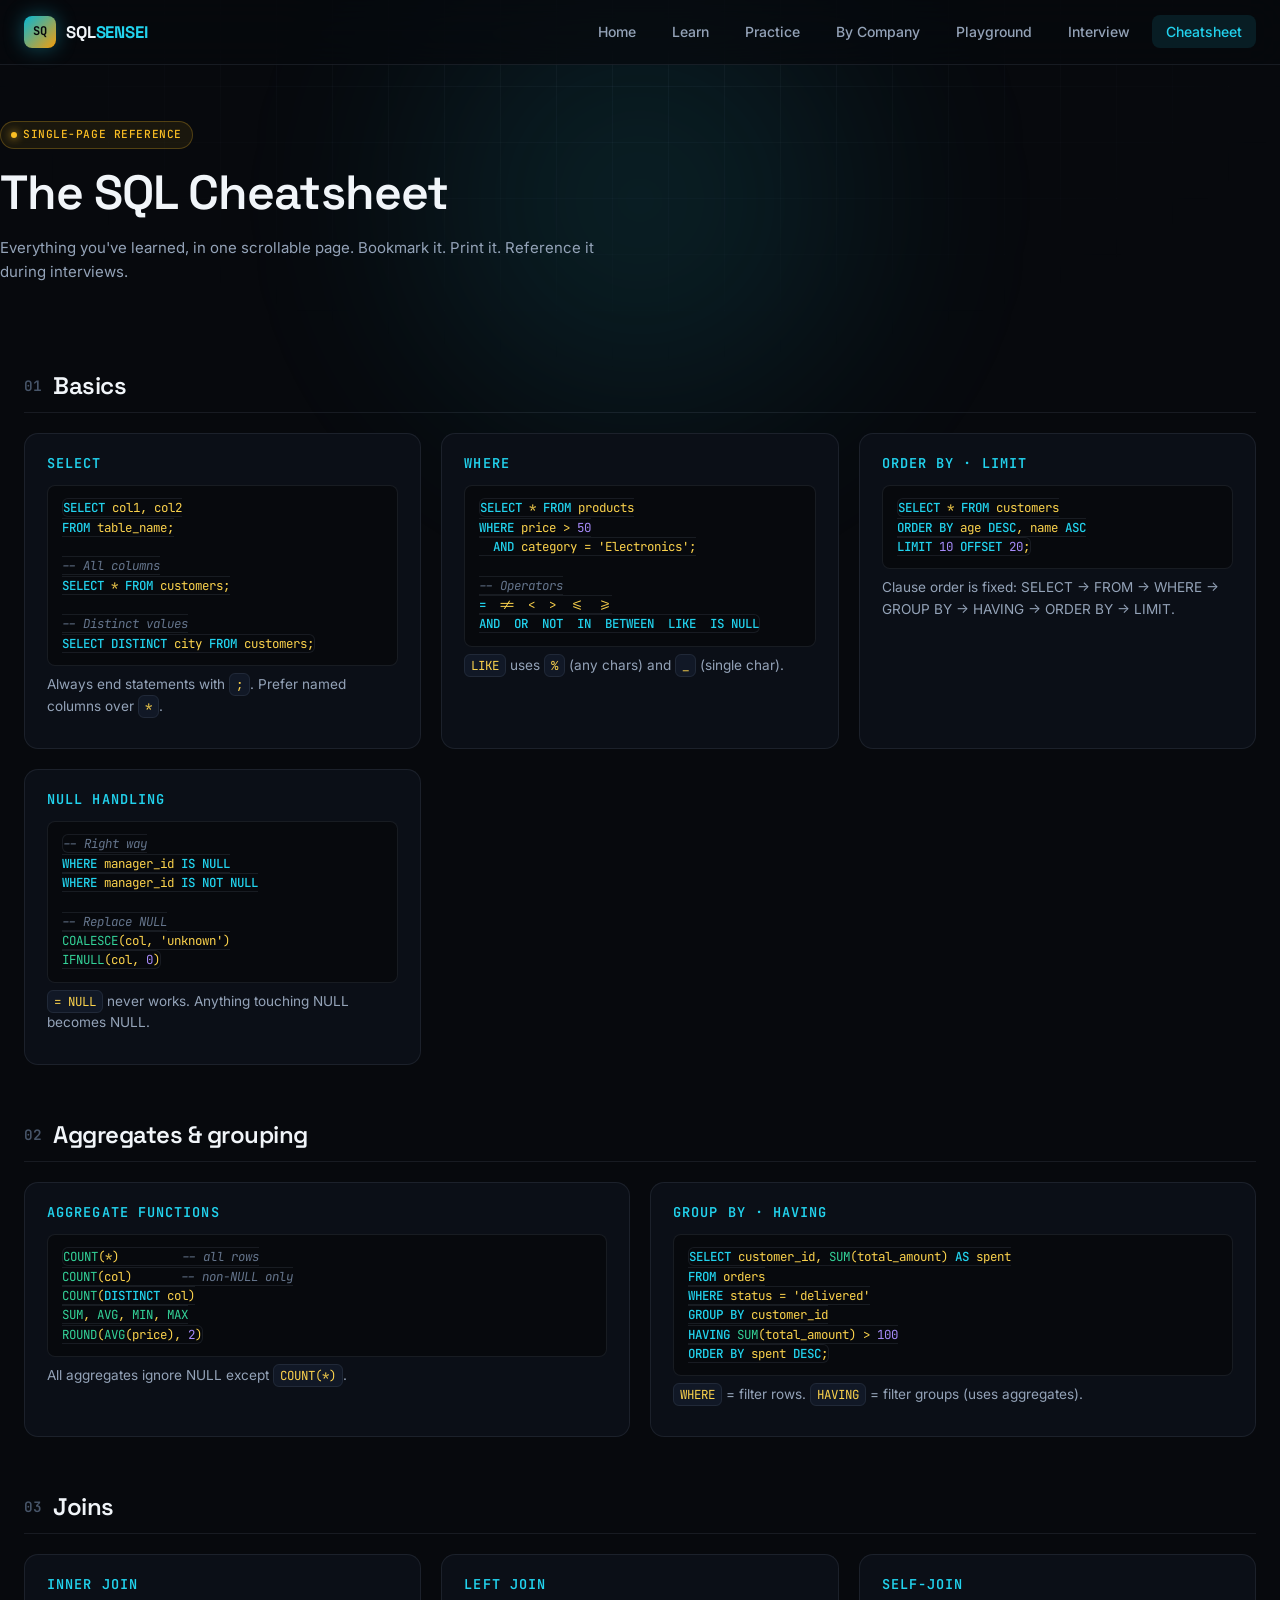
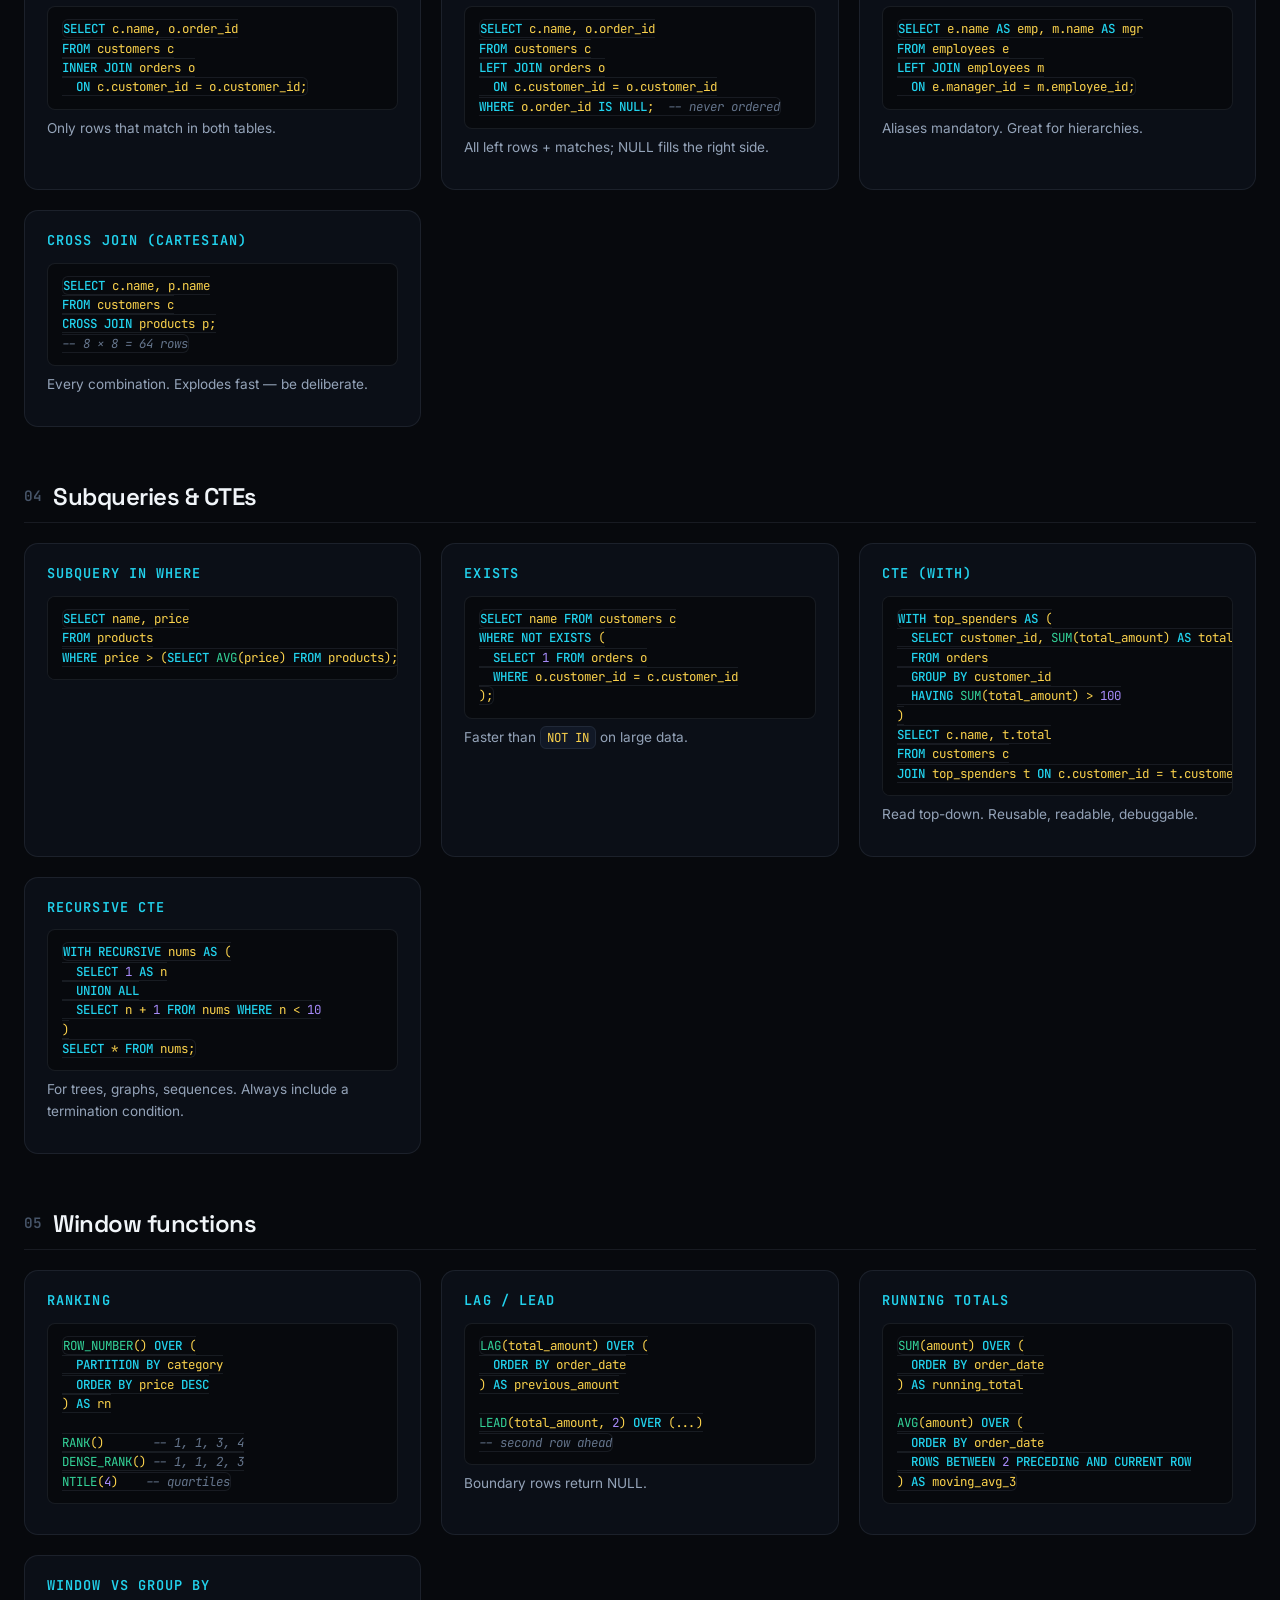
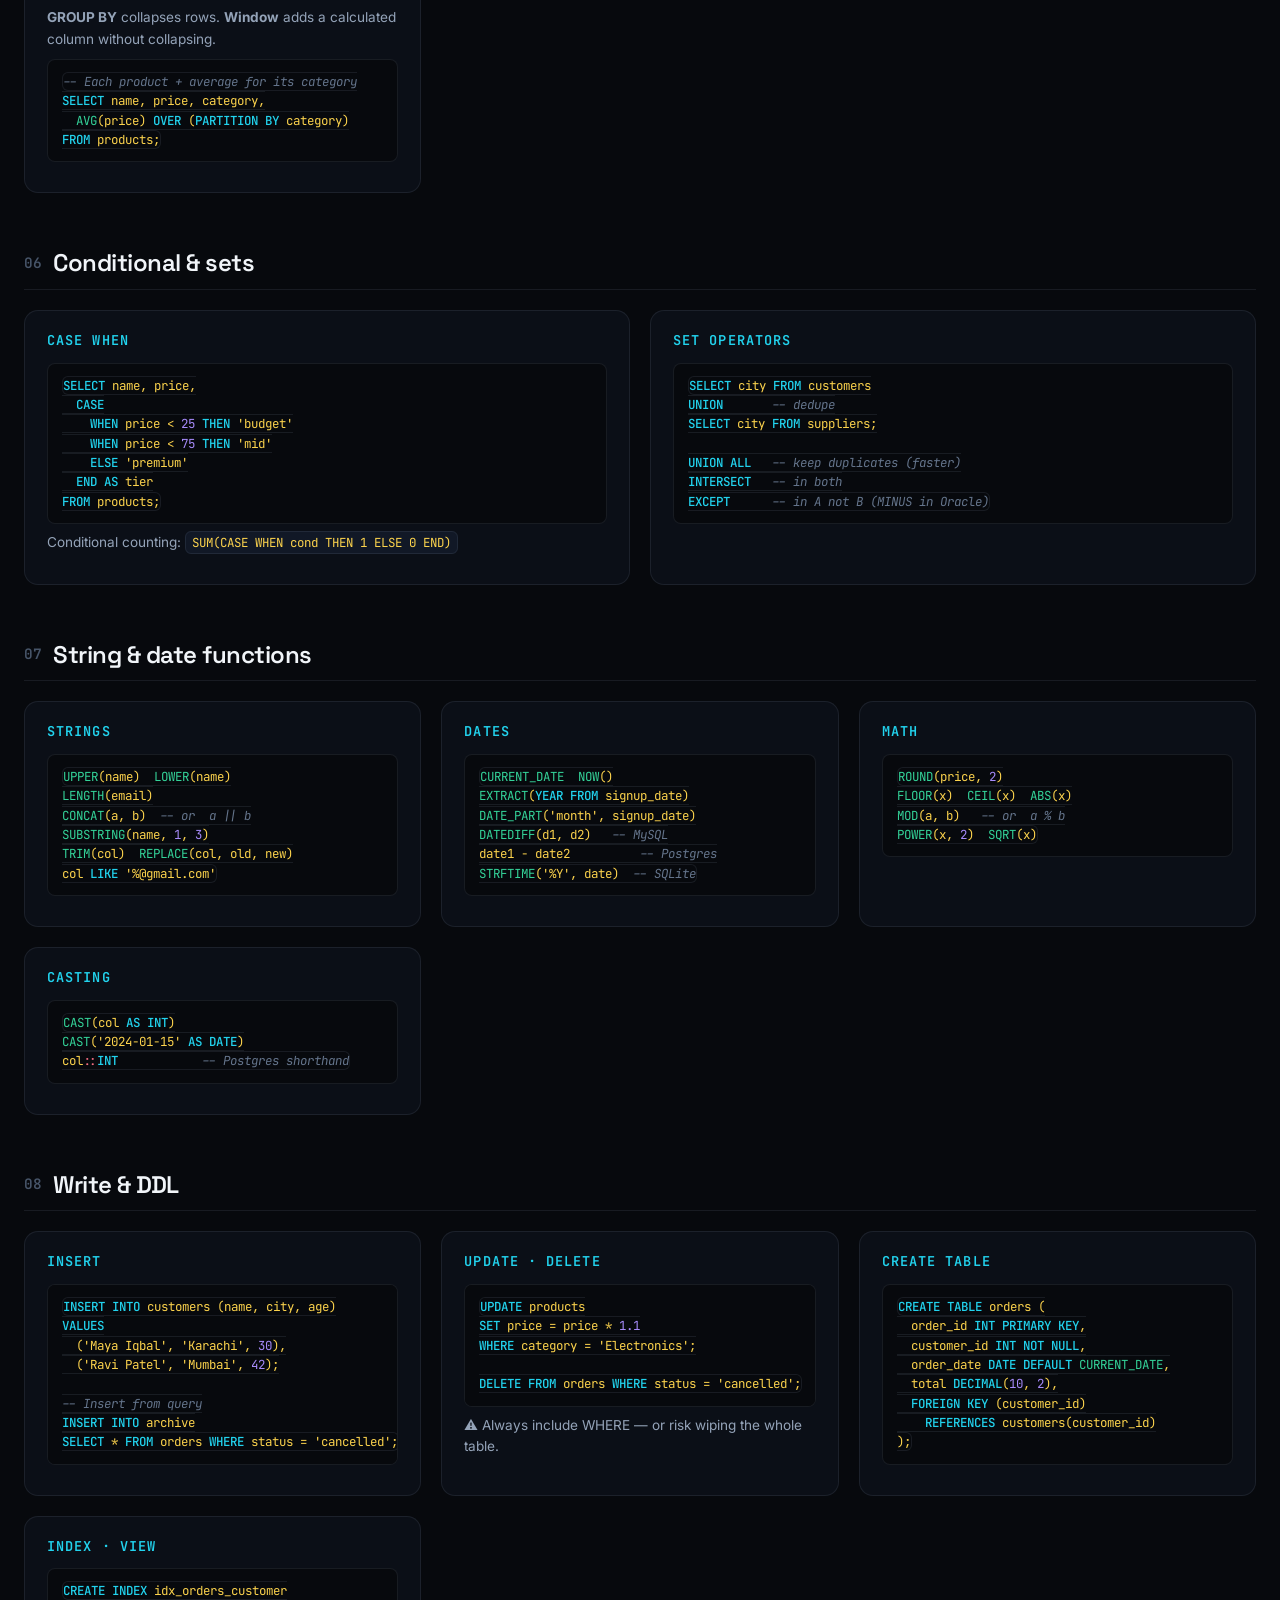
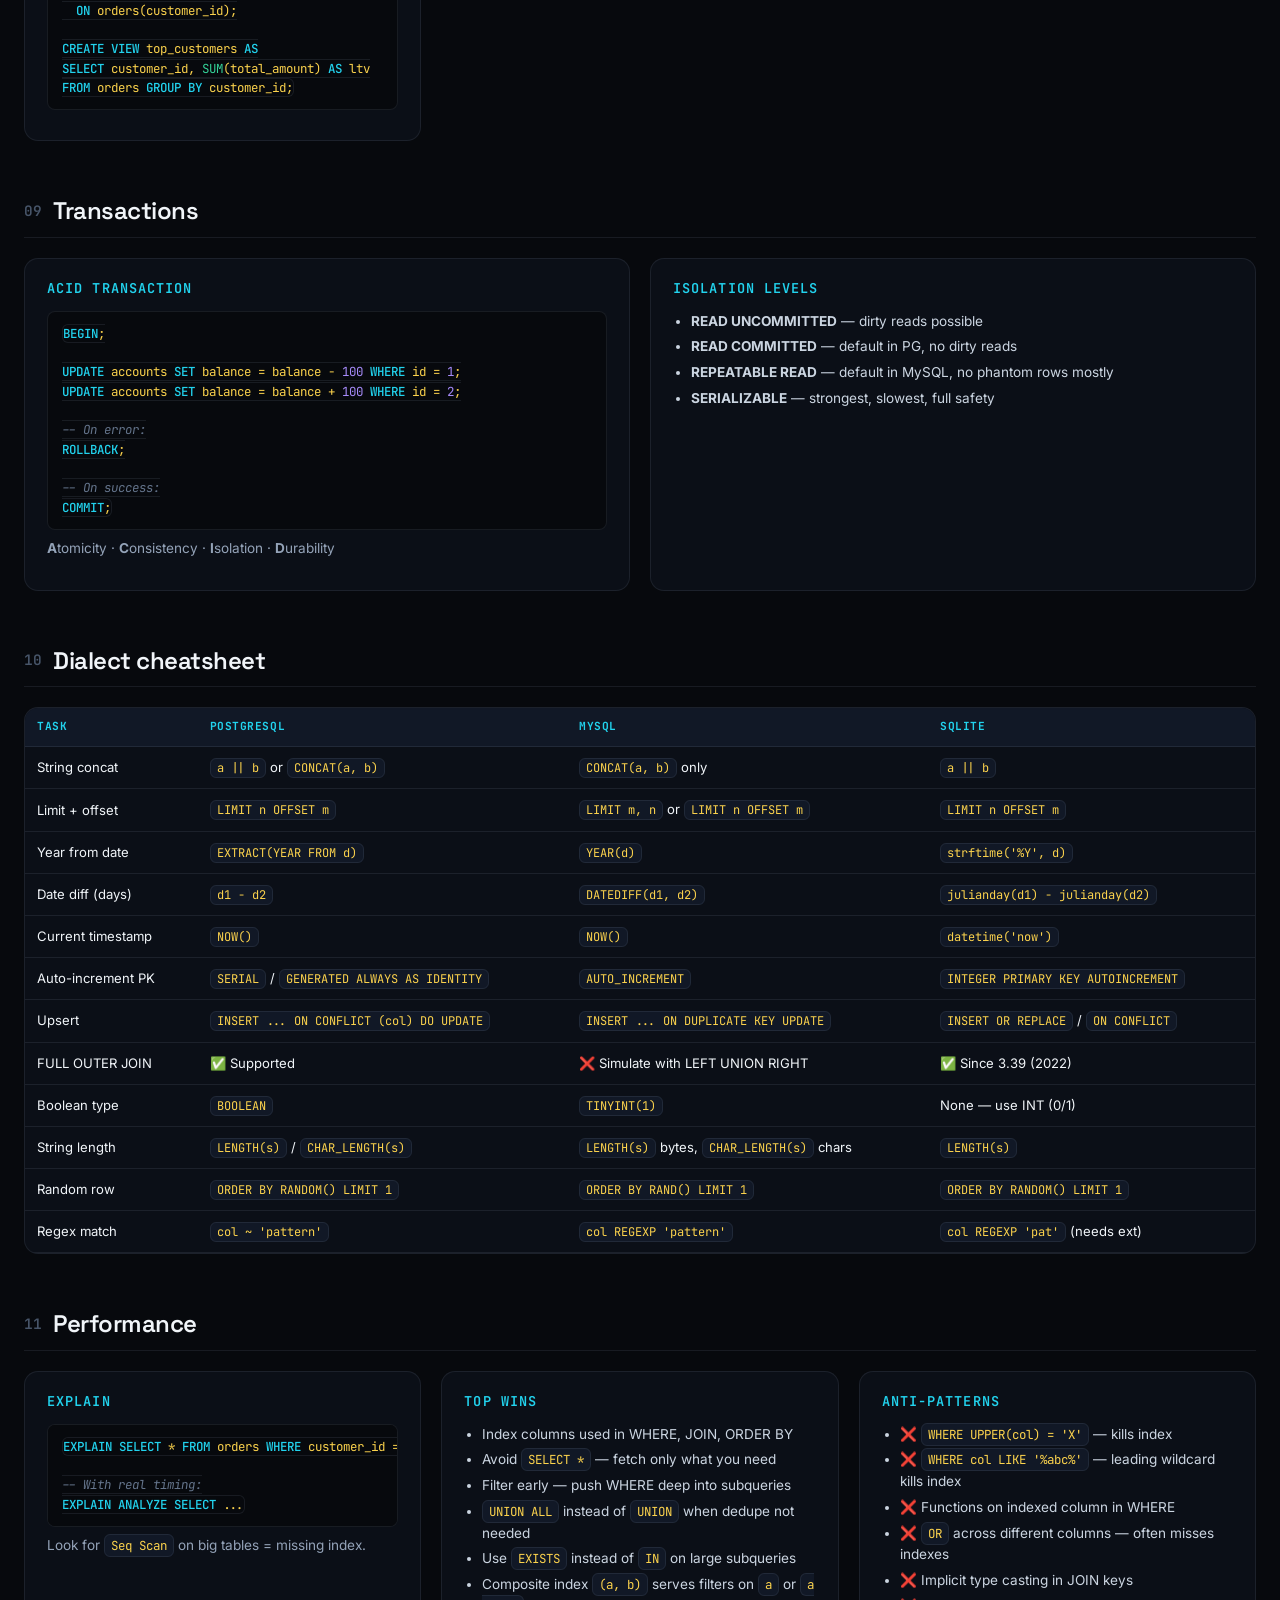
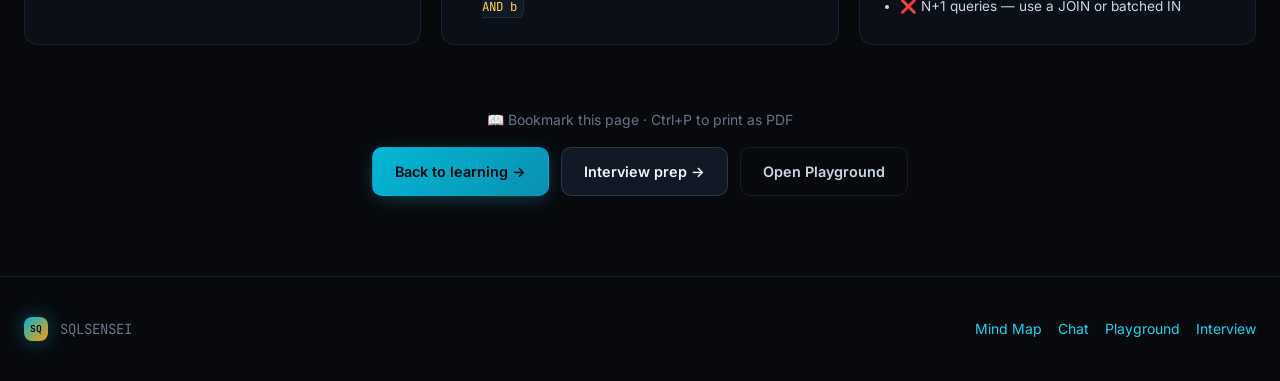
==== commit b6fdff2e: "Add Company Practice page: 125 real questions across 10 companies with dual-filter editor" ====
--- a/cheatsheet.html
+++ b/cheatsheet.html
@@ -39,9 +39,9 @@
         <li><a href="index.html">Home</a></li>
         <li><a href="mindmap.html">Learn</a></li>
         <li><a href="practice.html">Practice</a></li>
+        <li><a href="company-practice.html">By Company</a></li>
         <li><a href="playground.html">Playground</a></li>
         <li><a href="interview.html">Interview</a></li>
-        <li><a href="patterns.html">Patterns</a></li>
         <li><a href="cheatsheet.html" class="active">Cheatsheet</a></li>
       </ul>
     </div>
